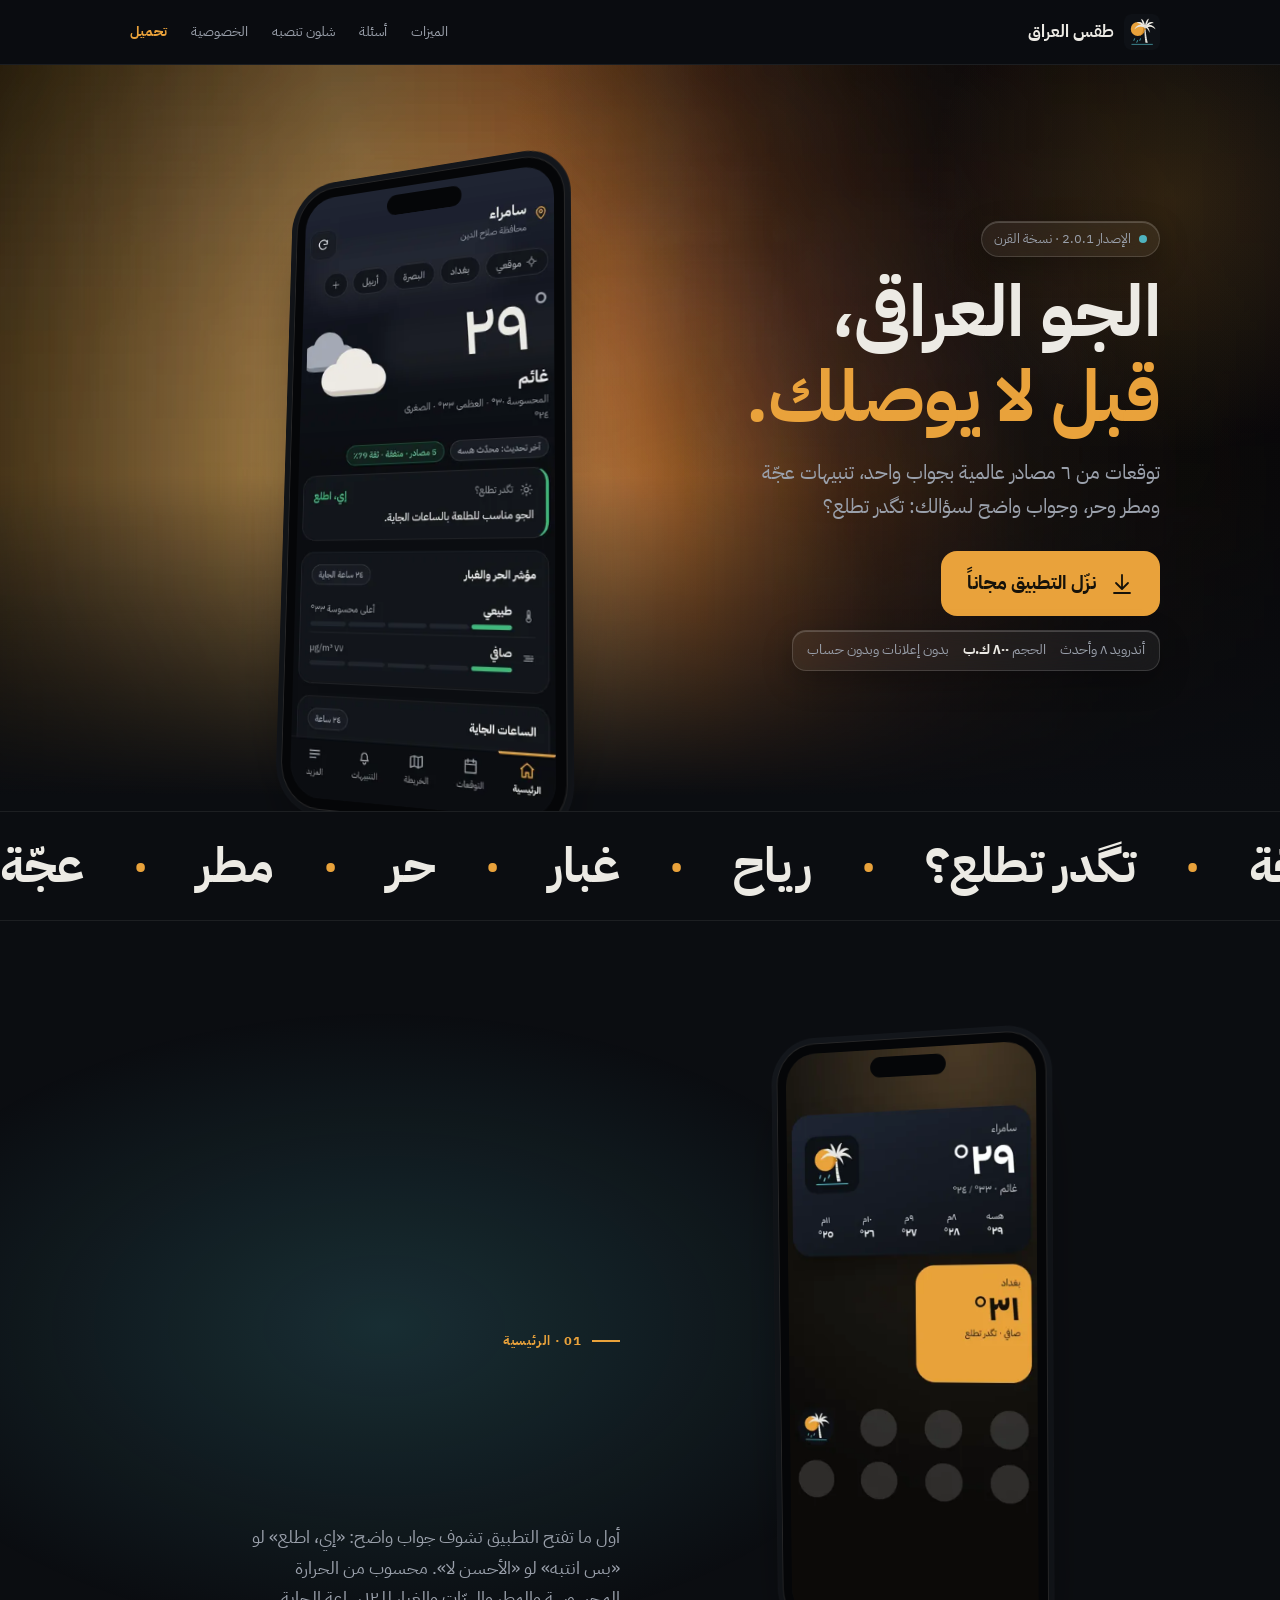
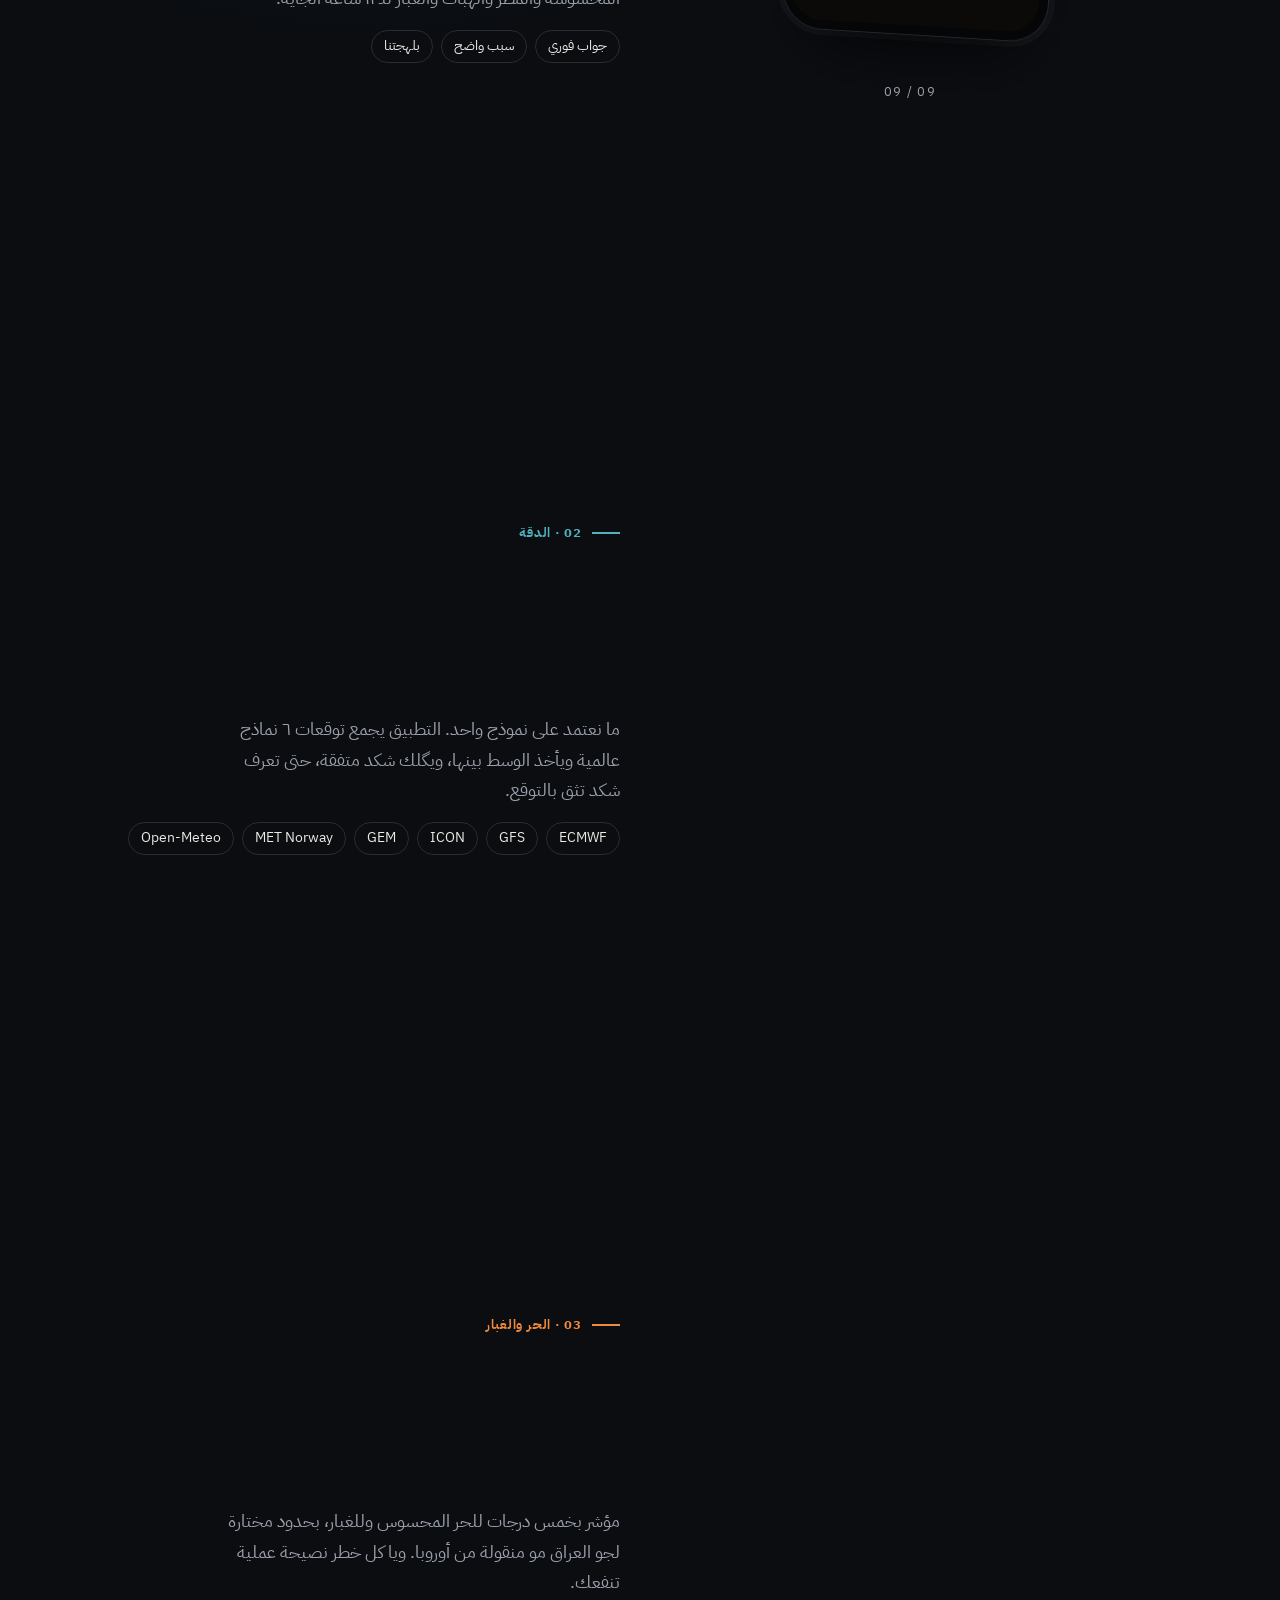
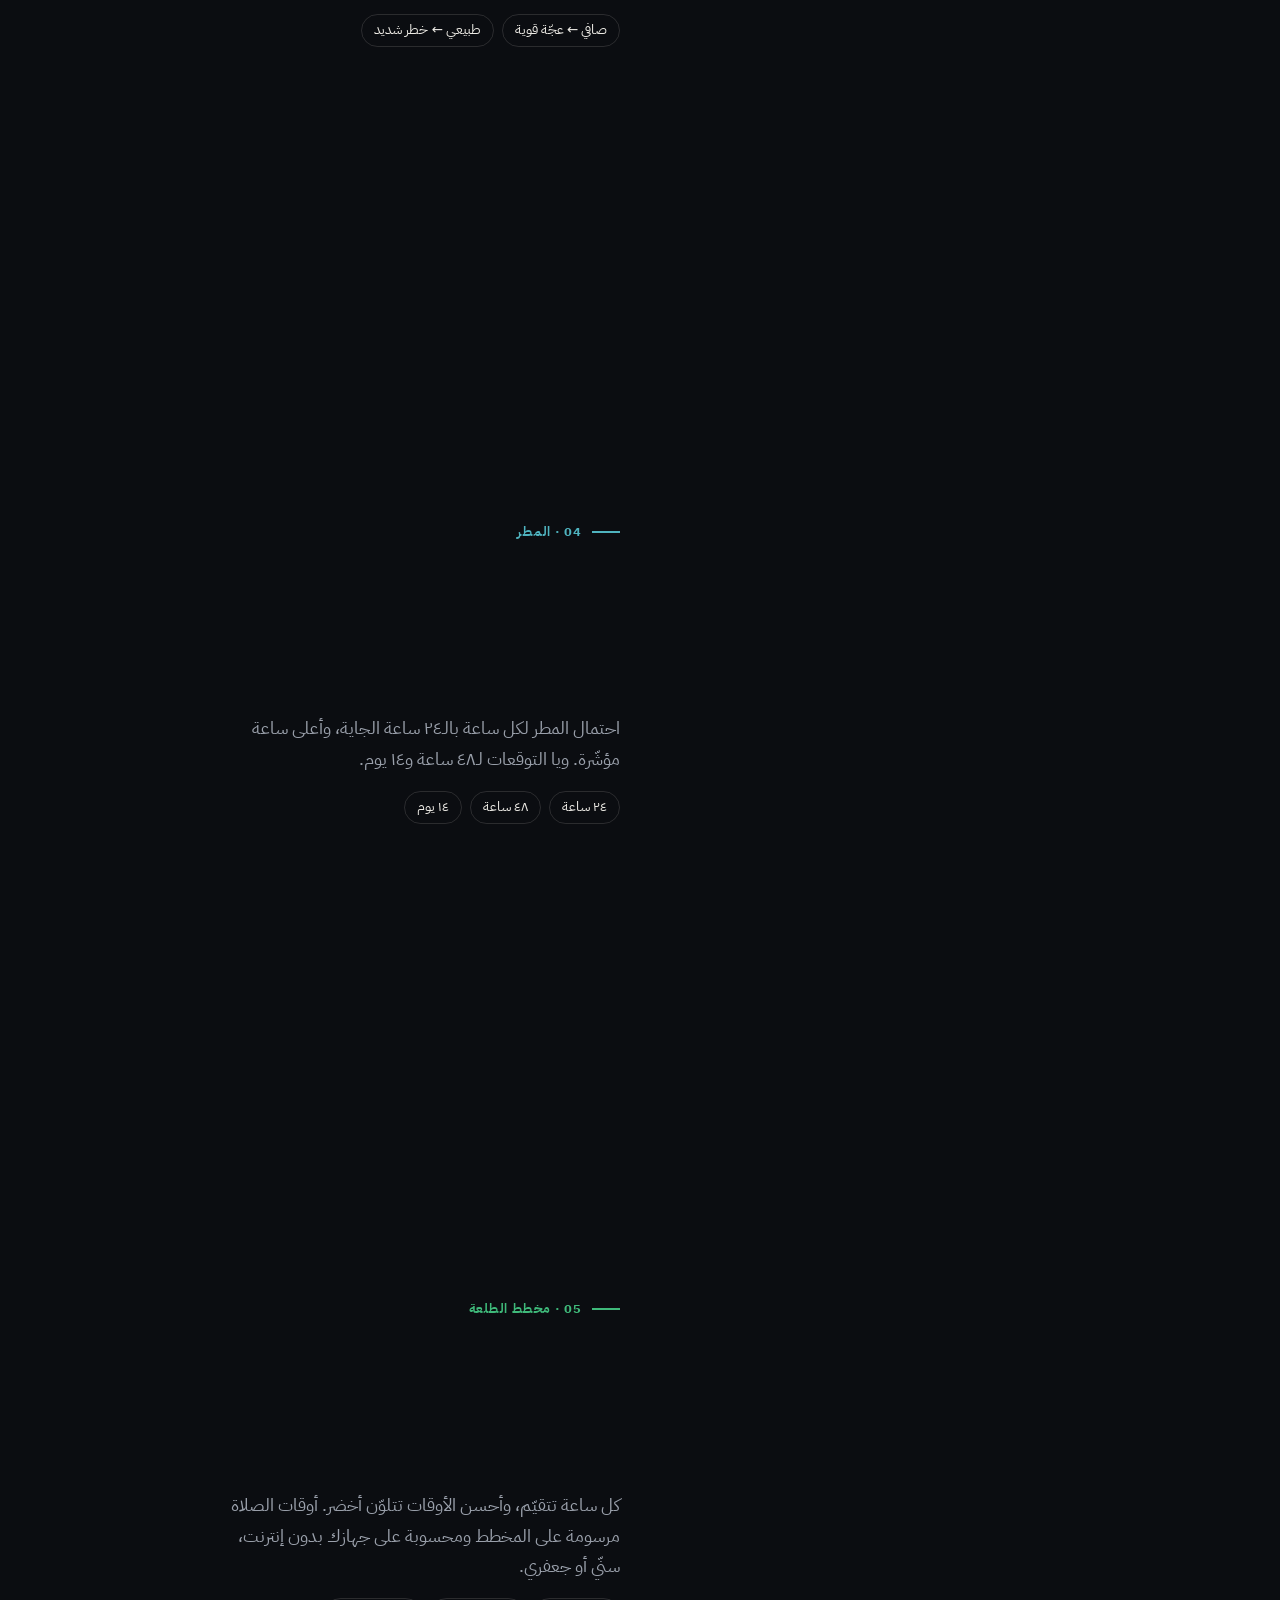
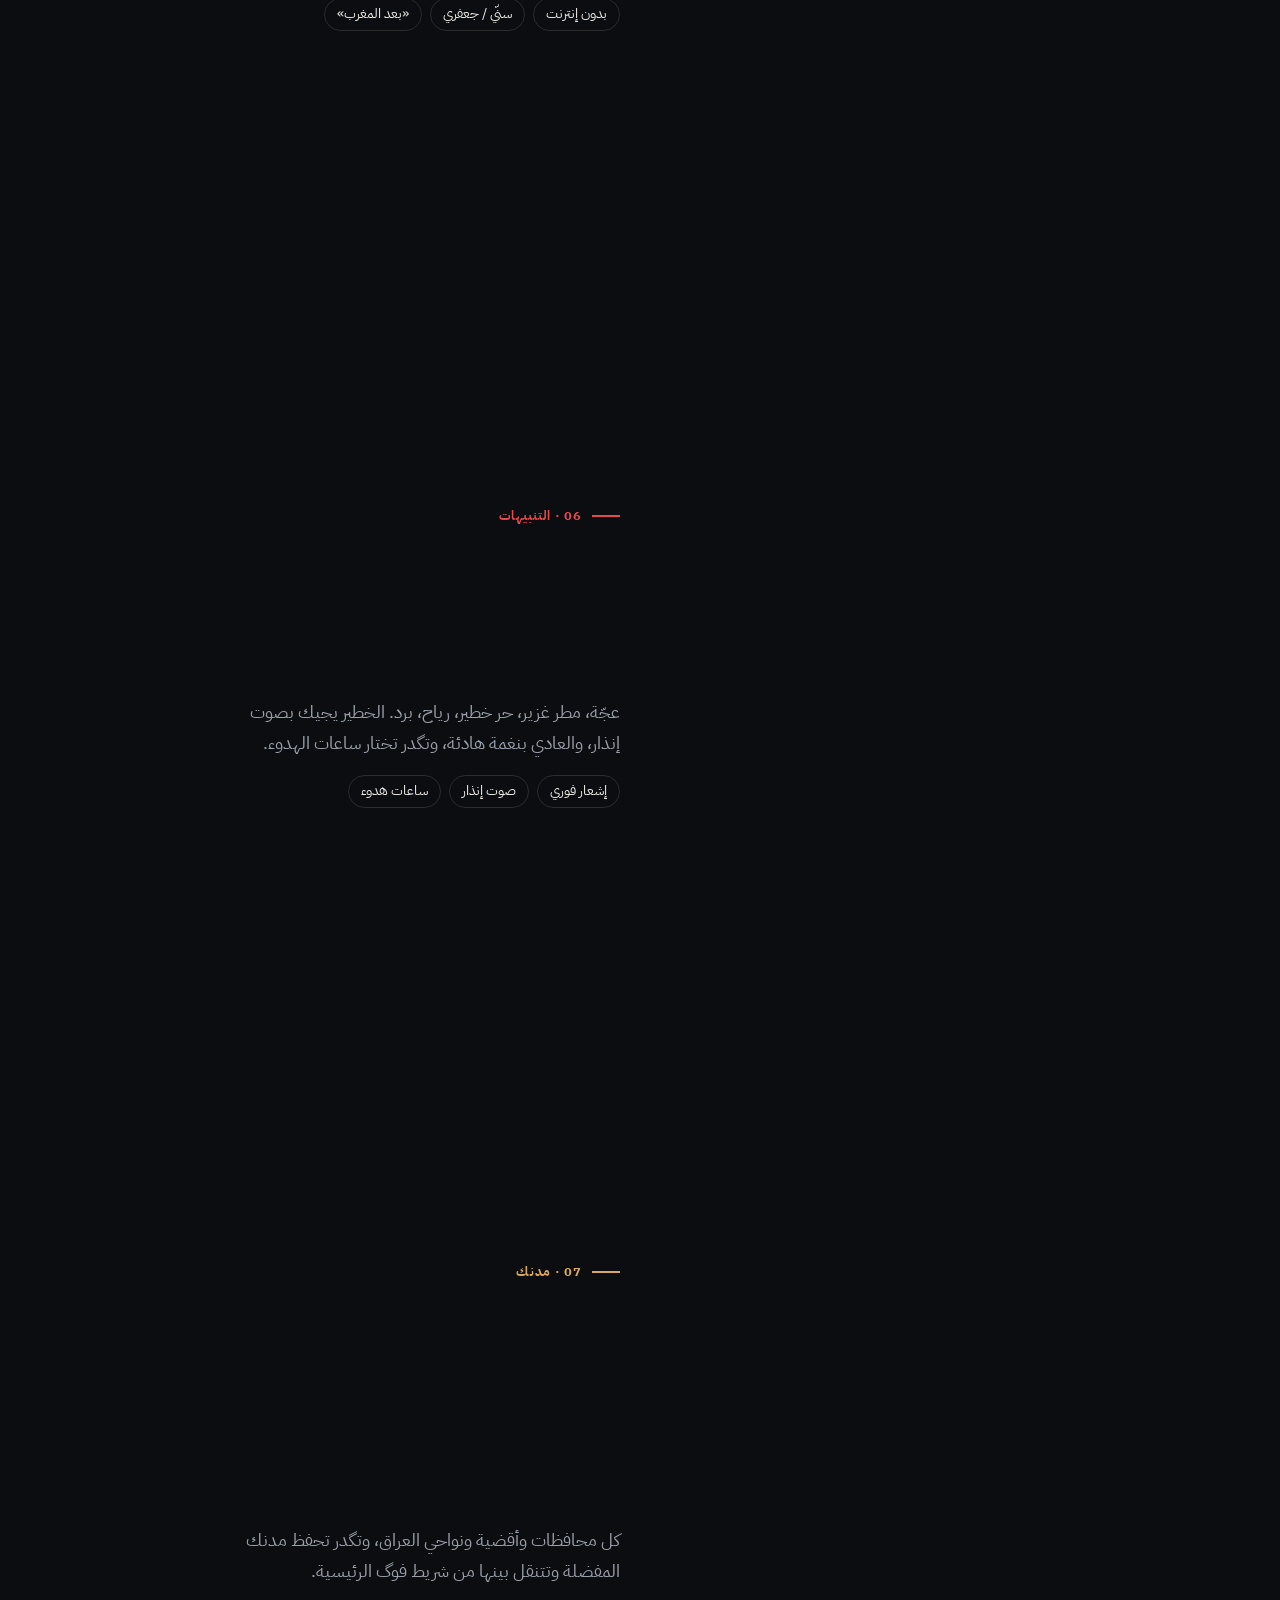
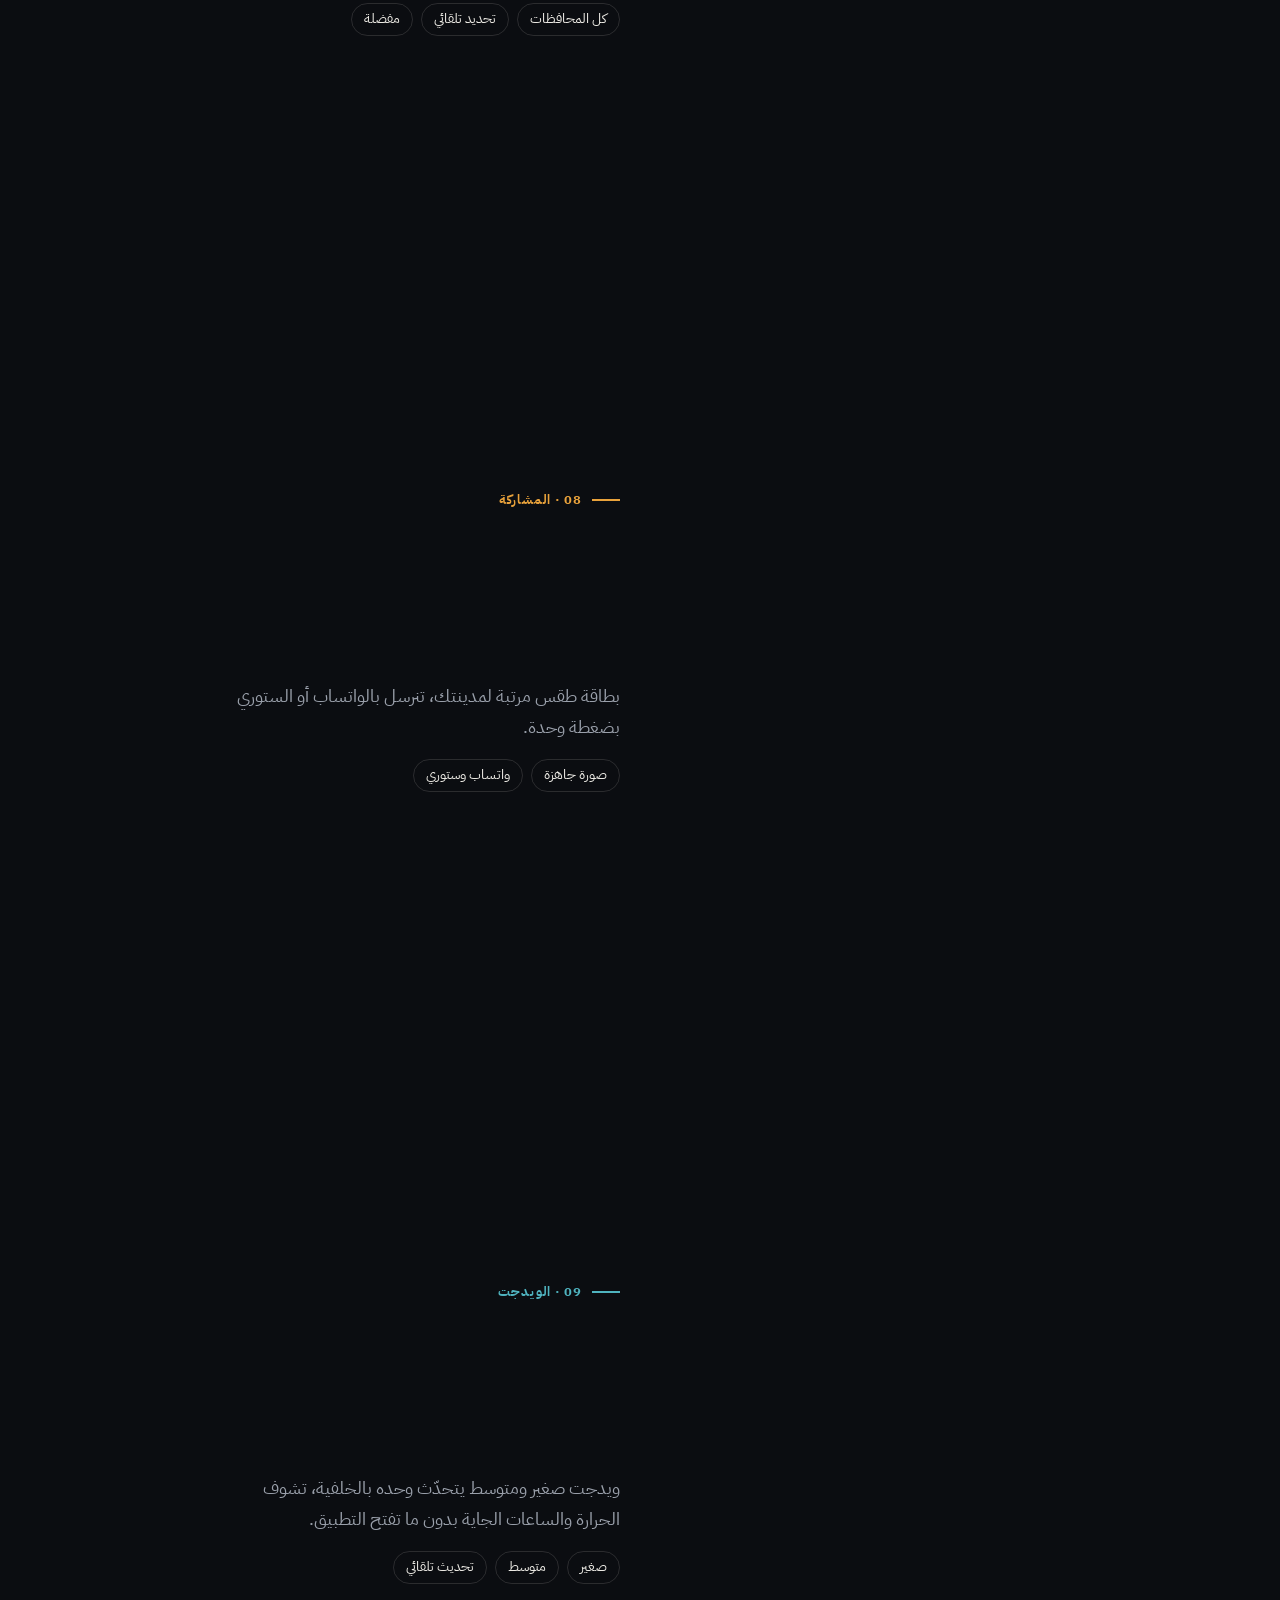
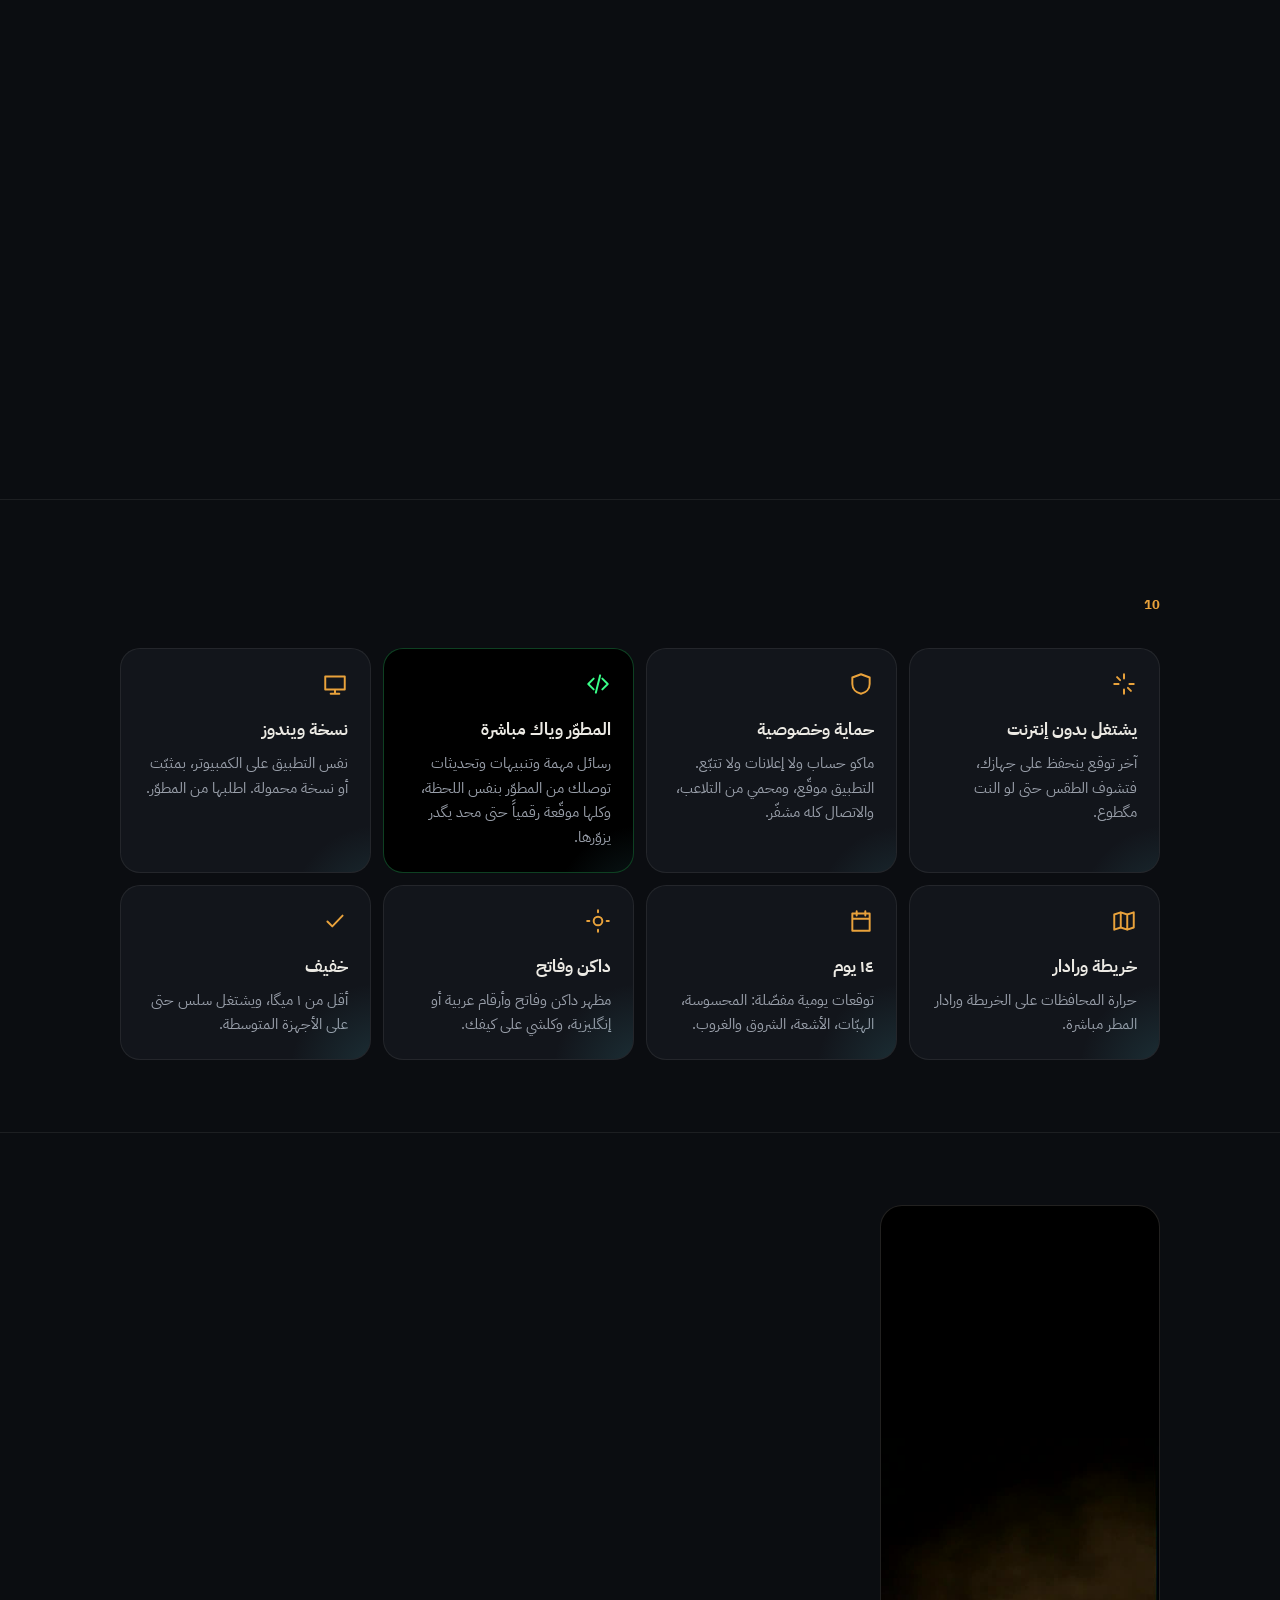
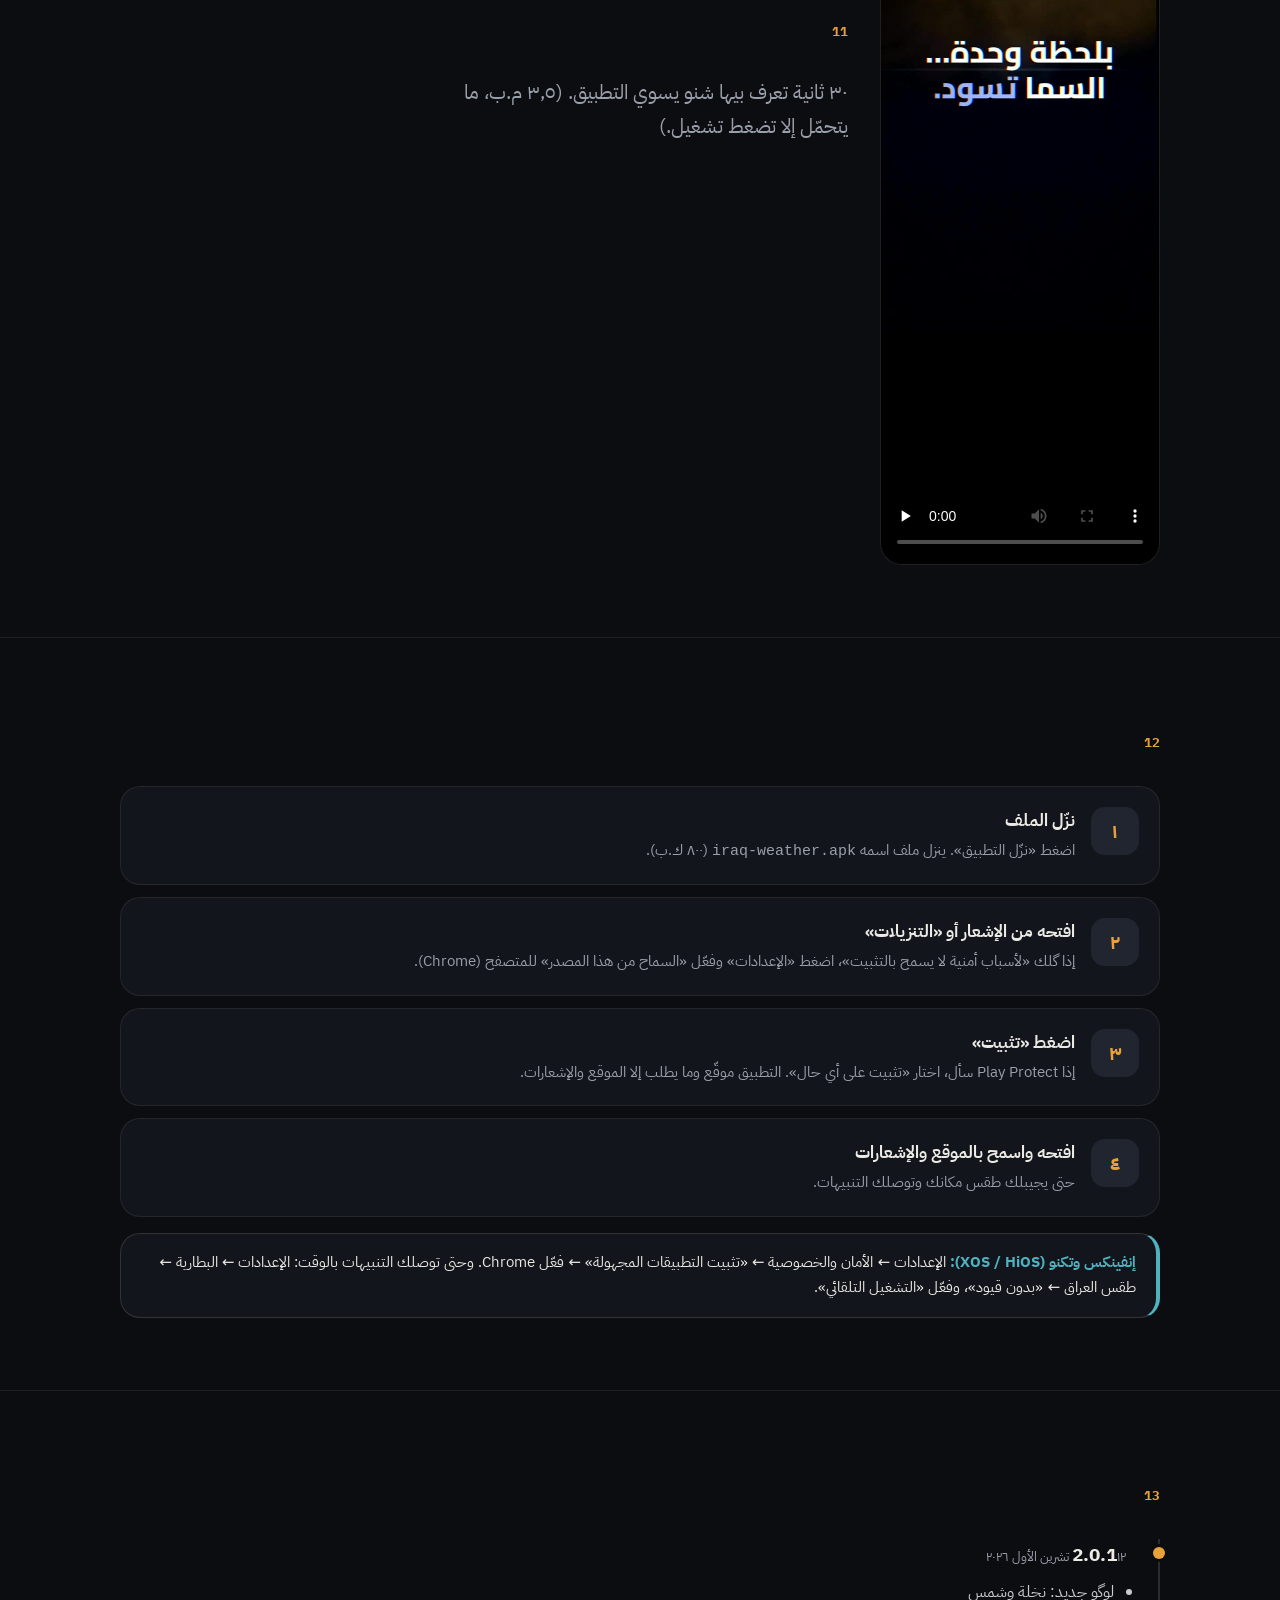
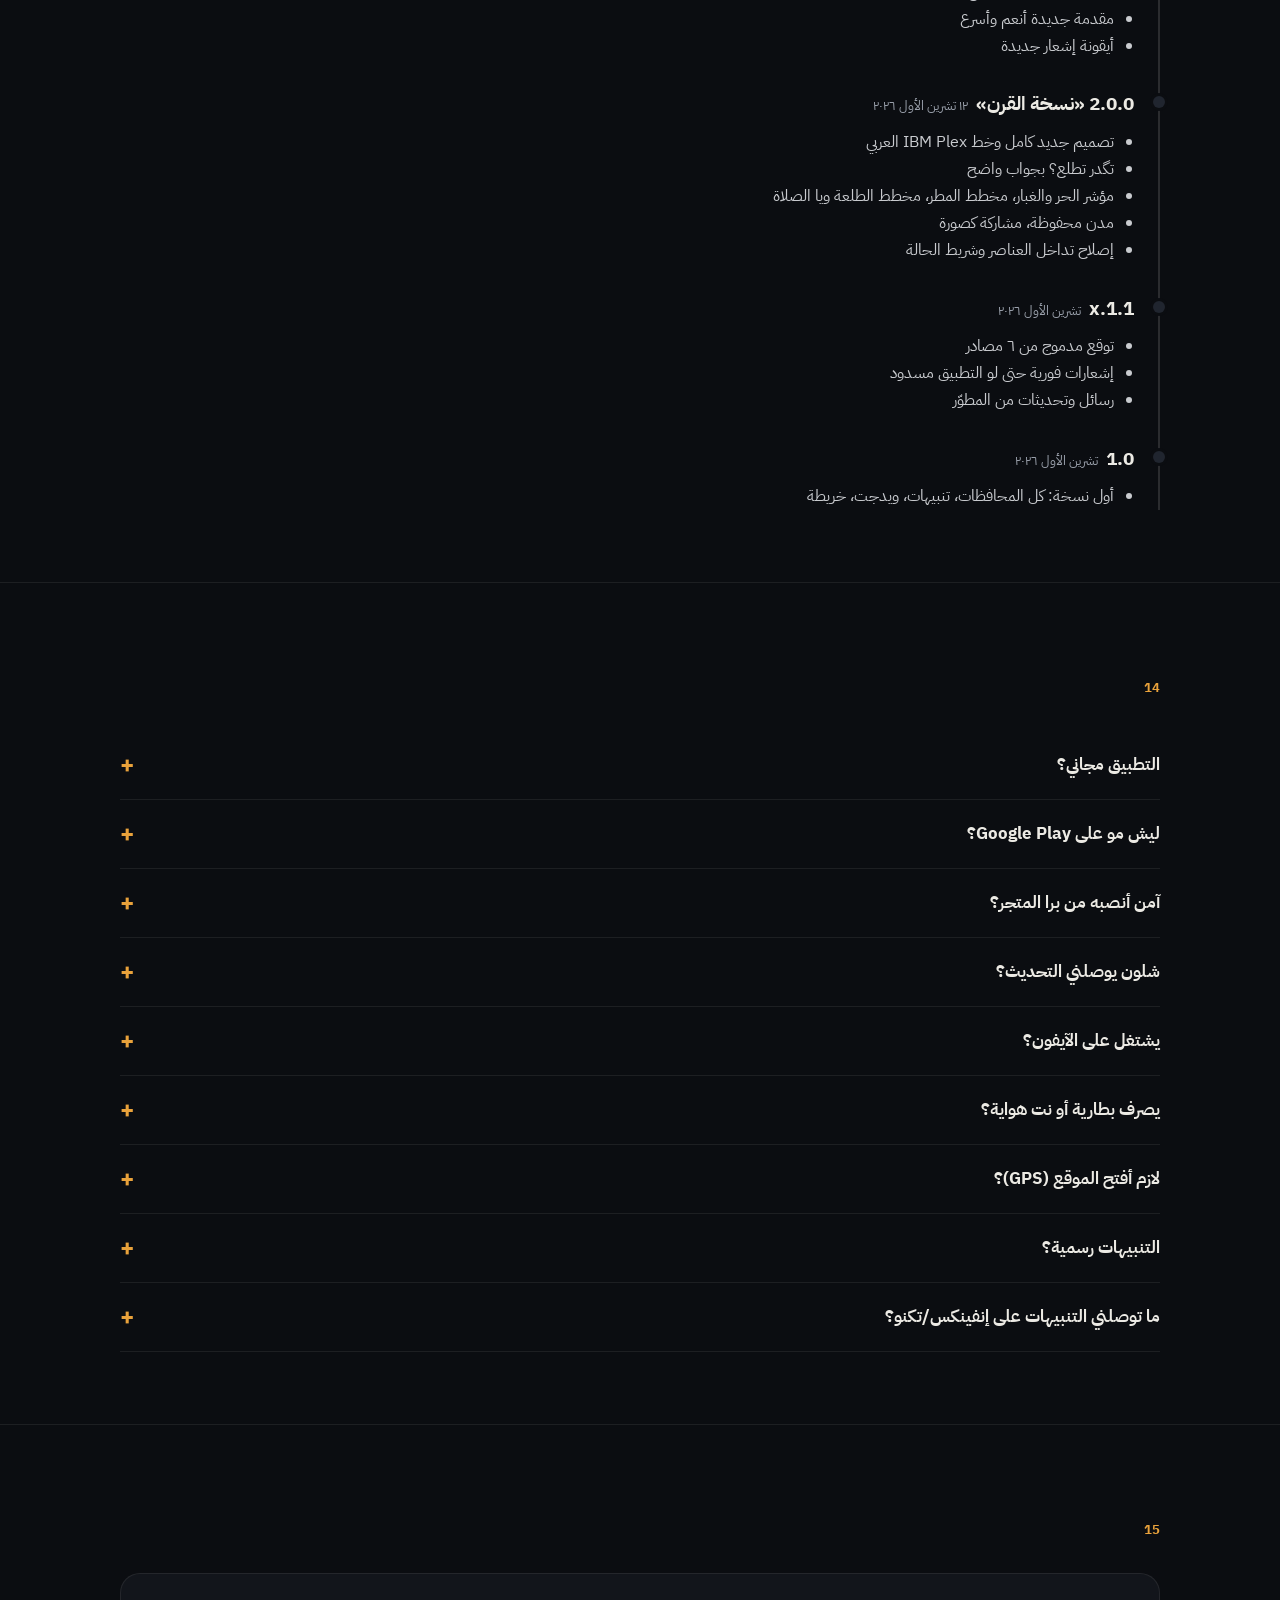
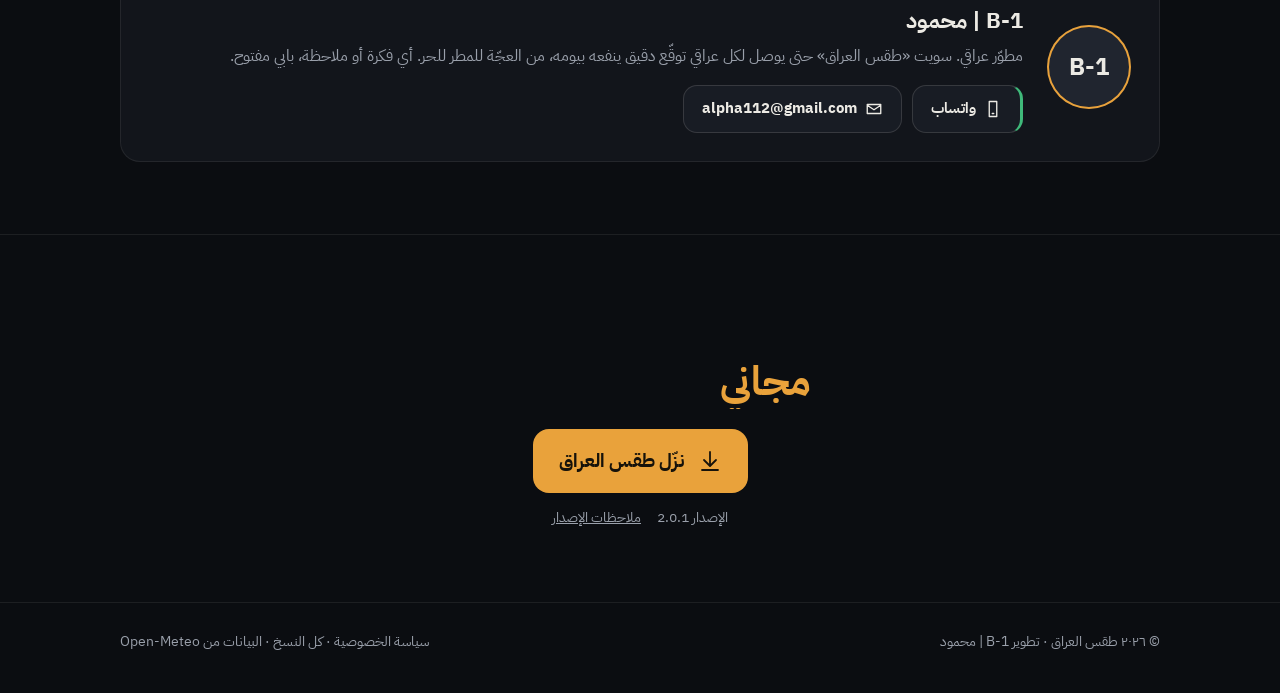
==== index.html @ 36c93a36 "Landing site: cinematic story site, privacy, 404, OG" ====
<!doctype html><html lang="ar" dir="rtl"><head><meta charset="utf-8"><meta name="viewport" content="width=device-width,initial-scale=1,viewport-fit=cover">
<title>طقس العراق — تطبيق الطقس العراقي</title><meta name="description" content="طقس كل مدينة عراقية، تنبيهات عجّة ومطر وحر، ومخطط الطلعة. حمّل التطبيق مجاناً."><meta name="theme-color" content="#0B0D11">
<link rel="icon" href="favicon.ico" sizes="any"><link rel="icon" type="image/png" href="a/logo-192.png"><link rel="apple-touch-icon" href="a/logo-180.png">
<meta property="og:type" content="website"><meta property="og:title" content="طقس العراق — تطبيق الطقس العراقي"><meta property="og:description" content="طقس كل مدينة عراقية، تنبيهات عجّة ومطر وحر، ومخطط الطلعة. حمّل التطبيق مجاناً."><meta property="og:image" content="https://democrat5116-glitch.github.io/iraq-weather/a/og.png"><meta property="og:url" content="https://democrat5116-glitch.github.io/iraq-weather/"><meta property="og:locale" content="ar_IQ"><meta name="twitter:card" content="summary_large_image">
<link rel="preload" href="a/plex-arabic-700.woff2" as="font" type="font/woff2" crossorigin><link rel="stylesheet" href="a/s.css"><script>document.documentElement.className="js"</script></head><body>
<a class="skip" href="#main">تخطَّ للمحتوى</a>
<header class="nav"><div class="w"><a class="brand" href="./"><svg xmlns="http://www.w3.org/2000/svg" viewBox="0 0 512 512" aria-hidden="true" class="lg"><rect width="512" height="512" rx="112" fill="#0E1116"/><g><circle cx="196" cy="214" r="100" fill="#E9A23B"/><path d="M196 114a100 100 0 0 1 0 200a76 100 0 0 0 0-200z" fill="#C9821F"/></g><g><path d="M293.0 204.0 L292.6 214.3 L292.3 224.6 L292.1 234.9 L292.1 245.2 L292.1 255.5 L292.3 265.8 L292.5 276.1 L292.9 286.4 L293.4 296.7 L294.0 307.0 L294.7 317.3 L295.5 327.6 L296.4 337.9 L297.5 348.2 L298.6 358.5 L299.9 368.8 L301.2 379.1 L302.7 389.4 L304.3 399.7 L306.0 410.0 L338.0 410.0 L335.4 399.7 L332.9 389.4 L330.5 379.1 L328.3 368.8 L326.1 358.5 L324.1 348.2 L322.1 337.9 L320.3 327.6 L318.6 317.3 L317.0 307.0 L315.5 296.7 L314.1 286.4 L312.8 276.1 L311.7 265.8 L310.6 255.5 L309.7 245.2 L308.8 234.9 L308.1 224.6 L307.5 214.3 L307.0 204.0Z" fill="#ECEAE4"/><path d="M294.1 249.3q7.0 6 14.0 0" fill="none" stroke="#0E1116" stroke-width="3.2" stroke-linecap="round" opacity=".55"/><path d="M294.8 282.3q8.4 6 16.8 0" fill="none" stroke="#0E1116" stroke-width="3.2" stroke-linecap="round" opacity=".55"/><path d="M296.6 315.2q9.9 6 19.7 0" fill="none" stroke="#0E1116" stroke-width="3.2" stroke-linecap="round" opacity=".55"/><path d="M299.5 348.2q11.3 6 22.6 0" fill="none" stroke="#0E1116" stroke-width="3.2" stroke-linecap="round" opacity=".55"/><path d="M303.5 381.2q12.7 6 25.5 0" fill="none" stroke="#0E1116" stroke-width="3.2" stroke-linecap="round" opacity=".55"/></g><path style="--d:0" d="M300.0 196.0 L297.5 187.4 L293.2 180.9 L288.2 175.2 L282.9 170.2 L277.2 165.7 L271.3 161.9 L265.1 158.7 L258.6 156.2 L252.0 154.3 L245.3 153.1 L238.5 152.5 L231.7 152.6 L224.9 153.4 L218.2 154.8 L211.6 156.9 L205.2 159.5 L198.9 162.7 L192.7 166.4 L186.7 170.6 L180.9 175.3 L175.2 180.4 L169.7 186.0 L164.3 192.1 L159.1 198.6 L154.0 205.7 L150.0 214.0 L150.0 214.0 L157.9 209.5 L164.9 204.7 L171.6 200.3 L178.0 196.4 L184.3 192.8 L190.5 189.8 L196.4 187.1 L202.1 184.9 L207.7 183.2 L213.0 181.8 L218.2 180.7 L223.2 180.0 L228.1 179.6 L232.8 179.4 L237.5 179.5 L242.1 179.9 L246.8 180.5 L251.6 181.3 L256.5 182.4 L261.6 183.7 L266.9 185.3 L272.5 187.3 L278.4 189.5 L284.6 192.0 L291.4 194.6 L300.0 196.0Z" fill="#ECEAE4"/><path style="--d:1" d="M300.0 196.0 L298.9 186.3 L295.8 178.3 L292.2 170.9 L288.2 164.0 L284.1 157.6 L279.8 151.6 L275.3 146.0 L270.6 140.8 L265.9 136.1 L261.0 131.8 L256.0 128.0 L250.8 124.6 L245.7 121.6 L240.4 119.1 L235.1 117.1 L229.8 115.6 L224.5 114.6 L219.3 114.0 L214.1 114.0 L209.1 114.4 L204.2 115.4 L199.5 116.8 L195.1 118.6 L190.9 120.9 L187.1 123.8 L184.0 128.0 L184.0 128.0 L189.0 128.9 L193.2 129.0 L197.2 129.4 L201.0 130.0 L204.7 130.8 L208.2 131.8 L211.6 133.0 L215.0 134.4 L218.4 136.0 L221.7 137.8 L225.2 139.8 L228.7 142.0 L232.3 144.4 L236.1 147.0 L240.0 149.8 L244.1 152.9 L248.4 156.3 L252.9 159.9 L257.5 163.7 L262.4 167.9 L267.5 172.2 L272.9 176.9 L278.6 181.7 L284.7 186.7 L291.3 191.9 L300.0 196.0Z" fill="#ECEAE4"/><path style="--d:2" d="M300.0 196.0 L301.5 186.9 L301.0 178.6 L300.0 170.7 L298.8 163.2 L297.3 155.9 L295.7 148.9 L293.9 142.2 L292.0 135.8 L290.1 129.7 L288.0 123.8 L285.8 118.2 L283.5 112.9 L281.2 107.9 L278.8 103.2 L276.3 98.7 L273.8 94.5 L271.2 90.6 L268.6 87.0 L266.0 83.7 L263.3 80.6 L260.6 77.9 L257.9 75.4 L255.1 73.3 L252.3 71.5 L249.5 70.2 L246.0 70.0 L246.0 70.0 L245.9 73.4 L246.5 76.2 L247.3 79.0 L248.2 82.0 L249.1 85.1 L250.1 88.4 L251.2 91.9 L252.4 95.6 L253.6 99.5 L255.0 103.6 L256.5 107.9 L258.1 112.4 L259.8 117.1 L261.7 122.0 L263.6 127.1 L265.8 132.4 L268.0 138.0 L270.5 143.7 L273.1 149.7 L275.8 155.8 L278.8 162.2 L282.0 168.7 L285.5 175.5 L289.3 182.4 L293.6 189.4 L300.0 196.0Z" fill="#ECEAE4"/><path style="--d:3" d="M300.0 196.0 L306.0 189.0 L309.9 181.7 L313.4 174.6 L316.5 167.7 L319.4 161.1 L322.1 154.6 L324.6 148.3 L326.9 142.3 L329.2 136.4 L331.2 130.9 L333.2 125.5 L335.0 120.3 L336.8 115.4 L338.4 110.7 L339.9 106.1 L341.4 101.8 L342.8 97.8 L344.1 93.9 L345.3 90.2 L346.5 86.7 L347.6 83.4 L348.7 80.3 L349.7 77.3 L350.7 74.4 L351.7 71.5 L352.0 68.0 L352.0 68.0 L348.3 68.1 L345.3 69.4 L342.3 71.1 L339.3 73.3 L336.4 75.7 L333.5 78.5 L330.7 81.7 L327.9 85.1 L325.2 88.8 L322.6 92.9 L320.1 97.2 L317.6 101.8 L315.2 106.6 L313.0 111.8 L310.8 117.2 L308.8 122.9 L306.8 128.9 L305.1 135.2 L303.4 141.7 L301.9 148.5 L300.6 155.6 L299.5 163.0 L298.6 170.7 L298.1 178.6 L298.0 187.0 L300.0 196.0Z" fill="#ECEAE4"/><path style="--d:4" d="M300.0 196.0 L308.9 192.0 L315.8 186.9 L322.1 181.9 L328.0 177.1 L333.7 172.4 L339.0 168.1 L344.1 164.0 L349.0 160.1 L353.7 156.5 L358.2 153.1 L362.4 150.0 L366.5 147.1 L370.5 144.5 L374.3 142.0 L378.0 139.8 L381.6 137.8 L385.1 136.0 L388.6 134.4 L392.1 133.0 L395.6 131.8 L399.2 130.8 L402.9 130.0 L406.7 129.4 L410.8 129.0 L415.0 128.9 L420.0 128.0 L420.0 128.0 L416.9 123.8 L413.1 120.9 L408.8 118.6 L404.4 116.8 L399.6 115.4 L394.7 114.4 L389.6 114.0 L384.4 114.0 L379.1 114.5 L373.7 115.6 L368.3 117.1 L362.9 119.1 L357.5 121.5 L352.2 124.5 L346.9 127.8 L341.7 131.7 L336.6 135.9 L331.7 140.6 L326.8 145.8 L322.1 151.4 L317.5 157.4 L313.1 163.8 L308.9 170.7 L304.9 178.2 L301.5 186.2 L300.0 196.0Z" fill="#ECEAE4"/><path style="--d:5" d="M300.0 196.0 L308.9 195.3 L316.0 193.1 L322.6 191.1 L328.9 189.2 L334.8 187.5 L340.4 186.1 L345.8 184.9 L351.0 184.0 L356.0 183.2 L360.8 182.8 L365.5 182.5 L370.2 182.4 L374.9 182.6 L379.6 183.0 L384.3 183.6 L389.2 184.6 L394.2 185.9 L399.3 187.5 L404.5 189.4 L409.9 191.8 L415.4 194.6 L421.0 197.8 L426.8 201.4 L432.7 205.5 L438.9 209.9 L446.0 214.0 L446.0 214.0 L442.9 206.3 L438.8 199.6 L434.3 193.4 L429.7 187.7 L424.8 182.4 L419.7 177.5 L414.4 173.0 L408.8 169.0 L403.1 165.4 L397.1 162.3 L390.9 159.8 L384.6 157.8 L378.1 156.4 L371.5 155.6 L364.8 155.4 L358.1 155.9 L351.5 156.9 L344.8 158.6 L338.3 160.9 L331.9 163.8 L325.7 167.3 L319.7 171.4 L313.9 176.1 L308.4 181.5 L303.4 187.6 L300.0 196.0Z" fill="#ECEAE4"/><path style="--d:6" d="M300.0 196.0 L304.7 197.4 L307.8 197.8 L310.3 198.3 L312.3 198.8 L313.9 199.4 L315.2 200.1 L316.4 200.7 L317.6 201.4 L318.8 202.2 L320.3 203.1 L321.9 204.2 L323.8 205.5 L325.8 207.2 L328.1 209.2 L330.5 211.5 L333.1 214.3 L335.9 217.4 L338.7 220.9 L341.7 224.8 L344.7 229.0 L347.9 233.7 L351.1 238.7 L354.4 244.1 L357.8 249.8 L361.4 255.9 L366.0 262.0 L366.0 262.0 L365.6 254.3 L364.3 247.3 L362.8 240.6 L361.1 234.3 L359.4 228.3 L357.5 222.6 L355.6 217.3 L353.5 212.2 L351.3 207.5 L349.0 203.1 L346.6 199.0 L344.0 195.2 L341.2 191.8 L338.2 188.8 L334.9 186.1 L331.5 183.9 L327.8 182.1 L323.9 180.9 L319.9 180.4 L315.9 180.5 L312.1 181.3 L308.5 182.8 L305.4 184.9 L302.7 187.6 L300.5 190.9 L300.0 196.0Z" fill="#ECEAE4"/><path d="M300 196Q228.0 128.0 150.0 214.0" fill="none" stroke="#CFC9BE" stroke-width="2.2" stroke-linecap="round" class="" style="--d:0"/><path d="M300 196Q236.0 104.0 184.0 128.0" fill="none" stroke="#CFC9BE" stroke-width="2.2" stroke-linecap="round" class="" style="--d:1"/><path d="M300 196Q268.0 92.0 246.0 70.0" fill="none" stroke="#CFC9BE" stroke-width="2.2" stroke-linecap="round" class="" style="--d:2"/><path d="M300 196Q326.0 90.0 352.0 68.0" fill="none" stroke="#CFC9BE" stroke-width="2.2" stroke-linecap="round" class="" style="--d:3"/><path d="M300 196Q368.0 104.0 420.0 128.0" fill="none" stroke="#CFC9BE" stroke-width="2.2" stroke-linecap="round" class="" style="--d:4"/><path d="M300 196Q380.0 134.0 446.0 214.0" fill="none" stroke="#CFC9BE" stroke-width="2.2" stroke-linecap="round" class="" style="--d:5"/><path d="M300 196Q334.0 170.0 366.0 262.0" fill="none" stroke="#CFC9BE" stroke-width="2.2" stroke-linecap="round" class="" style="--d:6"/><g fill="#B8741A"><circle cx="290" cy="214" r="8"/><circle cx="304" cy="219" r="8"/><circle cx="297" cy="229" r="7"/></g><path style="--d:0" d="M150 352l-9 24" stroke="#4FB3BF" stroke-width="12" stroke-linecap="round"/><path style="--d:1" d="M192 378l-9 24" stroke="#4FB3BF" stroke-width="12" stroke-linecap="round"/><path style="--d:2" d="M234 352l-9 24" stroke="#4FB3BF" stroke-width="12" stroke-linecap="round"/><path d="M112 432h292" stroke="#4FB3BF" stroke-width="10" stroke-linecap="round"/></svg><span>طقس العراق</span></a><nav aria-label="التنقل"><a href="./#story">الميزات</a><a href="./#faq">أسئلة</a><a href="./#install">شلون تنصبه</a><a href="privacy.html">الخصوصية</a><a class="cta" href="https://github.com/democrat5116-glitch/iraq-weather/releases/latest/download/iraq-weather.apk">تحميل</a></nav></div></header>
<main id="main">
<div class="hero"><video class="hbg" autoplay muted loop playsinline preload="auto" poster="a/sky.jpg" aria-hidden="true"><source src="a/sky.webm" type="video/webm"><source src="a/sky.mp4" type="video/mp4"></video><div class="w">
 <div>
  <span class="eyebrow glass rv in"><i></i>الإصدار 2.0.1 · نسخة القرن</span>
  <h1 class="kt" id="h1">الجو العراقي،<br><em>قبل لا يوصلك.</em></h1>
  <p class="lead rv in">توقعات من ٦ مصادر عالمية بجواب واحد، تنبيهات عجّة ومطر وحر، وجواب واضح لسؤالك: تگدر تطلع؟</p>
  <a class="dl rv in" href="https://github.com/democrat5116-glitch/iraq-weather/releases/latest/download/iraq-weather.apk" download><svg viewBox="0 0 24 24" fill="none" stroke="currentColor" stroke-width="1.8" stroke-linecap="round" stroke-linejoin="round" aria-hidden="true"><path d="M12 3v13M6 11l6 6 6-6M4 21h16"/></svg><span>نزّل التطبيق مجاناً</span></a>
  <div class="meta glass rv in"><span>أندرويد ٨ وأحدث</span><span>الحجم <b>٨٠٠ ك.ب</b></span><span>بدون إعلانات وبدون حساب</span></div>
 </div>
 <div class="stage3d"><div id="heroTilt"><div class="phone" id="heroPhone" aria-label="صورة من التطبيق"><div class="notch"></div><div class="scr"><img class="on" src="a/home.webp" alt="الشاشة الرئيسية" width="390" height="844" fetchpriority="high"></div></div></div></div>
</div></div>
<div class="marquee" aria-hidden="true"><div><b>عجّة</b><i>·</i><b>مطر</b><i>·</i><b>حر</b><i>·</i><b>غبار</b><i>·</i><b>رياح</b><i>·</i><b>تگدر تطلع؟</b><i>·</i><b>عجّة</b><i>·</i><b>مطر</b><i>·</i><b>حر</b><i>·</i><b>غبار</b><i>·</i><b>رياح</b><i>·</i><b>تگدر تطلع؟</b><i>·</i></div></div>
<section class="story" id="story"><div class="bgwash" id="wash"></div><div class="w">
 <div class="stage stage3d"><div class="phone" id="stPhone"><div class="notch"></div><div class="scr" id="stScr"><img src="a/home.webp" alt="" data-i="0" class=on width="390" height="844"><img src="a/forecast.webp" alt="" data-i="1" loading=lazy width="390" height="844"><img src="a/sev.webp" alt="" data-i="2" loading=lazy width="390" height="844"><img src="a/rain.webp" alt="" data-i="3" loading=lazy width="390" height="844"><img src="a/prayer.webp" alt="" data-i="4" loading=lazy width="390" height="844"><img src="a/alerts.webp" alt="" data-i="5" loading=lazy width="390" height="844"><img src="a/cities.webp" alt="" data-i="6" loading=lazy width="390" height="844"><img src="a/card.webp" alt="" data-i="7" loading=lazy width="390" height="844"><img src="a/widget.webp" alt="" data-i="8" loading=lazy width="390" height="844"></div></div><div class="lbl" id="stLbl">01 / 09</div></div>
 <div class="steps2"><div class="st" data-i="0" data-wash="rgba(233,162,59,.22)" data-ry="-18" data-rx="6" style="--c:#E9A23B"><div><div class="k">01 · الرئيسية</div><h3 class="kt">تگدر تطلع؟<br>يگلك بجملة.</h3><p>أول ما تفتح التطبيق تشوف جواب واضح: «إي، اطلع» لو «بس انتبه» لو «الأحسن لا». محسوب من الحرارة المحسوسة والمطر والهبّات والغبار للـ١٢ ساعة الجاية.</p><ul><li>جواب فوري</li><li>سبب واضح</li><li>بلهجتنا</li></ul></div></div><div class="st" data-i="1" data-wash="rgba(79,179,191,.22)" data-ry="16" data-rx="4" style="--c:#4FB3BF"><div><div class="k">02 · الدقة</div><h3 class="kt">٦ مصادر.<br>جواب واحد.</h3><p>ما نعتمد على نموذج واحد. التطبيق يجمع توقعات ٦ نماذج عالمية ويأخذ الوسط بينها، ويگلك شكد متفقة، حتى تعرف شكد تثق بالتوقع.</p><ul><li>ECMWF</li><li>GFS</li><li>ICON</li><li>GEM</li><li>MET Norway</li><li>Open-Meteo</li></ul></div></div><div class="st" data-i="2" data-wash="rgba(240,138,60,.24)" data-ry="-12" data-rx="-4" style="--c:#F08A3C"><div><div class="k">03 · الحر والغبار</div><h3 class="kt">العجّة تنشاف<br>قبل لا توصل.</h3><p>مؤشر بخمس درجات للحر المحسوس وللغبار، بحدود مختارة لجو العراق مو منقولة من أوروبا. ويا كل خطر نصيحة عملية تنفعك.</p><ul><li>صافي ← عجّة قوية</li><li>طبيعي ← خطر شديد</li></ul></div></div><div class="st" data-i="3" data-wash="rgba(79,179,191,.26)" data-ry="20" data-rx="8" style="--c:#4FB3BF"><div><div class="k">04 · المطر</div><h3 class="kt">المطر،<br>ساعة بساعة.</h3><p>احتمال المطر لكل ساعة بالـ٢٤ ساعة الجاية، وأعلى ساعة مؤشّرة. ويا التوقعات لـ٤٨ ساعة و١٤ يوم.</p><ul><li>٢٤ ساعة</li><li>٤٨ ساعة</li><li>١٤ يوم</li></ul></div></div><div class="st" data-i="4" data-wash="rgba(63,185,122,.22)" data-ry="-20" data-rx="2" style="--c:#3FB97A"><div><div class="k">05 · مخطط الطلعة</div><h3 class="kt">أحسن وكت للطلعة،<br>ويا الصلاة.</h3><p>كل ساعة تتقيّم، وأحسن الأوقات تتلوّن أخضر. أوقات الصلاة مرسومة على المخطط ومحسوبة على جهازك بدون إنترنت، سنّي أو جعفري.</p><ul><li>بدون إنترنت</li><li>سنّي / جعفري</li><li>«بعد المغرب»</li></ul></div></div><div class="st" data-i="5" data-wash="rgba(229,72,77,.24)" data-ry="14" data-rx="-6" style="--c:#E5484D"><div><div class="k">06 · التنبيهات</div><h3 class="kt">تنبيه يوصلك<br>حتى لو مسدود.</h3><p>عجّة، مطر غزير، حر خطير، رياح، برد. الخطير يجيك بصوت إنذار، والعادي بنغمة هادئة، وتگدر تختار ساعات الهدوء.</p><ul><li>إشعار فوري</li><li>صوت إنذار</li><li>ساعات هدوء</li></ul></div></div><div class="st" data-i="6" data-wash="rgba(217,168,95,.22)" data-ry="-16" data-rx="6" style="--c:#D9A85F"><div><div class="k">07 · مدنك</div><h3 class="kt">بغداد، البصرة، أربيل…<br>بلمسة وحدة.</h3><p>كل محافظات وأقضية ونواحي العراق، وتگدر تحفظ مدنك المفضلة وتتنقل بينها من شريط فوگ الرئيسية.</p><ul><li>كل المحافظات</li><li>تحديد تلقائي</li><li>مفضلة</li></ul></div></div><div class="st" data-i="7" data-wash="rgba(233,162,59,.26)" data-ry="18" data-rx="4" style="--c:#E9A23B"><div><div class="k">08 · المشاركة</div><h3 class="kt">شارك الجو<br>كصورة.</h3><p>بطاقة طقس مرتبة لمدينتك، تنرسل بالواتساب أو الستوري بضغطة وحدة.</p><ul><li>صورة جاهزة</li><li>واتساب وستوري</li></ul></div></div><div class="st" data-i="8" data-wash="rgba(79,179,191,.2)" data-ry="-14" data-rx="-2" style="--c:#4FB3BF"><div><div class="k">09 · الويدجت</div><h3 class="kt">الطقس على<br>شاشتك.</h3><p>ويدجت صغير ومتوسط يتحدّث وحده بالخلفية، تشوف الحرارة والساعات الجاية بدون ما تفتح التطبيق.</p><ul><li>صغير</li><li>متوسط</li><li>تحديث تلقائي</li></ul></div></div></div>
</div></section>
<section id="more"><div class="w">
 <div class="sh"><span>10</span><h2 class="kt">وهاي بعد.</h2></div>
 <div class="grid4"><div class="tile rv "><svg viewBox="0 0 24 24" fill="none" stroke="currentColor" stroke-width="1.8" stroke-linecap="round" stroke-linejoin="round" aria-hidden="true"><path d="M12 3v4M12 17v4M3 12h4M17 12h4M5.6 5.6l2.8 2.8M15.6 15.6l2.8 2.8"/></svg><h3>يشتغل بدون إنترنت</h3><p>آخر توقع ينحفظ على جهازك، فتشوف الطقس حتى لو النت مگطوع.</p></div><div class="tile rv "><svg viewBox="0 0 24 24" fill="none" stroke="currentColor" stroke-width="1.8" stroke-linecap="round" stroke-linejoin="round" aria-hidden="true"><path d="M12 3l8 3v6c0 4.5-3.4 8-8 9-4.6-1-8-4.5-8-9V6z"/></svg><h3>حماية وخصوصية</h3><p>ماكو حساب ولا إعلانات ولا تتبّع. التطبيق موقّع، ومحمي من التلاعب، والاتصال كله مشفّر.</p></div><div class="tile rv dark"><svg viewBox="0 0 24 24" fill="none" stroke="currentColor" stroke-width="1.8" stroke-linecap="round" stroke-linejoin="round" aria-hidden="true"><path d="M8 7l-5 5 5 5M16 7l5 5-5 5M14 4l-4 16"/></svg><h3>المطوّر وياك مباشرة</h3><p>رسائل مهمة وتنبيهات وتحديثات توصلك من المطوّر بنفس اللحظة، وكلها موقّعة رقمياً حتى محد يگدر يزوّرها.</p></div><div class="tile rv "><svg viewBox="0 0 24 24" fill="none" stroke="currentColor" stroke-width="1.8" stroke-linecap="round" stroke-linejoin="round" aria-hidden="true"><path d="M3 5h18v12H3zM8 21h8M12 17v4"/></svg><h3>نسخة ويندوز</h3><p>نفس التطبيق على الكمبيوتر، بمثبّت أو نسخة محمولة. اطلبها من المطوّر.</p></div><div class="tile rv "><svg viewBox="0 0 24 24" fill="none" stroke="currentColor" stroke-width="1.8" stroke-linecap="round" stroke-linejoin="round" aria-hidden="true"><path d="M9 4 3 6v14l6-2 6 2 6-2V4l-6 2zM9 4v14M15 6v14"/></svg><h3>خريطة ورادار</h3><p>حرارة المحافظات على الخريطة ورادار المطر مباشرة.</p></div><div class="tile rv "><svg viewBox="0 0 24 24" fill="none" stroke="currentColor" stroke-width="1.8" stroke-linecap="round" stroke-linejoin="round" aria-hidden="true"><path d="M4 5h16v16H4zM8 3v4M16 3v4M4 10h16"/></svg><h3>١٤ يوم</h3><p>توقعات يومية مفصّلة: المحسوسة، الهبّات، الأشعة، الشروق والغروب.</p></div><div class="tile rv "><svg viewBox="0 0 24 24" fill="none" stroke="currentColor" stroke-width="1.8" stroke-linecap="round" stroke-linejoin="round" aria-hidden="true"><path d="M12 16a4 4 0 1 0 0-8 4 4 0 0 0 0 8zM12 2v2M12 20v2M2 12h2M20 12h2"/></svg><h3>داكن وفاتح</h3><p>مظهر داكن وفاتح وأرقام عربية أو إنگليزية، وكلشي على كيفك.</p></div><div class="tile rv "><svg viewBox="0 0 24 24" fill="none" stroke="currentColor" stroke-width="1.8" stroke-linecap="round" stroke-linejoin="round" aria-hidden="true"><path d="M5 12.5l4.5 4.5L19 7"/></svg><h3>خفيف</h3><p>أقل من ١ ميگا، ويشتغل سلس حتى على الأجهزة المتوسطة.</p></div></div>
</div></section>
<section><div class="w vid">
 <video controls preload="none" playsinline poster="a/promo-poster.jpg" width="540" height="960"><source src="a/promo.mp4" type="video/mp4"></video>
 <div><div class="sh"><span>11</span><h2 class="kt">شوف الإعلان</h2></div><p class="lead">٣٠ ثانية تعرف بيها شنو يسوي التطبيق. (٣٫٥ م.ب، ما يتحمّل إلا تضغط تشغيل.)</p></div>
</div></section>
<section id="install"><div class="w">
 <div class="sh"><span>12</span><h2 class="kt">شلون تنصبه</h2></div>
 <ol class="steps">
  <li class="rv"><div><b>نزّل الملف</b><p>اضغط «نزّل التطبيق». ينزل ملف اسمه <code>iraq-weather.apk</code> (٨٠٠ ك.ب).</p></div></li>
  <li class="rv"><div><b>افتحه من الإشعار أو «التنزيلات»</b><p>إذا گلك «لأسباب أمنية لا يسمح بالتثبيت»، اضغط «الإعدادات» وفعّل «السماح من هذا المصدر» للمتصفح (Chrome).</p></div></li>
  <li class="rv"><div><b>اضغط «تثبيت»</b><p>إذا Play Protect سأل، اختار «تثبيت على أي حال». التطبيق موقّع وما يطلب إلا الموقع والإشعارات.</p></div></li>
  <li class="rv"><div><b>افتحه واسمح بالموقع والإشعارات</b><p>حتى يجيبلك طقس مكانك وتوصلك التنبيهات.</p></div></li>
 </ol>
 <div class="note rv"><b>إنفينكس وتكنو (XOS / HiOS):</b> الإعدادات ← الأمان والخصوصية ← «تثبيت التطبيقات المجهولة» ← فعّل Chrome. وحتى توصلك التنبيهات بالوقت: الإعدادات ← البطارية ← طقس العراق ← «بدون قيود»، وفعّل «التشغيل التلقائي».</div>
</div></section>
<section id="changelog"><div class="w">
 <div class="sh"><span>13</span><h2 class="kt">شنو تغيّر</h2></div><div class="log"><article class="rv"><h3>2.0.1<small>١٢ تشرين الأول ٢٠٢٦</small></h3><ul><li>لوگو جديد: نخلة وشمس</li><li>مقدمة جديدة أنعم وأسرع</li><li>أيقونة إشعار جديدة</li></ul></article><article class="rv"><h3>2.0.0 «نسخة القرن»<small>١٢ تشرين الأول ٢٠٢٦</small></h3><ul><li>تصميم جديد كامل وخط IBM Plex العربي</li><li>تگدر تطلع؟ بجواب واضح</li><li>مؤشر الحر والغبار، مخطط المطر، مخطط الطلعة ويا الصلاة</li><li>مدن محفوظة، مشاركة كصورة</li><li>إصلاح تداخل العناصر وشريط الحالة</li></ul></article><article class="rv"><h3>1.1.x<small>تشرين الأول ٢٠٢٦</small></h3><ul><li>توقع مدموج من ٦ مصادر</li><li>إشعارات فورية حتى لو التطبيق مسدود</li><li>رسائل وتحديثات من المطوّر</li></ul></article><article class="rv"><h3>1.0<small>تشرين الأول ٢٠٢٦</small></h3><ul><li>أول نسخة: كل المحافظات، تنبيهات، ويدجت، خريطة</li></ul></article></div>
</div></section>
<section id="faq"><div class="w">
 <div class="sh"><span>14</span><h2 class="kt">أسئلة تتكرر</h2></div><div class="faq"><details class="rv"><summary>التطبيق مجاني؟</summary><p>إي، مجاني بالكامل، بدون إعلانات وبدون اشتراك.</p></details><details class="rv"><summary>ليش مو على Google Play؟</summary><p>قريباً إن شاء الله. لهسه تگدر تنزله من هنا مباشرة، وهو نفس الملف الموقّع الرسمي.</p></details><details class="rv"><summary>آمن أنصبه من برا المتجر؟</summary><p>الملف موقّع بمفتاح المطوّر، ويرفض يشتغل إذا أحد عدّل عليه. نزّله بس من هاي الصفحة أو من صفحة الإصدارات بـGitHub.</p></details><details class="rv"><summary>شلون يوصلني التحديث؟</summary><p>التطبيق نفسه يگلك من تنزل نسخة جديدة، وتنزلها من نفس الرابط. التحديث ينصب فوگ القديمة وبياناتك تبقى.</p></details><details class="rv"><summary>يشتغل على الآيفون؟</summary><p>لا، هسه للأندرويد (٨ وأحدث)، وأكو نسخة ويندوز.</p></details><details class="rv"><summary>يصرف بطارية أو نت هواية؟</summary><p>لا. يفحص التنبيهات بالخلفية بفترات متباعدة، وكل تحديث بحدود كم كيلوبايت.</p></details><details class="rv"><summary>لازم أفتح الموقع (GPS)؟</summary><p>لا، تگدر تختار مدينتك بإيدك. الموقع بس حتى يجيبلك طقس مكانك بالضبط.</p></details><details class="rv"><summary>التنبيهات رسمية؟</summary><p>لا، هي تقديرات آلية من نماذج الطقس بحدود تناسب العراق. بالحالات الخطرة تابع الأنواء الجوية والدفاع المدني.</p></details><details class="rv"><summary>ما توصلني التنبيهات على إنفينكس/تكنو؟</summary><p>من الإعدادات ← البطارية ← طقس العراق ← «بدون قيود»، وفعّل «التشغيل التلقائي».</p></details></div>
</div></section>
<section><div class="w">
 <div class="sh"><span>15</span><h2 class="kt">المطوّر</h2></div>
 <div class="dev rv"><div class="av">B-1</div><div><h3>B-1 | محمود</h3><p>مطوّر عراقي. سويت «طقس العراق» حتى يوصل لكل عراقي توقّع دقيق ينفعه بيومه، من العجّة للمطر للحر. أي فكرة أو ملاحظة، بابي مفتوح.</p>
  <div class="btns"><a class="btn wa" href="https://wa.me/n9iz?s=t" rel="noopener"><svg viewBox="0 0 24 24" fill="none" stroke="currentColor" stroke-width="1.8" stroke-linecap="round" stroke-linejoin="round" aria-hidden="true"><path d="M7 2h10v20H7zM11 18h2"/></svg>واتساب</a><a class="btn" href="mailto:alpha112@gmail.com"><svg viewBox="0 0 24 24" fill="none" stroke="currentColor" stroke-width="1.8" stroke-linecap="round" stroke-linejoin="round" aria-hidden="true"><path d="M3 6h18v12H3zM3 7l9 6 9-6"/></svg>alpha112@gmail.com</a></div></div></div>
</div></section>
<section class="end"><div class="w"><h2 class="kt">جرّبه هسه.<br><em style="font-style:normal;color:var(--amber)">مجاني وبدون إعلانات.</em></h2><a class="dl" href="https://github.com/democrat5116-glitch/iraq-weather/releases/latest/download/iraq-weather.apk" download><svg viewBox="0 0 24 24" fill="none" stroke="currentColor" stroke-width="1.8" stroke-linecap="round" stroke-linejoin="round" aria-hidden="true"><path d="M12 3v13M6 11l6 6 6-6M4 21h16"/></svg><span>نزّل طقس العراق</span></a><div class="meta" style="justify-content:center"><span>الإصدار 2.0.1</span><a href="https://github.com/democrat5116-glitch/iraq-weather/releases/latest">ملاحظات الإصدار</a></div></div></section>
</main>
<footer><div class="w"><span>© ٢٠٢٦ طقس العراق · تطوير B-1 | محمود</span><span><a href="privacy.html">سياسة الخصوصية</a> · <a href="https://github.com/democrat5116-glitch/iraq-weather/releases">كل النسخ</a> · البيانات من Open-Meteo</span></div></footer>
<script src="a/site.js" defer></script></body></html>
---- a/s.css ----
@font-face{font-family:Plex;src:url(plex-arabic-400.woff2) format('woff2');font-weight:400;font-display:swap;unicode-range:U+0600-06FF,U+0750-077F,U+FB50-FDFF,U+FE70-FEFC,U+200C-200E}
@font-face{font-family:Plex;src:url(plex-arabic-700.woff2) format('woff2');font-weight:700;font-display:swap;unicode-range:U+0600-06FF,U+0750-077F,U+FB50-FDFF,U+FE70-FEFC,U+200C-200E}
@font-face{font-family:Plex;src:url(plex-latin-400.woff2) format('woff2');font-weight:400;font-display:swap;unicode-range:U+0000-00FF,U+2000-206F}
@font-face{font-family:Plex;src:url(plex-latin-700.woff2) format('woff2');font-weight:700;font-display:swap;unicode-range:U+0000-00FF,U+2000-206F}
:root{--bg:#0B0D11;--s1:#12151B;--s2:#181C24;--s3:#20252F;--hair:rgba(236,234,228,.08);--hair2:rgba(236,234,228,.14);--tx:#ECEAE4;--mu:#9AA0AB;--amber:#E9A23B;--teal:#4FB3BF;--r:20px;--w:1080px;--ease:cubic-bezier(.2,.8,.2,1)}
*{box-sizing:border-box}html{scroll-behavior:smooth;-webkit-text-size-adjust:100%}
body{margin:0;background:var(--bg);color:var(--tx);font:400 16px/1.7 Plex,system-ui,sans-serif;-webkit-font-smoothing:antialiased}
a{color:inherit}img,video{max-width:100%;display:block}
.w{max-width:var(--w);margin:0 auto;padding:0 20px}
:focus-visible{outline:2px solid var(--amber);outline-offset:3px;border-radius:6px}
.skip{position:absolute;right:-999px}.skip:focus{right:16px;top:16px;background:var(--amber);color:#16120A;padding:8px 12px;z-index:9}
/* nav */
.nav{position:sticky;top:0;z-index:5;background:rgba(11,13,17,.86);backdrop-filter:blur(10px);-webkit-backdrop-filter:blur(10px);border-bottom:1px solid var(--hair)}
.nav .w{display:flex;align-items:center;gap:12px;height:64px}
.brand{display:flex;align-items:center;gap:10px;text-decoration:none;font-weight:700;font-size:17px}.brand .lg{width:36px;height:36px}
.nav nav{margin-inline-start:auto;display:flex;gap:4px}.nav nav a{text-decoration:none;color:var(--mu);font-size:14px;padding:8px 10px;border-radius:10px;min-height:44px;display:flex;align-items:center}.nav nav a:hover{color:var(--tx)}
@media(max-width:640px){.nav nav a:not(.cta){display:none}}
.nav .cta{color:var(--amber)!important;font-weight:700}
/* hero */
.hero{position:relative;overflow:hidden;padding:56px 0 40px}
.hero::before{content:'';position:absolute;inset:-30% -20% auto auto;width:720px;height:720px;background:radial-gradient(closest-side,rgba(233,162,59,.16),transparent 70%);pointer-events:none}
.hero .w{display:grid;grid-template-columns:1.1fr .9fr;gap:40px;align-items:center}
@media(max-width:820px){.hero .w{grid-template-columns:1fr;gap:28px}.hero{padding-top:32px}}
.eyebrow{display:inline-flex;gap:8px;align-items:center;font-size:13px;color:var(--mu);border:1px solid var(--hair2);border-radius:999px;padding:4px 12px}
.eyebrow i{width:8px;height:8px;border-radius:50%;background:var(--teal)}
h1{font-size:clamp(40px,8vw,72px);line-height:1.1;margin:16px 0 12px;font-weight:700;letter-spacing:-.5px}
h1 em{font-style:normal;color:var(--amber)}
.lead{font-size:clamp(17px,2.4vw,20px);color:var(--mu);max-width:34ch;margin:0 0 28px}
.dl{display:inline-flex;align-items:center;gap:14px;background:var(--amber);color:#16120A;text-decoration:none;font-weight:700;font-size:19px;padding:16px 26px;border-radius:16px;min-height:60px;transition:transform .15s var(--ease),filter .15s}
.dl:hover{filter:brightness(1.06)}.dl:active{transform:scale(.98)}
.dl svg{width:24px;height:24px}
.meta{display:flex;flex-wrap:wrap;gap:6px 16px;margin-top:14px;font-size:13.5px;color:var(--mu)}
.meta b{color:var(--tx);font-weight:700}
.phone{justify-self:center;width:min(300px,76vw);aspect-ratio:9/19.5;border-radius:44px;padding:10px;background:#050608;border:1px solid var(--hair2);box-shadow:0 40px 80px -30px rgba(0,0,0,.8),0 0 0 6px #14171c;transform:rotate(-3deg);position:relative}
.phone .scr{width:100%;height:100%;border-radius:34px;overflow:hidden;background:#0E1116;position:relative}
.phone img{position:absolute;inset:0;width:100%;height:100%;object-fit:cover;object-position:top;opacity:0;transition:opacity .8s var(--ease)}
.phone img.on{opacity:1}
.notch{position:absolute;top:18px;left:50%;transform:translateX(-50%);width:84px;height:22px;border-radius:12px;background:#050608;z-index:2}
/* sections */
section{padding:72px 0;border-top:1px solid var(--hair)}
.sh{display:flex;align-items:baseline;gap:14px;margin-bottom:28px}
.sh span{font:700 13px Plex;color:var(--amber);direction:ltr}
h2{font-size:clamp(28px,4.6vw,40px);line-height:1.2;margin:0}
.feat{display:grid;grid-template-columns:repeat(3,1fr);gap:1px;background:var(--hair);border:1px solid var(--hair);border-radius:var(--r);overflow:hidden}
@media(max-width:820px){.feat{grid-template-columns:1fr 1fr}}@media(max-width:520px){.feat{grid-template-columns:1fr}}
.feat div{background:var(--s1);padding:24px}
.feat svg{width:28px;height:28px;color:var(--amber);margin-bottom:12px}
.feat h3{margin:0 0 6px;font-size:18px}.feat p{margin:0;color:var(--mu);font-size:15px}
.feat .big{grid-column:span 2;background:var(--s2)}@media(max-width:520px){.feat .big{grid-column:auto}}
.gal{display:flex;gap:16px;overflow-x:auto;scroll-snap-type:x mandatory;padding:4px 20px 16px;margin:0 -20px;scrollbar-width:none}
.gal::-webkit-scrollbar{display:none}
.gal figure{margin:0;flex:0 0 220px;scroll-snap-align:center}
.gal img{border-radius:22px;border:1px solid var(--hair2);aspect-ratio:9/20;object-fit:cover;object-position:top;width:100%;background:var(--s1)}
.gal figcaption{font-size:13px;color:var(--mu);margin-top:8px;text-align:center}
.steps{list-style:none;padding:0;margin:0;display:grid;gap:12px;counter-reset:s}
.steps li{counter-increment:s;display:grid;grid-template-columns:48px 1fr;gap:16px;background:var(--s1);border:1px solid var(--hair);border-radius:var(--r);padding:20px}
.steps li::before{content:counter(s,arabic-indic);width:48px;height:48px;border-radius:14px;background:var(--s3);display:grid;place-items:center;font-weight:700;font-size:20px;color:var(--amber)}
.steps b{display:block;font-size:17px;margin-bottom:2px}.steps p{margin:0;color:var(--mu);font-size:15px}
.note{margin-top:16px;padding:16px 20px;border-radius:var(--r);border:1px solid var(--hair2);border-inline-start:4px solid var(--teal);background:var(--s1);font-size:15px}
.note b{color:var(--teal)}
.vid{display:grid;grid-template-columns:auto 1fr;gap:32px;align-items:center}
.vid video{width:min(280px,70vw);border-radius:22px;border:1px solid var(--hair2);background:#000}
@media(max-width:720px){.vid{grid-template-columns:1fr;justify-items:center;text-align:center}}
.dev{display:grid;grid-template-columns:auto 1fr;gap:24px;align-items:center;background:var(--s1);border:1px solid var(--hair);border-radius:var(--r);padding:28px}
@media(max-width:560px){.dev{grid-template-columns:1fr;text-align:center;justify-items:center}}
.av{width:84px;height:84px;border-radius:50%;background:var(--s3);display:grid;place-items:center;font-weight:700;font-size:24px;box-shadow:inset 0 0 0 2px var(--amber)}
.dev h3{margin:0;font-size:22px}.dev p{margin:4px 0 14px;color:var(--mu)}
.btns{display:flex;flex-wrap:wrap;gap:10px}
.btn{display:inline-flex;align-items:center;gap:8px;min-height:48px;padding:0 18px;border-radius:14px;border:1px solid var(--hair2);text-decoration:none;font-weight:700;font-size:15px;background:var(--s2)}
.btn.wa{border-inline-start:3px solid #3FB97A}.btn svg{width:18px;height:18px}
.end{text-align:center}.end h2{margin-bottom:20px}
footer{border-top:1px solid var(--hair);padding:28px 0 40px;color:var(--mu);font-size:13.5px}
footer .w{display:flex;flex-wrap:wrap;gap:8px 20px;justify-content:space-between}
footer a{text-decoration:none}footer a:hover{color:var(--tx)}
/* prose */
.prose{max-width:720px;padding:48px 20px 80px;margin:0 auto}.prose h1{font-size:clamp(32px,6vw,48px)}.prose h2{font-size:22px;margin:32px 0 8px}.prose p,.prose li{color:#C9CBCF}.prose .upd{color:var(--mu);font-size:14px}
/* motion */
.js .rv{opacity:0;transform:translateY(16px);transition:opacity .6s var(--ease),transform .6s var(--ease)}.js .rv.in{opacity:1;transform:none}
.hero .lg-sun{animation:sunR 1s .1s var(--ease) both;transform-box:view-box;transform-origin:196px 214px}
@keyframes sunR{from{opacity:0;transform:translateY(40px)}}
@media(prefers-reduced-motion:reduce){.rv{opacity:1;transform:none;transition:none}*{animation:none!important}html{scroll-behavior:auto}}
.err{min-height:80vh;display:grid;place-items:center;text-align:center;padding:40px 20px}.err .lg{width:120px;height:120px;margin:0 auto 16px}.err h1{font-size:clamp(56px,14vw,120px);margin:0;color:var(--amber);direction:ltr}
/* ===== v2 story / kinetic ===== */
body{--tint:#0B0D11;transition:background-color .9s var(--ease)}
.kt .wd{display:inline-block;overflow:hidden;vertical-align:top;padding-bottom:.08em}
.kt .wd>span{display:inline-block;transform-origin:50% 100%}
.hero .phone{transform-style:preserve-3d;will-change:transform}
.stage3d{perspective:1200px}
.story{position:relative;border-top:0;padding:0}
.story .bgwash{position:sticky;top:0;height:100svh;margin-bottom:-100svh;pointer-events:none;background:radial-gradient(60% 50% at 30% 45%,var(--wash,rgba(233,162,59,.16)),transparent 70%);transition:background .8s var(--ease)}
.story .w{display:grid;grid-template-columns:1fr 1fr;gap:40px;position:relative}
.stage{position:sticky;top:64px;height:calc(100svh - 64px);display:grid;place-items:center}
.stage .phone{width:min(300px,38vh);transform:rotateY(-18deg) rotateX(6deg);transition:none}
.stage .phone img{transition:opacity .5s var(--ease)}
.stage .lbl{position:absolute;bottom:6vh;font-size:13px;color:var(--mu);direction:ltr;letter-spacing:.1em}
.steps2{padding:20vh 0 30vh}
.st{min-height:88vh;display:flex;flex-direction:column;justify-content:center}
.st .k{font:700 13px Plex;color:var(--c,var(--amber));letter-spacing:.06em;margin-bottom:12px;display:flex;gap:10px;align-items:center}
.st .k::before{content:'';width:28px;height:2px;background:currentColor}
.st h3{font-size:clamp(34px,5.4vw,60px);line-height:1.12;margin:0 0 16px;font-weight:700}
.st p{color:var(--mu);font-size:18px;max-width:36ch;margin:0}
.st ul{margin:16px 0 0;padding:0;list-style:none;display:flex;flex-wrap:wrap;gap:8px}
.st li{font-size:13.5px;border:1px solid var(--hair2);border-radius:999px;padding:4px 12px;color:var(--tx)}
@media(max-width:820px){
 .story .w{grid-template-columns:1fr;gap:0}
 .stage{top:64px;height:58svh;z-index:1}
 .stage .phone{width:min(220px,26svh*1.05)}
 .stage .lbl{display:none}
 .steps2{padding:0 0 20svh;position:relative;z-index:2}
 .st{min-height:70svh;justify-content:flex-end;padding-bottom:4svh}
 .st>div{background:linear-gradient(180deg,rgba(11,13,17,.0),rgba(11,13,17,.92) 18%);padding:28px 4px 8px}
 .st h3{font-size:clamp(28px,8vw,40px)}.st p{font-size:16px}
}
.grid4{display:grid;grid-template-columns:repeat(4,1fr);gap:12px}
@media(max-width:900px){.grid4{grid-template-columns:1fr 1fr}}@media(max-width:480px){.grid4{grid-template-columns:1fr}}
.tile{background:var(--s1);border:1px solid var(--hair);border-radius:var(--r);padding:22px;position:relative;overflow:hidden}
.tile::after{content:'';position:absolute;inset:auto -40% -60% auto;width:180px;height:180px;background:radial-gradient(closest-side,var(--g,rgba(79,179,191,.18)),transparent);transition:transform .6s var(--ease)}
.tile:hover::after{transform:scale(1.4)}
.tile svg{width:26px;height:26px;color:var(--amber);margin-bottom:10px}.tile h3{margin:0 0 6px;font-size:17px}.tile p{margin:0;color:var(--mu);font-size:14.5px}
.tile.dark{background:#000;border-color:rgba(57,255,136,.25)}.tile.dark svg{color:#39FF88}
.log{border-inline-start:2px solid var(--hair2);padding-inline-start:24px;display:grid;gap:28px}
.log article{position:relative}.log article::before{content:'';position:absolute;inset-inline-start:-31px;top:8px;width:12px;height:12px;border-radius:50%;background:var(--s3);box-shadow:0 0 0 3px var(--bg)}
.log article:first-child::before{background:var(--amber)}
.log h3{margin:0;font-size:19px}.log h3 small{font:400 13px Plex;color:var(--mu);margin-inline-start:8px}.log ul{margin:8px 0 0;padding-inline-start:20px;color:#C9CBCF}
.faq details{border-bottom:1px solid var(--hair);padding:4px 0}
.faq summary{cursor:pointer;list-style:none;display:flex;justify-content:space-between;align-items:center;gap:16px;font-weight:700;font-size:17px;min-height:60px}
.faq summary::-webkit-details-marker{display:none}
.faq summary::after{content:'+';font-size:24px;color:var(--amber);transition:transform .3s var(--ease)}
.faq details[open] summary::after{transform:rotate(45deg)}
.faq details p{margin:0 0 18px;color:var(--mu)}
.marquee{overflow:hidden;border-block:1px solid var(--hair);padding:18px 0;white-space:nowrap;direction:ltr}
.marquee div{display:inline-flex;gap:48px;animation:mq 40s linear infinite;font:700 clamp(28px,5vw,48px) Plex;color:var(--s3)}
.marquee b{color:var(--tx)}.marquee i{font-style:normal;color:var(--amber)}
@keyframes mq{to{transform:translateX(-50%)}}
.counter{font:700 clamp(56px,10vw,120px)/1 Plex;color:var(--amber);direction:ltr;display:inline-block}
.src{display:flex;flex-wrap:wrap;gap:10px;margin-top:16px}.src span{background:var(--s2);border:1px solid var(--hair2);border-radius:12px;padding:8px 14px;font-weight:700;direction:ltr}

/* css word reveal */
.js .kt:not(#h1) .wd{display:inline-block;overflow:hidden;vertical-align:bottom;padding-bottom:.08em}
.js .kt:not(#h1) .wd>span{display:inline-block;transform:translateY(110%) rotateX(-40deg);opacity:0;transition:transform .8s cubic-bezier(.2,.8,.2,1),opacity .8s;transition-delay:calc(var(--i,0)*60ms)}
.js .kt.in .wd>span{transform:none;opacity:1}
.js .grid4 .tile.rv{transition-delay:calc(var(--d,0)*60ms)}
/* cinematic hero video */
.hero{position:relative;isolation:isolate;overflow:hidden}
.hbg{position:absolute;inset:0;z-index:-2;width:100%;height:100%;object-fit:cover;opacity:.9}
.hero::after{content:"";position:absolute;inset:0;z-index:-1;background:linear-gradient(180deg,rgba(11,13,17,.15),rgba(11,13,17,.05) 55%,#0B0D11 98%),linear-gradient(270deg,rgba(11,13,17,.55),transparent 60%)}
.glass{background:rgba(255,255,255,.06);border:1px solid rgba(255,255,255,.14);backdrop-filter:blur(14px) saturate(140%);-webkit-backdrop-filter:blur(14px) saturate(140%);box-shadow:inset 0 1px 0 rgba(255,255,255,.18),0 10px 30px rgba(0,0,0,.25)}
#heroTilt{transform-style:preserve-3d;will-change:transform}
@media (prefers-reduced-motion:reduce){.hbg{display:none}.js .kt .wd>span{transform:none!important;opacity:1!important;transition:none}}
.meta.glass{display:inline-flex;flex-wrap:wrap;gap:6px 14px;padding:8px 14px;border-radius:14px}
.eyebrow.glass{padding:6px 12px;border-radius:999px}
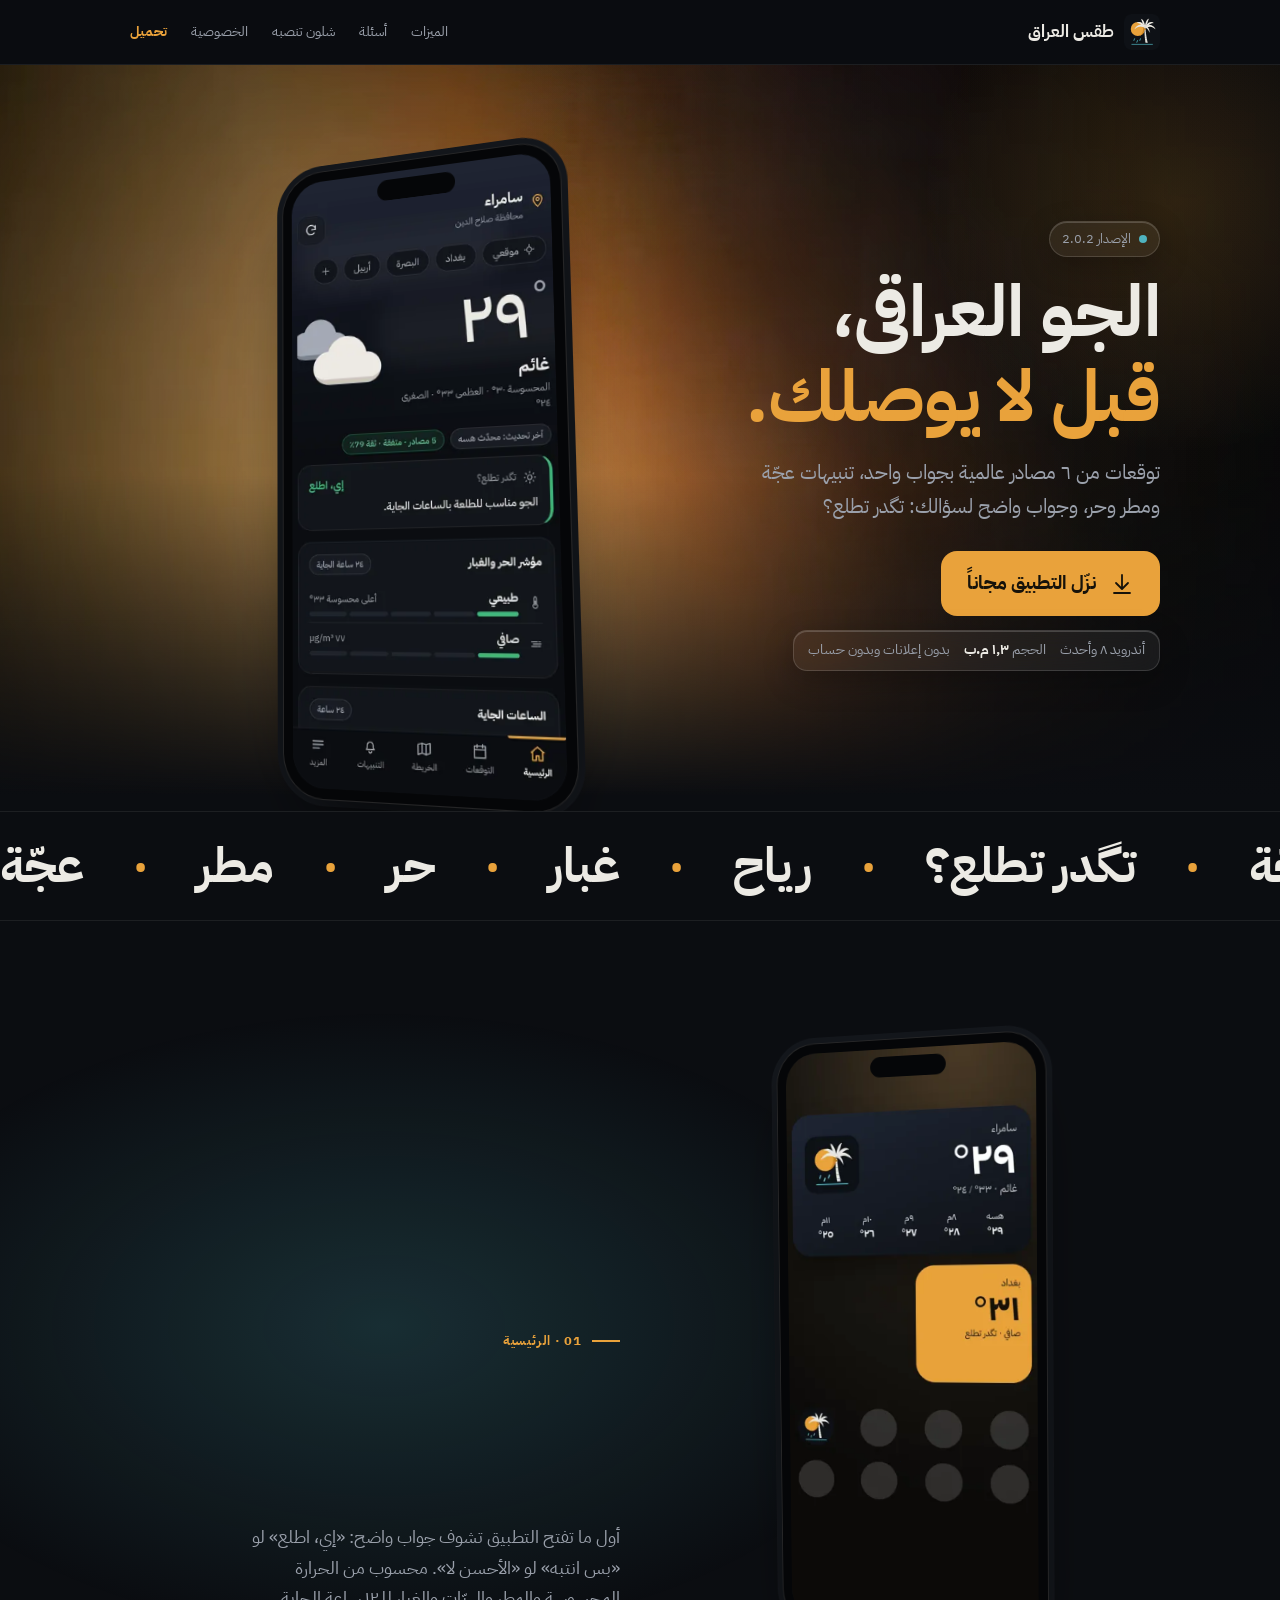
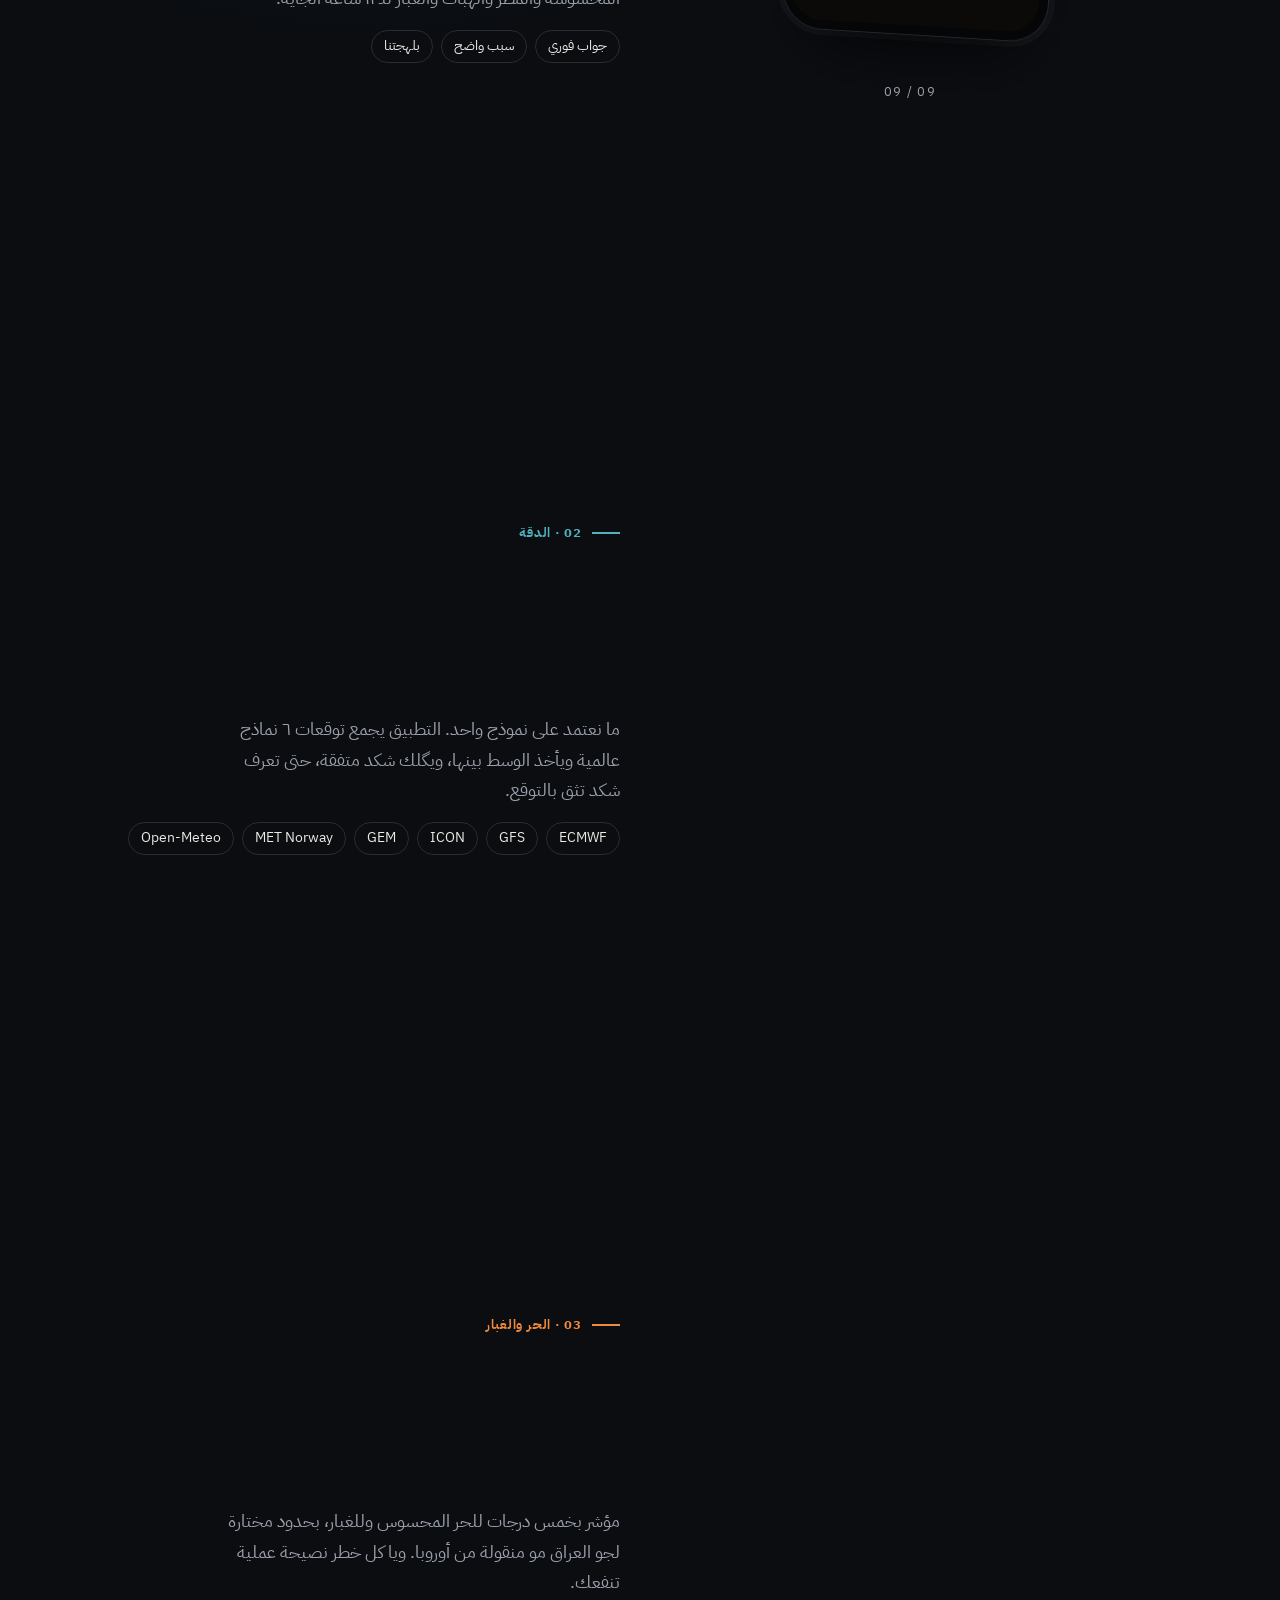
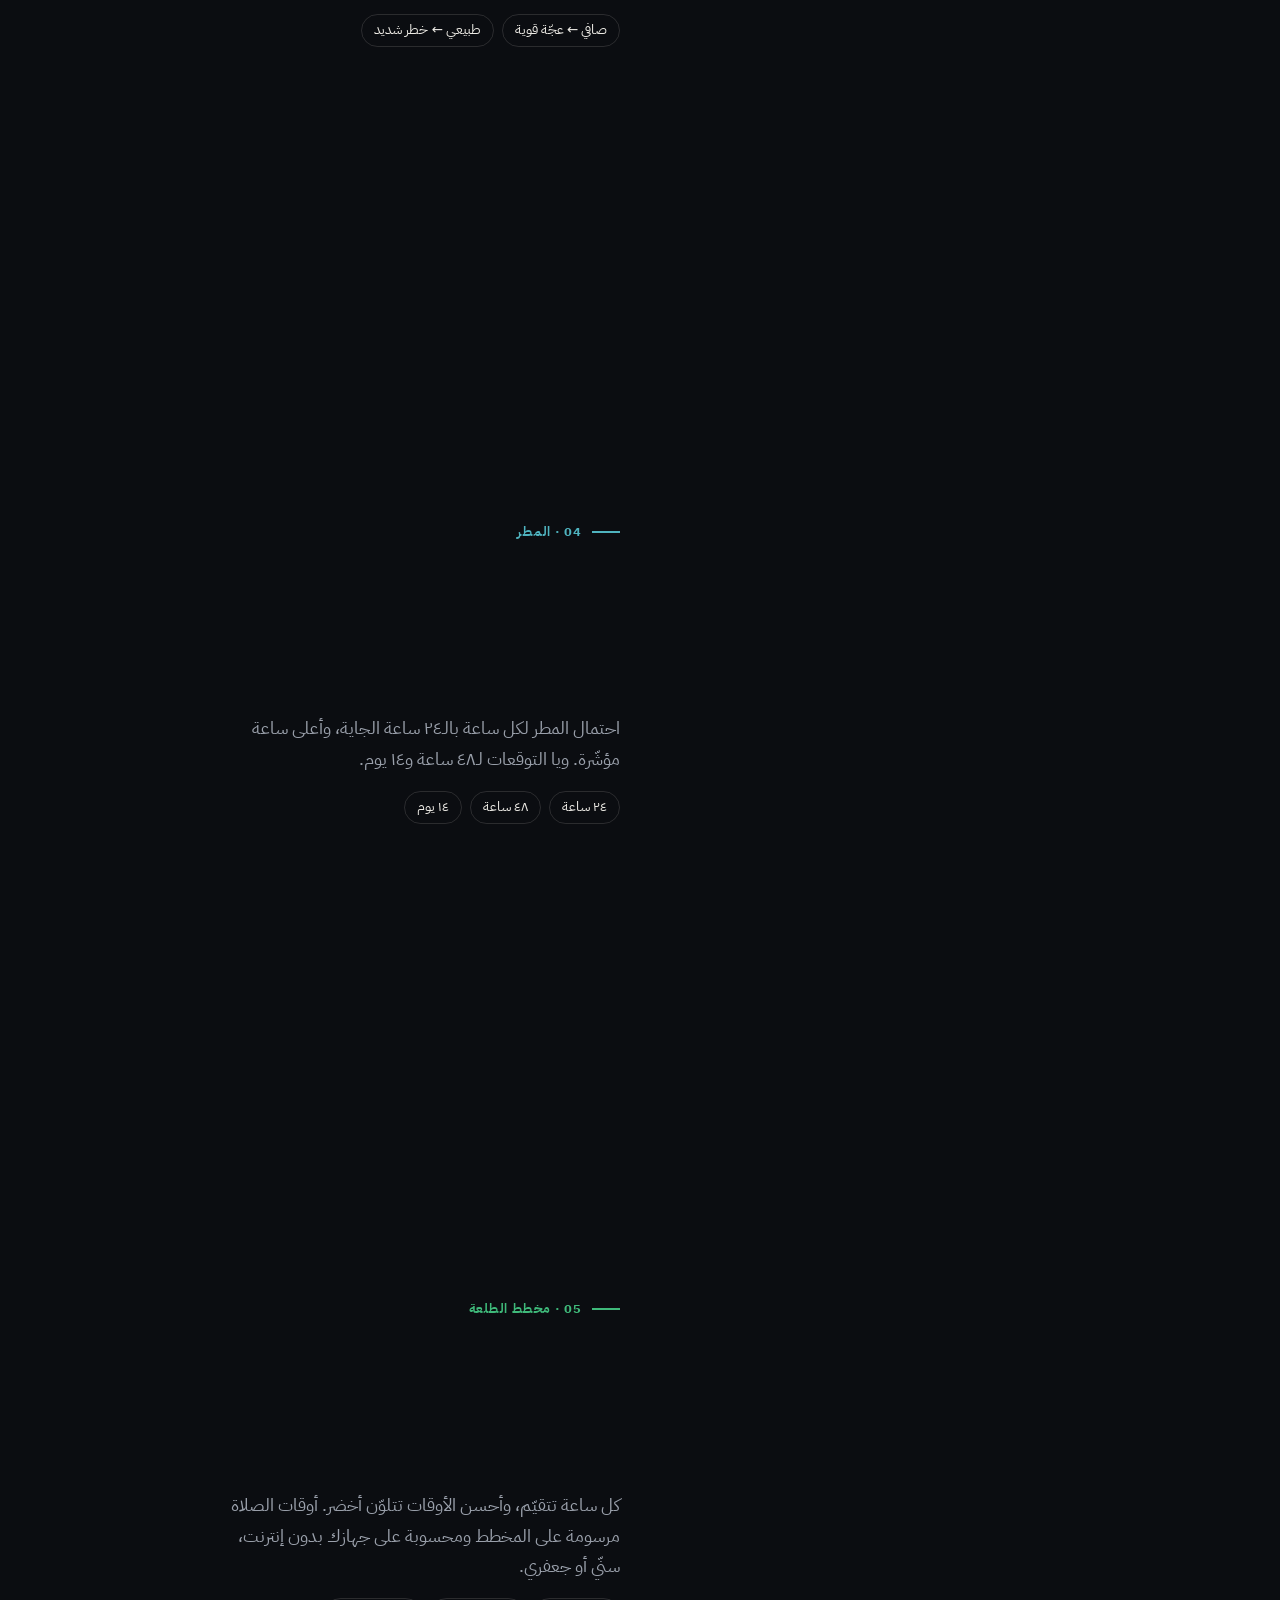
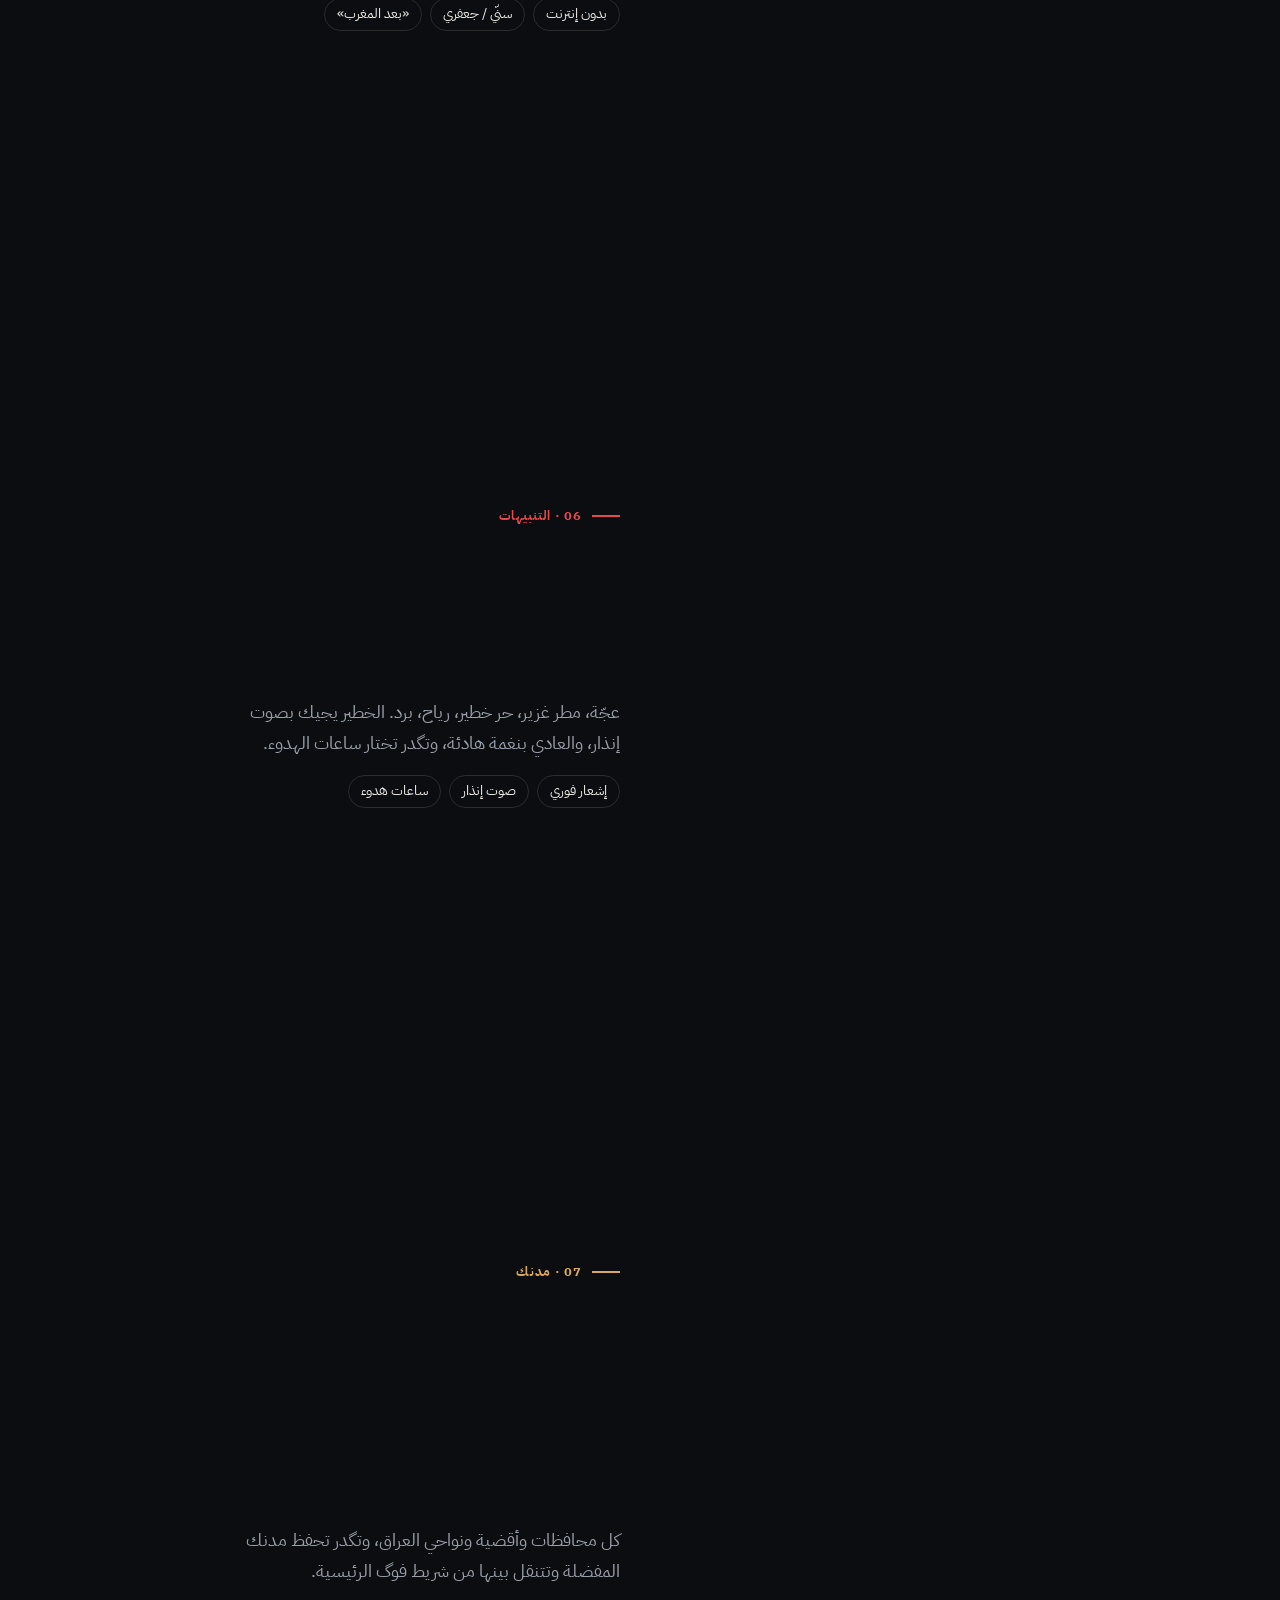
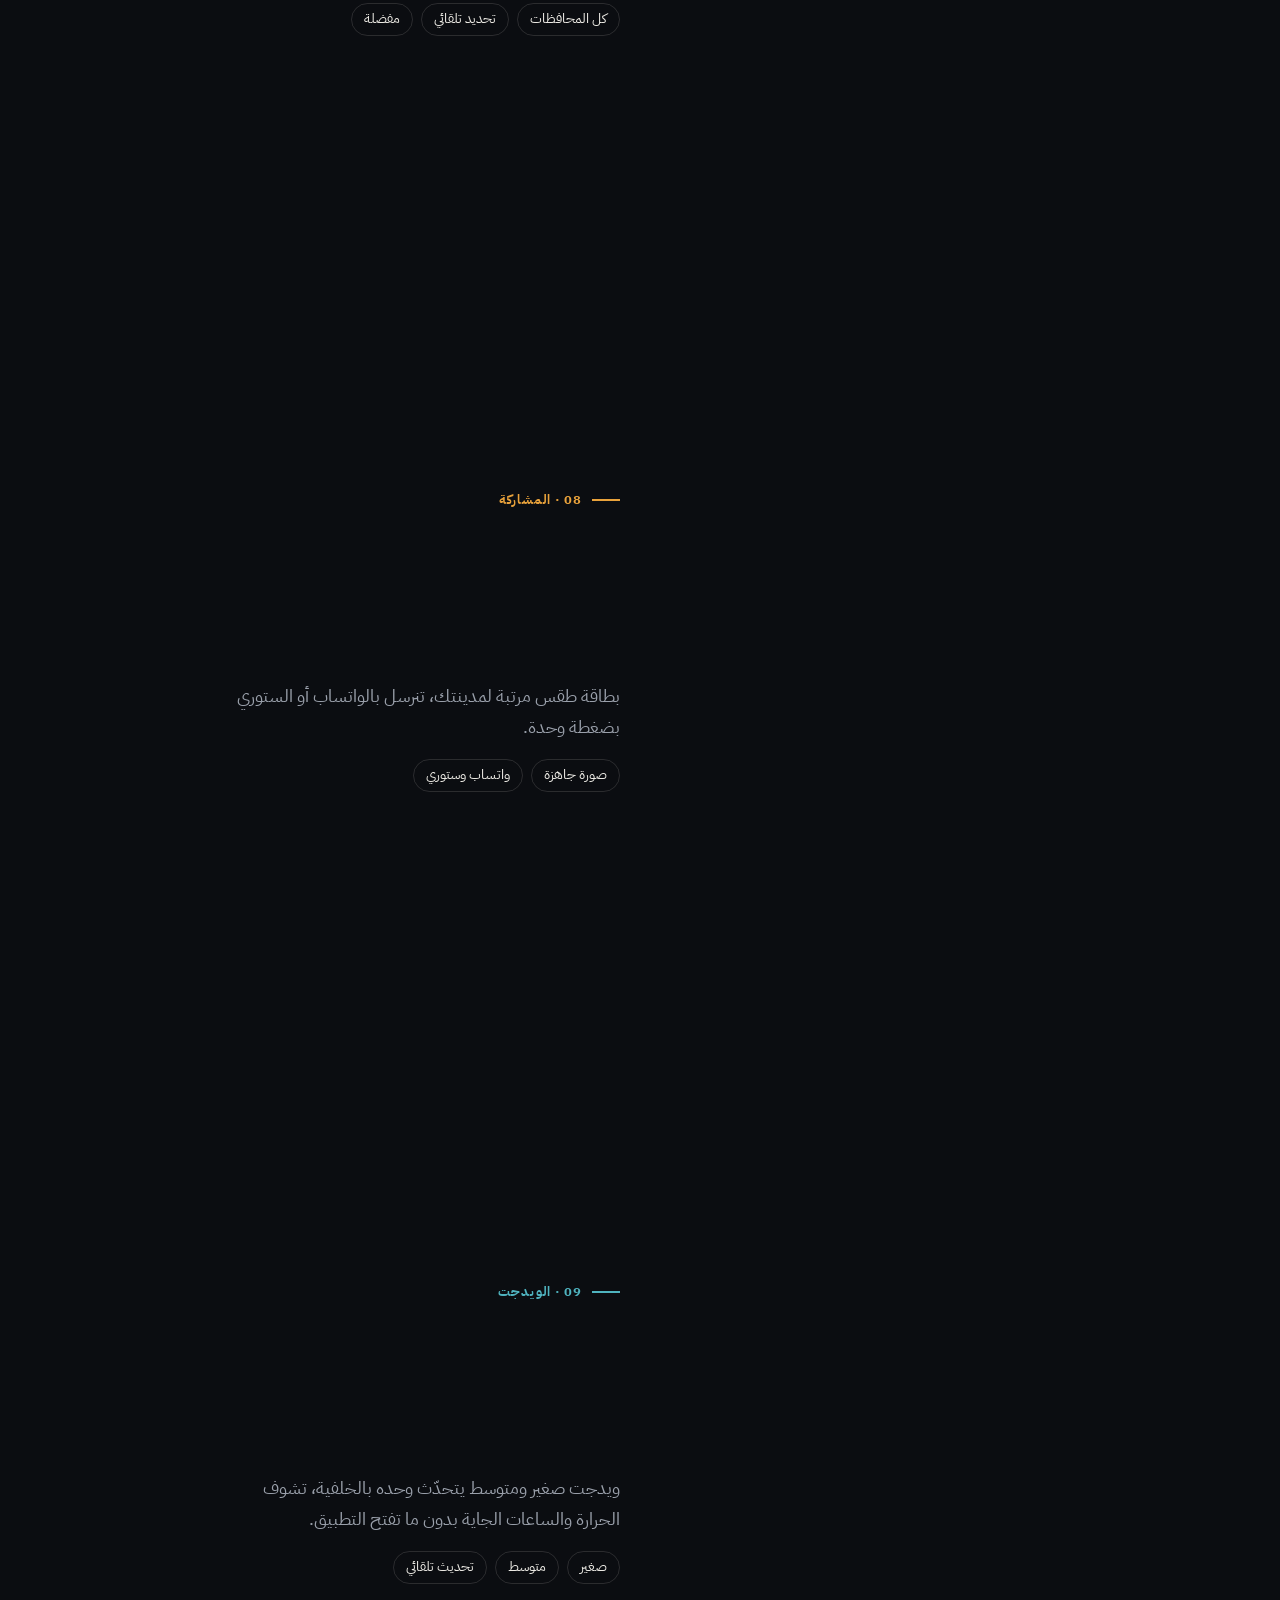
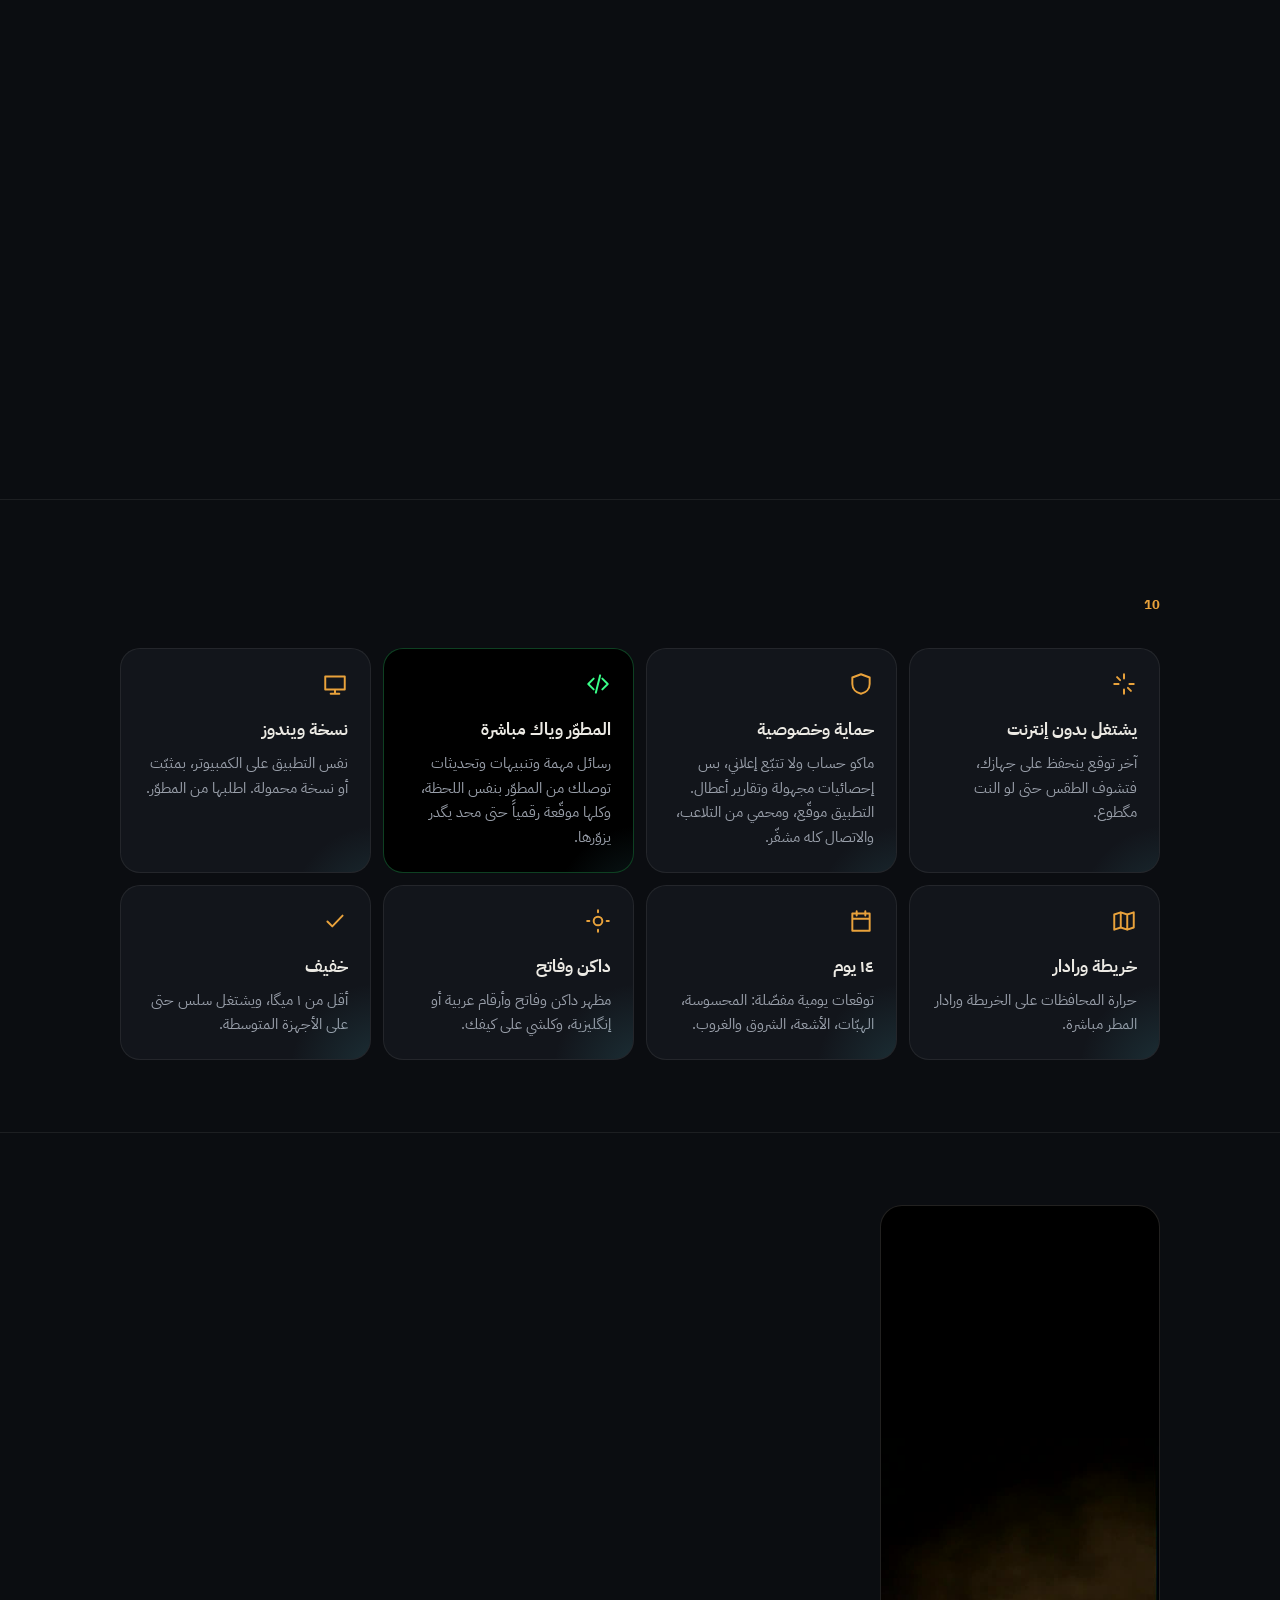
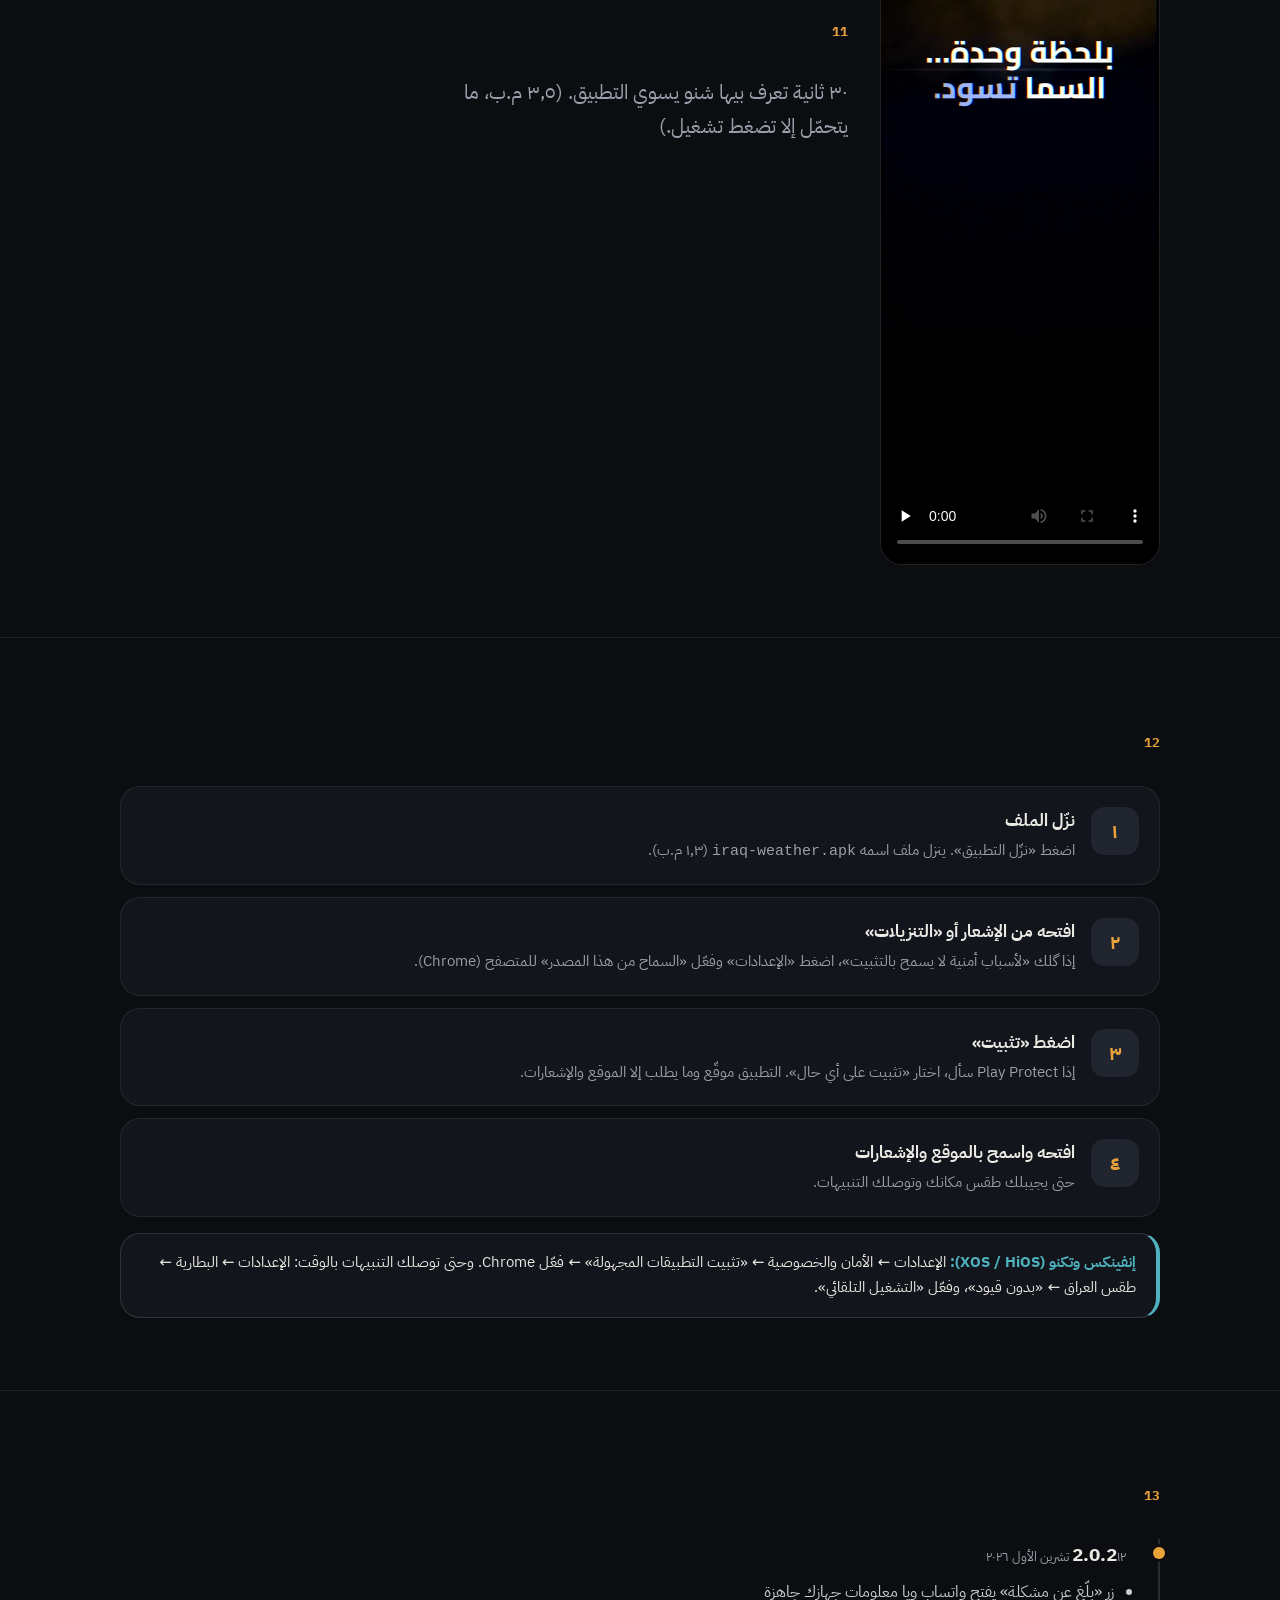
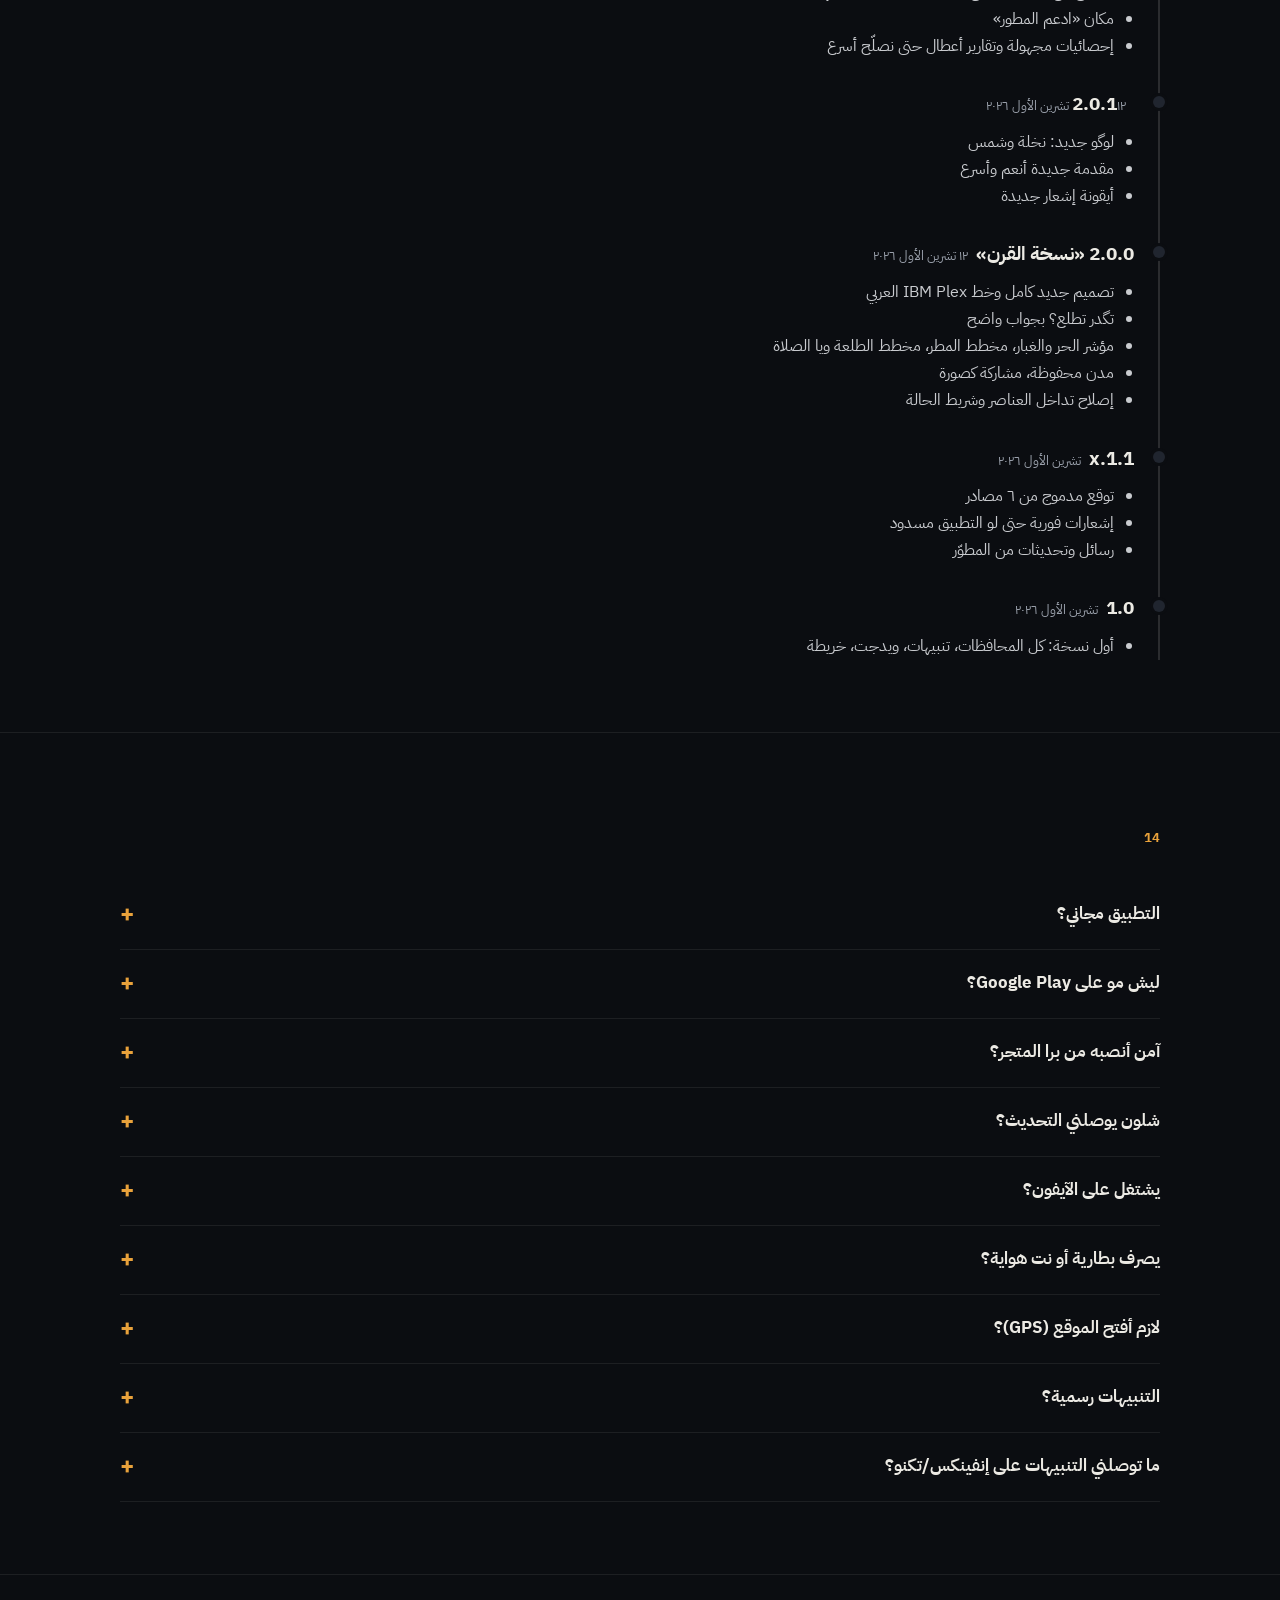
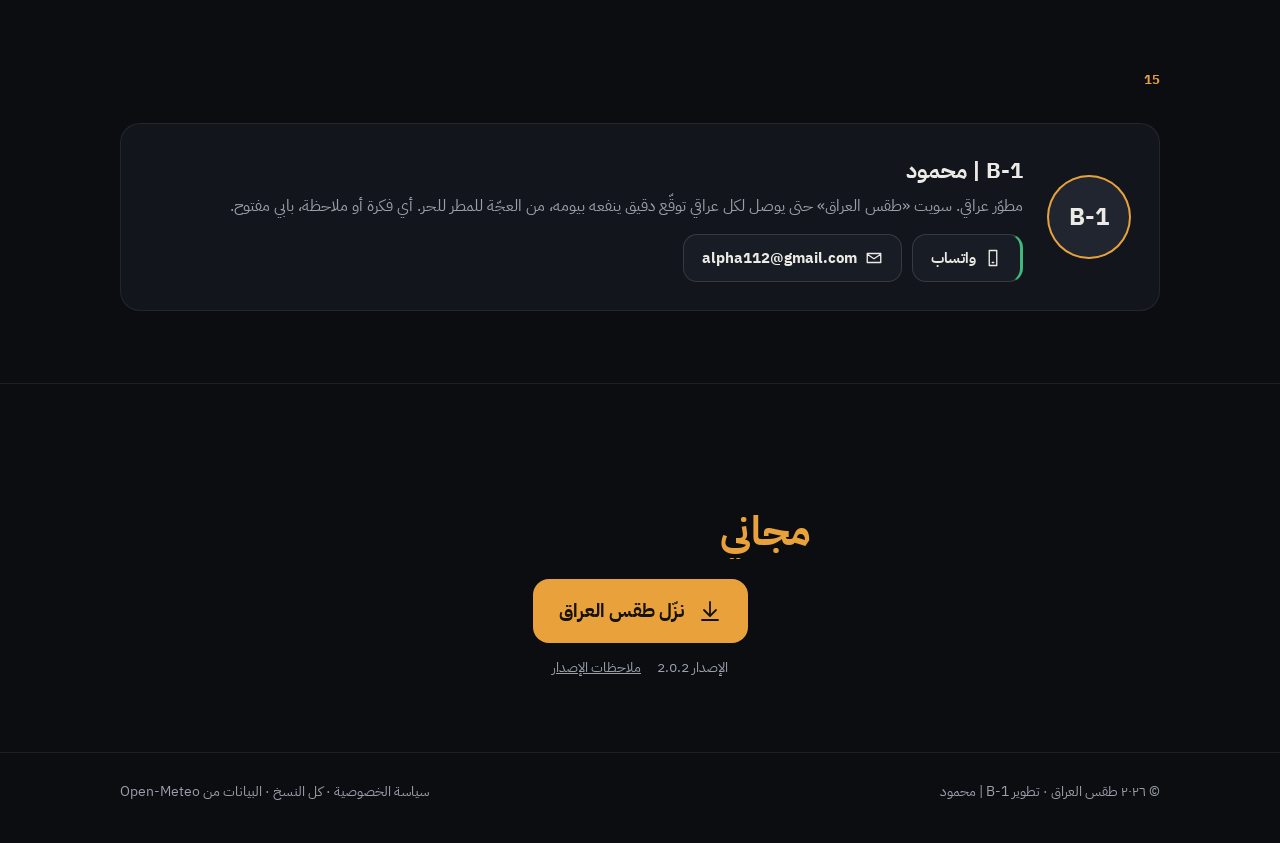
==== commit 553a1b9c: "Site: 2.0.2 version, changelog, privacy (Analytics/Crashlytics)" ====
--- a/index.html
+++ b/index.html
@@ -8,11 +8,11 @@
 <main id="main">
 <div class="hero"><video class="hbg" autoplay muted loop playsinline preload="auto" poster="a/sky.jpg" aria-hidden="true"><source src="a/sky.webm" type="video/webm"><source src="a/sky.mp4" type="video/mp4"></video><div class="w">
  <div>
-  <span class="eyebrow glass rv in"><i></i>الإصدار 2.0.1 · نسخة القرن</span>
+  <span class="eyebrow glass rv in"><i></i>الإصدار 2.0.2</span>
   <h1 class="kt" id="h1">الجو العراقي،<br><em>قبل لا يوصلك.</em></h1>
   <p class="lead rv in">توقعات من ٦ مصادر عالمية بجواب واحد، تنبيهات عجّة ومطر وحر، وجواب واضح لسؤالك: تگدر تطلع؟</p>
   <a class="dl rv in" href="https://github.com/democrat5116-glitch/iraq-weather/releases/latest/download/iraq-weather.apk" download><svg viewBox="0 0 24 24" fill="none" stroke="currentColor" stroke-width="1.8" stroke-linecap="round" stroke-linejoin="round" aria-hidden="true"><path d="M12 3v13M6 11l6 6 6-6M4 21h16"/></svg><span>نزّل التطبيق مجاناً</span></a>
-  <div class="meta glass rv in"><span>أندرويد ٨ وأحدث</span><span>الحجم <b>٨٠٠ ك.ب</b></span><span>بدون إعلانات وبدون حساب</span></div>
+  <div class="meta glass rv in"><span>أندرويد ٨ وأحدث</span><span>الحجم <b>١٫٣ م.ب</b></span><span>بدون إعلانات وبدون حساب</span></div>
  </div>
  <div class="stage3d"><div id="heroTilt"><div class="phone" id="heroPhone" aria-label="صورة من التطبيق"><div class="notch"></div><div class="scr"><img class="on" src="a/home.webp" alt="الشاشة الرئيسية" width="390" height="844" fetchpriority="high"></div></div></div></div>
 </div></div>
@@ -23,7 +23,7 @@
 </div></section>
 <section id="more"><div class="w">
  <div class="sh"><span>10</span><h2 class="kt">وهاي بعد.</h2></div>
- <div class="grid4"><div class="tile rv "><svg viewBox="0 0 24 24" fill="none" stroke="currentColor" stroke-width="1.8" stroke-linecap="round" stroke-linejoin="round" aria-hidden="true"><path d="M12 3v4M12 17v4M3 12h4M17 12h4M5.6 5.6l2.8 2.8M15.6 15.6l2.8 2.8"/></svg><h3>يشتغل بدون إنترنت</h3><p>آخر توقع ينحفظ على جهازك، فتشوف الطقس حتى لو النت مگطوع.</p></div><div class="tile rv "><svg viewBox="0 0 24 24" fill="none" stroke="currentColor" stroke-width="1.8" stroke-linecap="round" stroke-linejoin="round" aria-hidden="true"><path d="M12 3l8 3v6c0 4.5-3.4 8-8 9-4.6-1-8-4.5-8-9V6z"/></svg><h3>حماية وخصوصية</h3><p>ماكو حساب ولا إعلانات ولا تتبّع. التطبيق موقّع، ومحمي من التلاعب، والاتصال كله مشفّر.</p></div><div class="tile rv dark"><svg viewBox="0 0 24 24" fill="none" stroke="currentColor" stroke-width="1.8" stroke-linecap="round" stroke-linejoin="round" aria-hidden="true"><path d="M8 7l-5 5 5 5M16 7l5 5-5 5M14 4l-4 16"/></svg><h3>المطوّر وياك مباشرة</h3><p>رسائل مهمة وتنبيهات وتحديثات توصلك من المطوّر بنفس اللحظة، وكلها موقّعة رقمياً حتى محد يگدر يزوّرها.</p></div><div class="tile rv "><svg viewBox="0 0 24 24" fill="none" stroke="currentColor" stroke-width="1.8" stroke-linecap="round" stroke-linejoin="round" aria-hidden="true"><path d="M3 5h18v12H3zM8 21h8M12 17v4"/></svg><h3>نسخة ويندوز</h3><p>نفس التطبيق على الكمبيوتر، بمثبّت أو نسخة محمولة. اطلبها من المطوّر.</p></div><div class="tile rv "><svg viewBox="0 0 24 24" fill="none" stroke="currentColor" stroke-width="1.8" stroke-linecap="round" stroke-linejoin="round" aria-hidden="true"><path d="M9 4 3 6v14l6-2 6 2 6-2V4l-6 2zM9 4v14M15 6v14"/></svg><h3>خريطة ورادار</h3><p>حرارة المحافظات على الخريطة ورادار المطر مباشرة.</p></div><div class="tile rv "><svg viewBox="0 0 24 24" fill="none" stroke="currentColor" stroke-width="1.8" stroke-linecap="round" stroke-linejoin="round" aria-hidden="true"><path d="M4 5h16v16H4zM8 3v4M16 3v4M4 10h16"/></svg><h3>١٤ يوم</h3><p>توقعات يومية مفصّلة: المحسوسة، الهبّات، الأشعة، الشروق والغروب.</p></div><div class="tile rv "><svg viewBox="0 0 24 24" fill="none" stroke="currentColor" stroke-width="1.8" stroke-linecap="round" stroke-linejoin="round" aria-hidden="true"><path d="M12 16a4 4 0 1 0 0-8 4 4 0 0 0 0 8zM12 2v2M12 20v2M2 12h2M20 12h2"/></svg><h3>داكن وفاتح</h3><p>مظهر داكن وفاتح وأرقام عربية أو إنگليزية، وكلشي على كيفك.</p></div><div class="tile rv "><svg viewBox="0 0 24 24" fill="none" stroke="currentColor" stroke-width="1.8" stroke-linecap="round" stroke-linejoin="round" aria-hidden="true"><path d="M5 12.5l4.5 4.5L19 7"/></svg><h3>خفيف</h3><p>أقل من ١ ميگا، ويشتغل سلس حتى على الأجهزة المتوسطة.</p></div></div>
+ <div class="grid4"><div class="tile rv "><svg viewBox="0 0 24 24" fill="none" stroke="currentColor" stroke-width="1.8" stroke-linecap="round" stroke-linejoin="round" aria-hidden="true"><path d="M12 3v4M12 17v4M3 12h4M17 12h4M5.6 5.6l2.8 2.8M15.6 15.6l2.8 2.8"/></svg><h3>يشتغل بدون إنترنت</h3><p>آخر توقع ينحفظ على جهازك، فتشوف الطقس حتى لو النت مگطوع.</p></div><div class="tile rv "><svg viewBox="0 0 24 24" fill="none" stroke="currentColor" stroke-width="1.8" stroke-linecap="round" stroke-linejoin="round" aria-hidden="true"><path d="M12 3l8 3v6c0 4.5-3.4 8-8 9-4.6-1-8-4.5-8-9V6z"/></svg><h3>حماية وخصوصية</h3><p>ماكو حساب ولا تتبّع إعلاني، بس إحصائيات مجهولة وتقارير أعطال. التطبيق موقّع، ومحمي من التلاعب، والاتصال كله مشفّر.</p></div><div class="tile rv dark"><svg viewBox="0 0 24 24" fill="none" stroke="currentColor" stroke-width="1.8" stroke-linecap="round" stroke-linejoin="round" aria-hidden="true"><path d="M8 7l-5 5 5 5M16 7l5 5-5 5M14 4l-4 16"/></svg><h3>المطوّر وياك مباشرة</h3><p>رسائل مهمة وتنبيهات وتحديثات توصلك من المطوّر بنفس اللحظة، وكلها موقّعة رقمياً حتى محد يگدر يزوّرها.</p></div><div class="tile rv "><svg viewBox="0 0 24 24" fill="none" stroke="currentColor" stroke-width="1.8" stroke-linecap="round" stroke-linejoin="round" aria-hidden="true"><path d="M3 5h18v12H3zM8 21h8M12 17v4"/></svg><h3>نسخة ويندوز</h3><p>نفس التطبيق على الكمبيوتر، بمثبّت أو نسخة محمولة. اطلبها من المطوّر.</p></div><div class="tile rv "><svg viewBox="0 0 24 24" fill="none" stroke="currentColor" stroke-width="1.8" stroke-linecap="round" stroke-linejoin="round" aria-hidden="true"><path d="M9 4 3 6v14l6-2 6 2 6-2V4l-6 2zM9 4v14M15 6v14"/></svg><h3>خريطة ورادار</h3><p>حرارة المحافظات على الخريطة ورادار المطر مباشرة.</p></div><div class="tile rv "><svg viewBox="0 0 24 24" fill="none" stroke="currentColor" stroke-width="1.8" stroke-linecap="round" stroke-linejoin="round" aria-hidden="true"><path d="M4 5h16v16H4zM8 3v4M16 3v4M4 10h16"/></svg><h3>١٤ يوم</h3><p>توقعات يومية مفصّلة: المحسوسة، الهبّات، الأشعة، الشروق والغروب.</p></div><div class="tile rv "><svg viewBox="0 0 24 24" fill="none" stroke="currentColor" stroke-width="1.8" stroke-linecap="round" stroke-linejoin="round" aria-hidden="true"><path d="M12 16a4 4 0 1 0 0-8 4 4 0 0 0 0 8zM12 2v2M12 20v2M2 12h2M20 12h2"/></svg><h3>داكن وفاتح</h3><p>مظهر داكن وفاتح وأرقام عربية أو إنگليزية، وكلشي على كيفك.</p></div><div class="tile rv "><svg viewBox="0 0 24 24" fill="none" stroke="currentColor" stroke-width="1.8" stroke-linecap="round" stroke-linejoin="round" aria-hidden="true"><path d="M5 12.5l4.5 4.5L19 7"/></svg><h3>خفيف</h3><p>أقل من ١ ميگا، ويشتغل سلس حتى على الأجهزة المتوسطة.</p></div></div>
 </div></section>
 <section><div class="w vid">
  <video controls preload="none" playsinline poster="a/promo-poster.jpg" width="540" height="960"><source src="a/promo.mp4" type="video/mp4"></video>
@@ -32,7 +32,7 @@
 <section id="install"><div class="w">
  <div class="sh"><span>12</span><h2 class="kt">شلون تنصبه</h2></div>
  <ol class="steps">
-  <li class="rv"><div><b>نزّل الملف</b><p>اضغط «نزّل التطبيق». ينزل ملف اسمه <code>iraq-weather.apk</code> (٨٠٠ ك.ب).</p></div></li>
+  <li class="rv"><div><b>نزّل الملف</b><p>اضغط «نزّل التطبيق». ينزل ملف اسمه <code>iraq-weather.apk</code> (١٫٣ م.ب).</p></div></li>
   <li class="rv"><div><b>افتحه من الإشعار أو «التنزيلات»</b><p>إذا گلك «لأسباب أمنية لا يسمح بالتثبيت»، اضغط «الإعدادات» وفعّل «السماح من هذا المصدر» للمتصفح (Chrome).</p></div></li>
   <li class="rv"><div><b>اضغط «تثبيت»</b><p>إذا Play Protect سأل، اختار «تثبيت على أي حال». التطبيق موقّع وما يطلب إلا الموقع والإشعارات.</p></div></li>
   <li class="rv"><div><b>افتحه واسمح بالموقع والإشعارات</b><p>حتى يجيبلك طقس مكانك وتوصلك التنبيهات.</p></div></li>
@@ -40,7 +40,7 @@
  <div class="note rv"><b>إنفينكس وتكنو (XOS / HiOS):</b> الإعدادات ← الأمان والخصوصية ← «تثبيت التطبيقات المجهولة» ← فعّل Chrome. وحتى توصلك التنبيهات بالوقت: الإعدادات ← البطارية ← طقس العراق ← «بدون قيود»، وفعّل «التشغيل التلقائي».</div>
 </div></section>
 <section id="changelog"><div class="w">
- <div class="sh"><span>13</span><h2 class="kt">شنو تغيّر</h2></div><div class="log"><article class="rv"><h3>2.0.1<small>١٢ تشرين الأول ٢٠٢٦</small></h3><ul><li>لوگو جديد: نخلة وشمس</li><li>مقدمة جديدة أنعم وأسرع</li><li>أيقونة إشعار جديدة</li></ul></article><article class="rv"><h3>2.0.0 «نسخة القرن»<small>١٢ تشرين الأول ٢٠٢٦</small></h3><ul><li>تصميم جديد كامل وخط IBM Plex العربي</li><li>تگدر تطلع؟ بجواب واضح</li><li>مؤشر الحر والغبار، مخطط المطر، مخطط الطلعة ويا الصلاة</li><li>مدن محفوظة، مشاركة كصورة</li><li>إصلاح تداخل العناصر وشريط الحالة</li></ul></article><article class="rv"><h3>1.1.x<small>تشرين الأول ٢٠٢٦</small></h3><ul><li>توقع مدموج من ٦ مصادر</li><li>إشعارات فورية حتى لو التطبيق مسدود</li><li>رسائل وتحديثات من المطوّر</li></ul></article><article class="rv"><h3>1.0<small>تشرين الأول ٢٠٢٦</small></h3><ul><li>أول نسخة: كل المحافظات، تنبيهات، ويدجت، خريطة</li></ul></article></div>
+ <div class="sh"><span>13</span><h2 class="kt">شنو تغيّر</h2></div><div class="log"><article class="rv"><h3>2.0.2<small>١٢ تشرين الأول ٢٠٢٦</small></h3><ul><li>زر «بلّغ عن مشكلة» يفتح واتساب ويا معلومات جهازك جاهزة</li><li>مكان «ادعم المطور»</li><li>إحصائيات مجهولة وتقارير أعطال حتى نصلّح أسرع</li></ul></article><article class="rv"><h3>2.0.1<small>١٢ تشرين الأول ٢٠٢٦</small></h3><ul><li>لوگو جديد: نخلة وشمس</li><li>مقدمة جديدة أنعم وأسرع</li><li>أيقونة إشعار جديدة</li></ul></article><article class="rv"><h3>2.0.0 «نسخة القرن»<small>١٢ تشرين الأول ٢٠٢٦</small></h3><ul><li>تصميم جديد كامل وخط IBM Plex العربي</li><li>تگدر تطلع؟ بجواب واضح</li><li>مؤشر الحر والغبار، مخطط المطر، مخطط الطلعة ويا الصلاة</li><li>مدن محفوظة، مشاركة كصورة</li><li>إصلاح تداخل العناصر وشريط الحالة</li></ul></article><article class="rv"><h3>1.1.x<small>تشرين الأول ٢٠٢٦</small></h3><ul><li>توقع مدموج من ٦ مصادر</li><li>إشعارات فورية حتى لو التطبيق مسدود</li><li>رسائل وتحديثات من المطوّر</li></ul></article><article class="rv"><h3>1.0<small>تشرين الأول ٢٠٢٦</small></h3><ul><li>أول نسخة: كل المحافظات، تنبيهات، ويدجت، خريطة</li></ul></article></div>
 </div></section>
 <section id="faq"><div class="w">
  <div class="sh"><span>14</span><h2 class="kt">أسئلة تتكرر</h2></div><div class="faq"><details class="rv"><summary>التطبيق مجاني؟</summary><p>إي، مجاني بالكامل، بدون إعلانات وبدون اشتراك.</p></details><details class="rv"><summary>ليش مو على Google Play؟</summary><p>قريباً إن شاء الله. لهسه تگدر تنزله من هنا مباشرة، وهو نفس الملف الموقّع الرسمي.</p></details><details class="rv"><summary>آمن أنصبه من برا المتجر؟</summary><p>الملف موقّع بمفتاح المطوّر، ويرفض يشتغل إذا أحد عدّل عليه. نزّله بس من هاي الصفحة أو من صفحة الإصدارات بـGitHub.</p></details><details class="rv"><summary>شلون يوصلني التحديث؟</summary><p>التطبيق نفسه يگلك من تنزل نسخة جديدة، وتنزلها من نفس الرابط. التحديث ينصب فوگ القديمة وبياناتك تبقى.</p></details><details class="rv"><summary>يشتغل على الآيفون؟</summary><p>لا، هسه للأندرويد (٨ وأحدث)، وأكو نسخة ويندوز.</p></details><details class="rv"><summary>يصرف بطارية أو نت هواية؟</summary><p>لا. يفحص التنبيهات بالخلفية بفترات متباعدة، وكل تحديث بحدود كم كيلوبايت.</p></details><details class="rv"><summary>لازم أفتح الموقع (GPS)؟</summary><p>لا، تگدر تختار مدينتك بإيدك. الموقع بس حتى يجيبلك طقس مكانك بالضبط.</p></details><details class="rv"><summary>التنبيهات رسمية؟</summary><p>لا، هي تقديرات آلية من نماذج الطقس بحدود تناسب العراق. بالحالات الخطرة تابع الأنواء الجوية والدفاع المدني.</p></details><details class="rv"><summary>ما توصلني التنبيهات على إنفينكس/تكنو؟</summary><p>من الإعدادات ← البطارية ← طقس العراق ← «بدون قيود»، وفعّل «التشغيل التلقائي».</p></details></div>
@@ -50,7 +50,7 @@
  <div class="dev rv"><div class="av">B-1</div><div><h3>B-1 | محمود</h3><p>مطوّر عراقي. سويت «طقس العراق» حتى يوصل لكل عراقي توقّع دقيق ينفعه بيومه، من العجّة للمطر للحر. أي فكرة أو ملاحظة، بابي مفتوح.</p>
   <div class="btns"><a class="btn wa" href="https://wa.me/n9iz?s=t" rel="noopener"><svg viewBox="0 0 24 24" fill="none" stroke="currentColor" stroke-width="1.8" stroke-linecap="round" stroke-linejoin="round" aria-hidden="true"><path d="M7 2h10v20H7zM11 18h2"/></svg>واتساب</a><a class="btn" href="mailto:alpha112@gmail.com"><svg viewBox="0 0 24 24" fill="none" stroke="currentColor" stroke-width="1.8" stroke-linecap="round" stroke-linejoin="round" aria-hidden="true"><path d="M3 6h18v12H3zM3 7l9 6 9-6"/></svg>alpha112@gmail.com</a></div></div></div>
 </div></section>
-<section class="end"><div class="w"><h2 class="kt">جرّبه هسه.<br><em style="font-style:normal;color:var(--amber)">مجاني وبدون إعلانات.</em></h2><a class="dl" href="https://github.com/democrat5116-glitch/iraq-weather/releases/latest/download/iraq-weather.apk" download><svg viewBox="0 0 24 24" fill="none" stroke="currentColor" stroke-width="1.8" stroke-linecap="round" stroke-linejoin="round" aria-hidden="true"><path d="M12 3v13M6 11l6 6 6-6M4 21h16"/></svg><span>نزّل طقس العراق</span></a><div class="meta" style="justify-content:center"><span>الإصدار 2.0.1</span><a href="https://github.com/democrat5116-glitch/iraq-weather/releases/latest">ملاحظات الإصدار</a></div></div></section>
+<section class="end"><div class="w"><h2 class="kt">جرّبه هسه.<br><em style="font-style:normal;color:var(--amber)">مجاني وبدون إعلانات.</em></h2><a class="dl" href="https://github.com/democrat5116-glitch/iraq-weather/releases/latest/download/iraq-weather.apk" download><svg viewBox="0 0 24 24" fill="none" stroke="currentColor" stroke-width="1.8" stroke-linecap="round" stroke-linejoin="round" aria-hidden="true"><path d="M12 3v13M6 11l6 6 6-6M4 21h16"/></svg><span>نزّل طقس العراق</span></a><div class="meta" style="justify-content:center"><span>الإصدار 2.0.2</span><a href="https://github.com/democrat5116-glitch/iraq-weather/releases/latest">ملاحظات الإصدار</a></div></div></section>
 </main>
 <footer><div class="w"><span>© ٢٠٢٦ طقس العراق · تطوير B-1 | محمود</span><span><a href="privacy.html">سياسة الخصوصية</a> · <a href="https://github.com/democrat5116-glitch/iraq-weather/releases">كل النسخ</a> · البيانات من Open-Meteo</span></div></footer>
 <script src="a/site.js" defer></script></body></html>
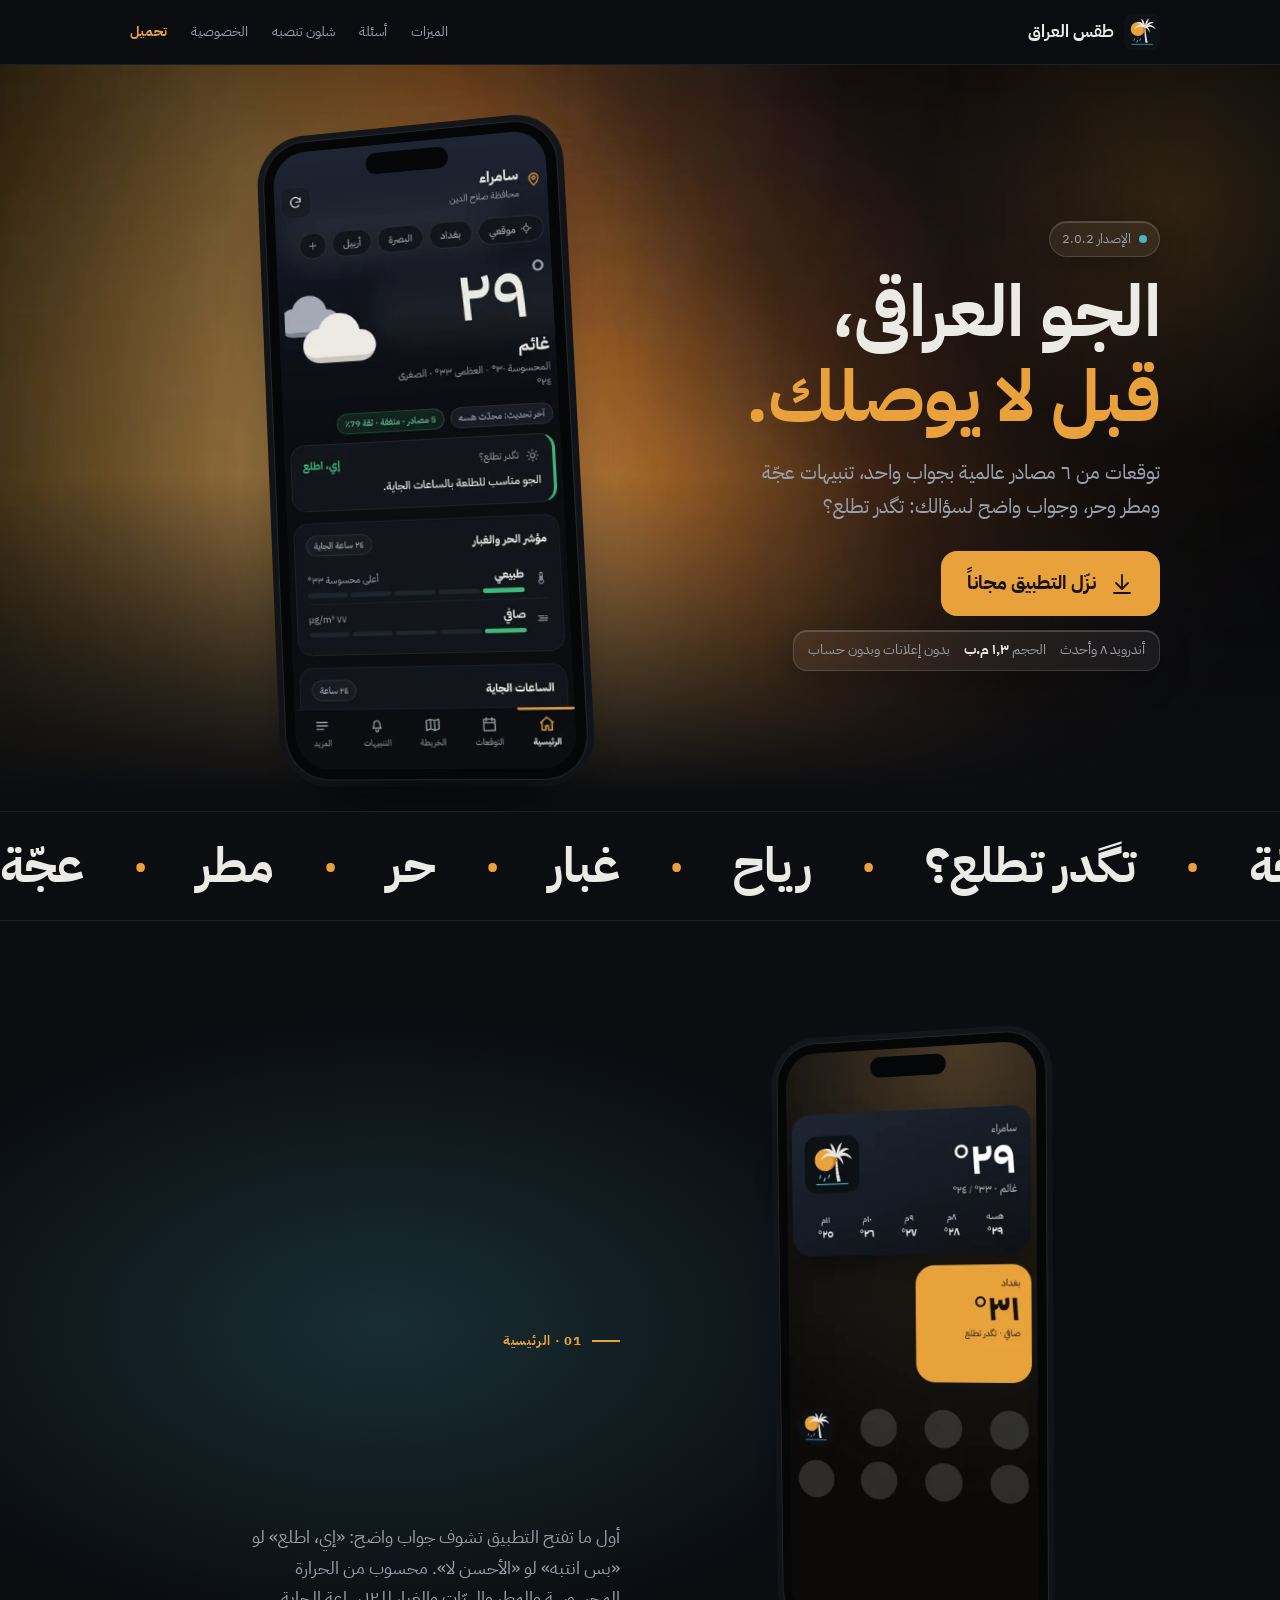
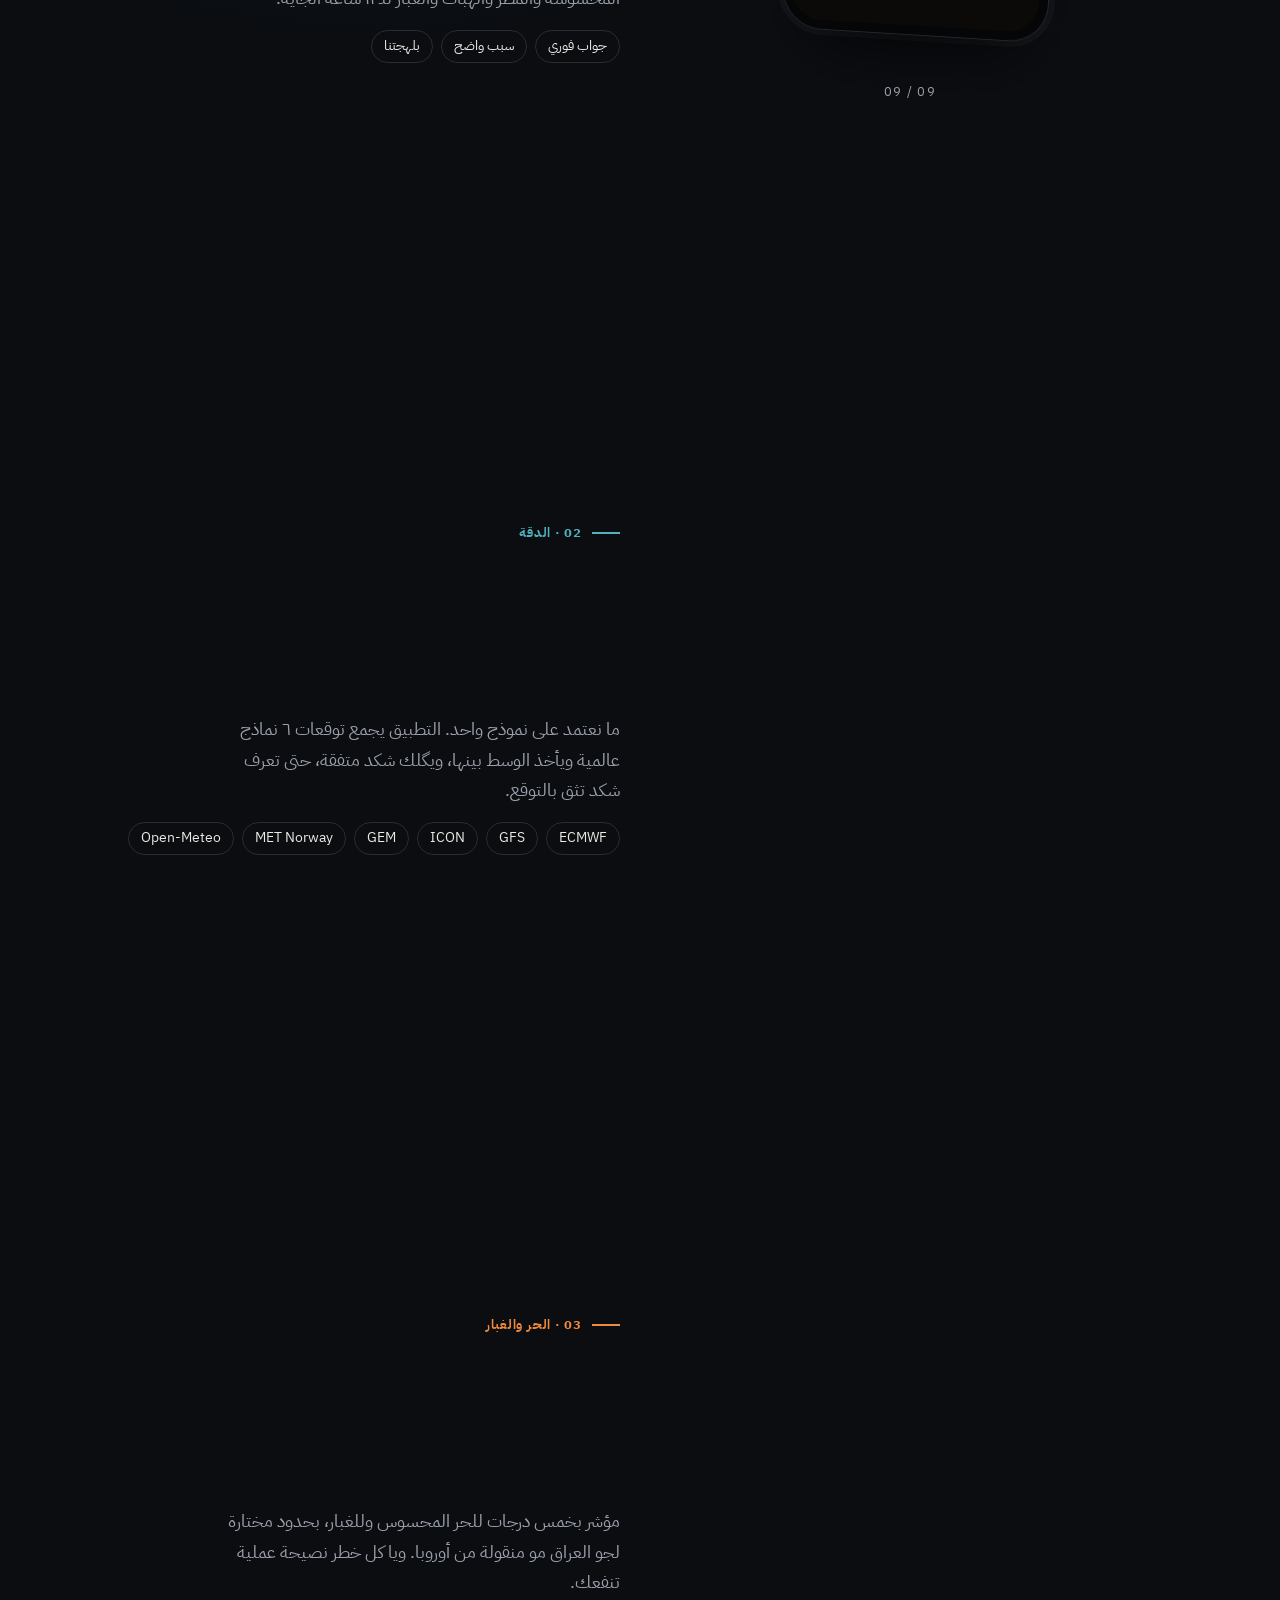
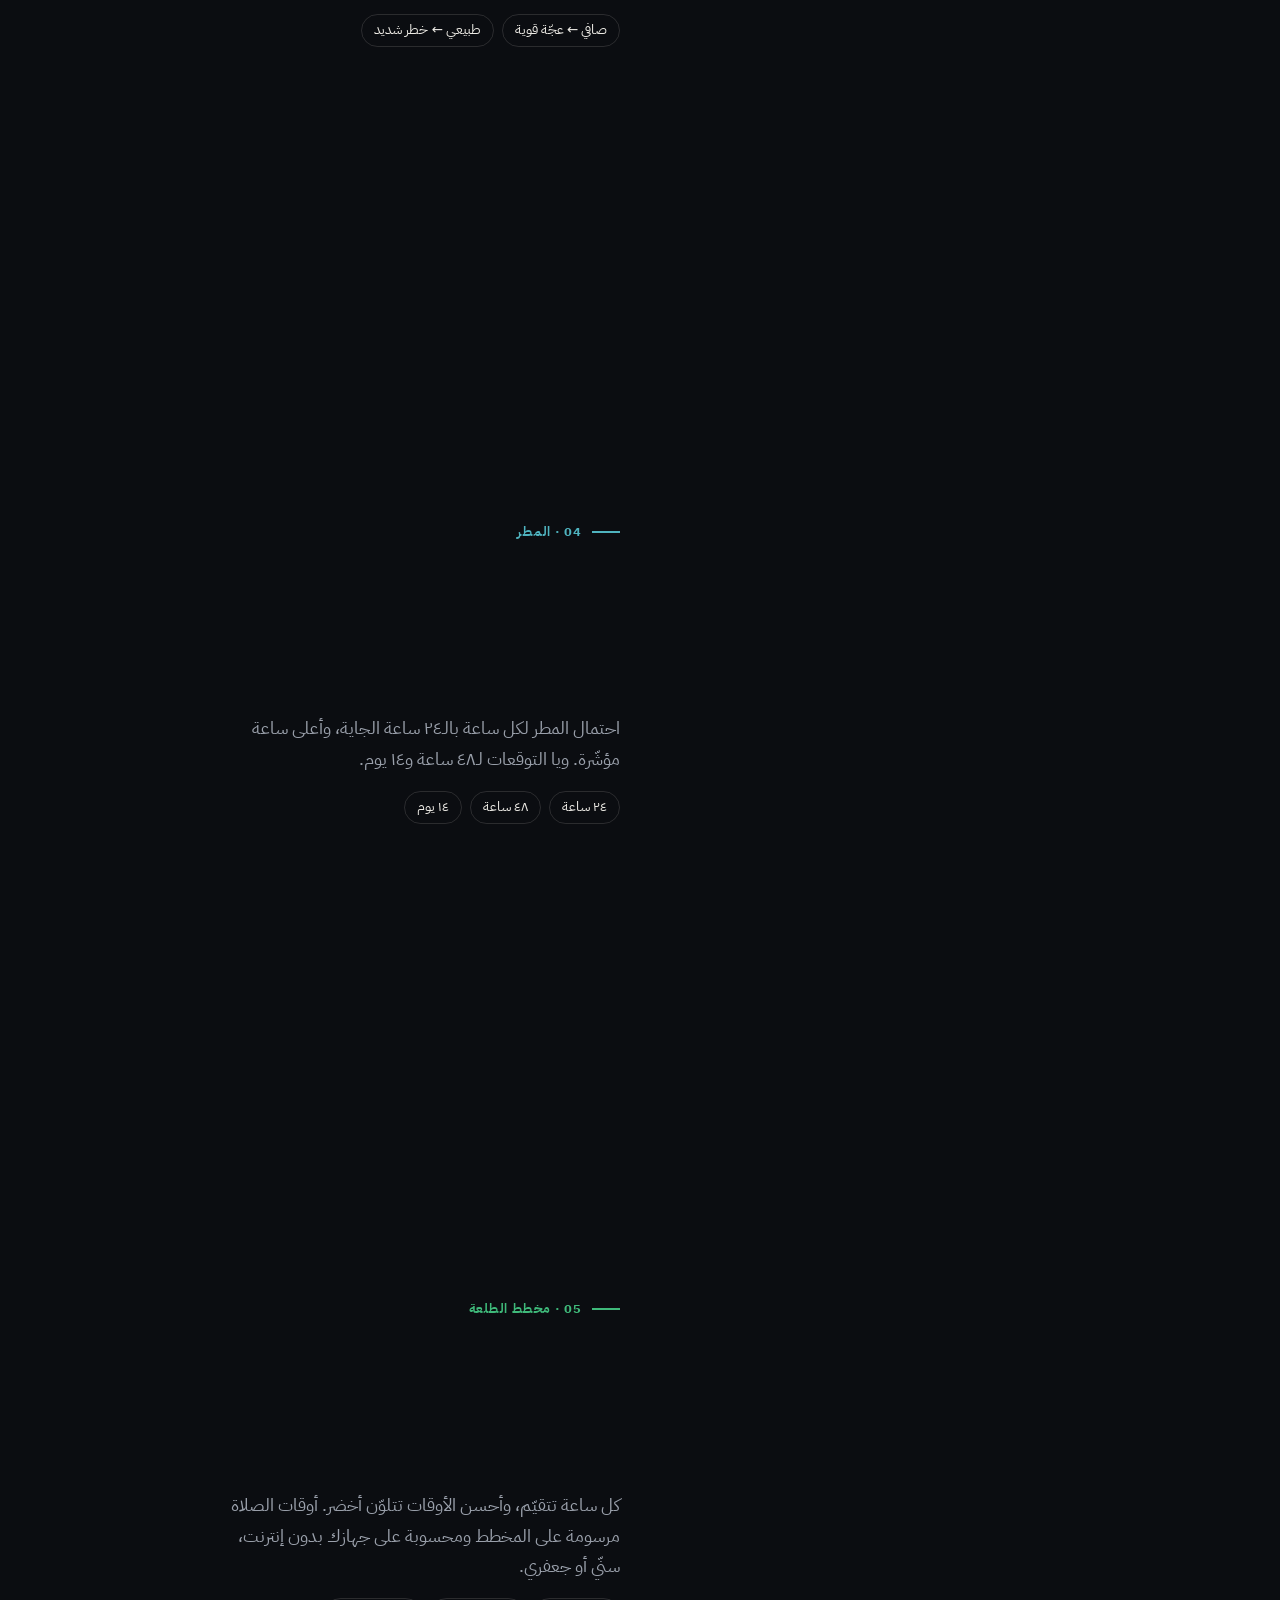
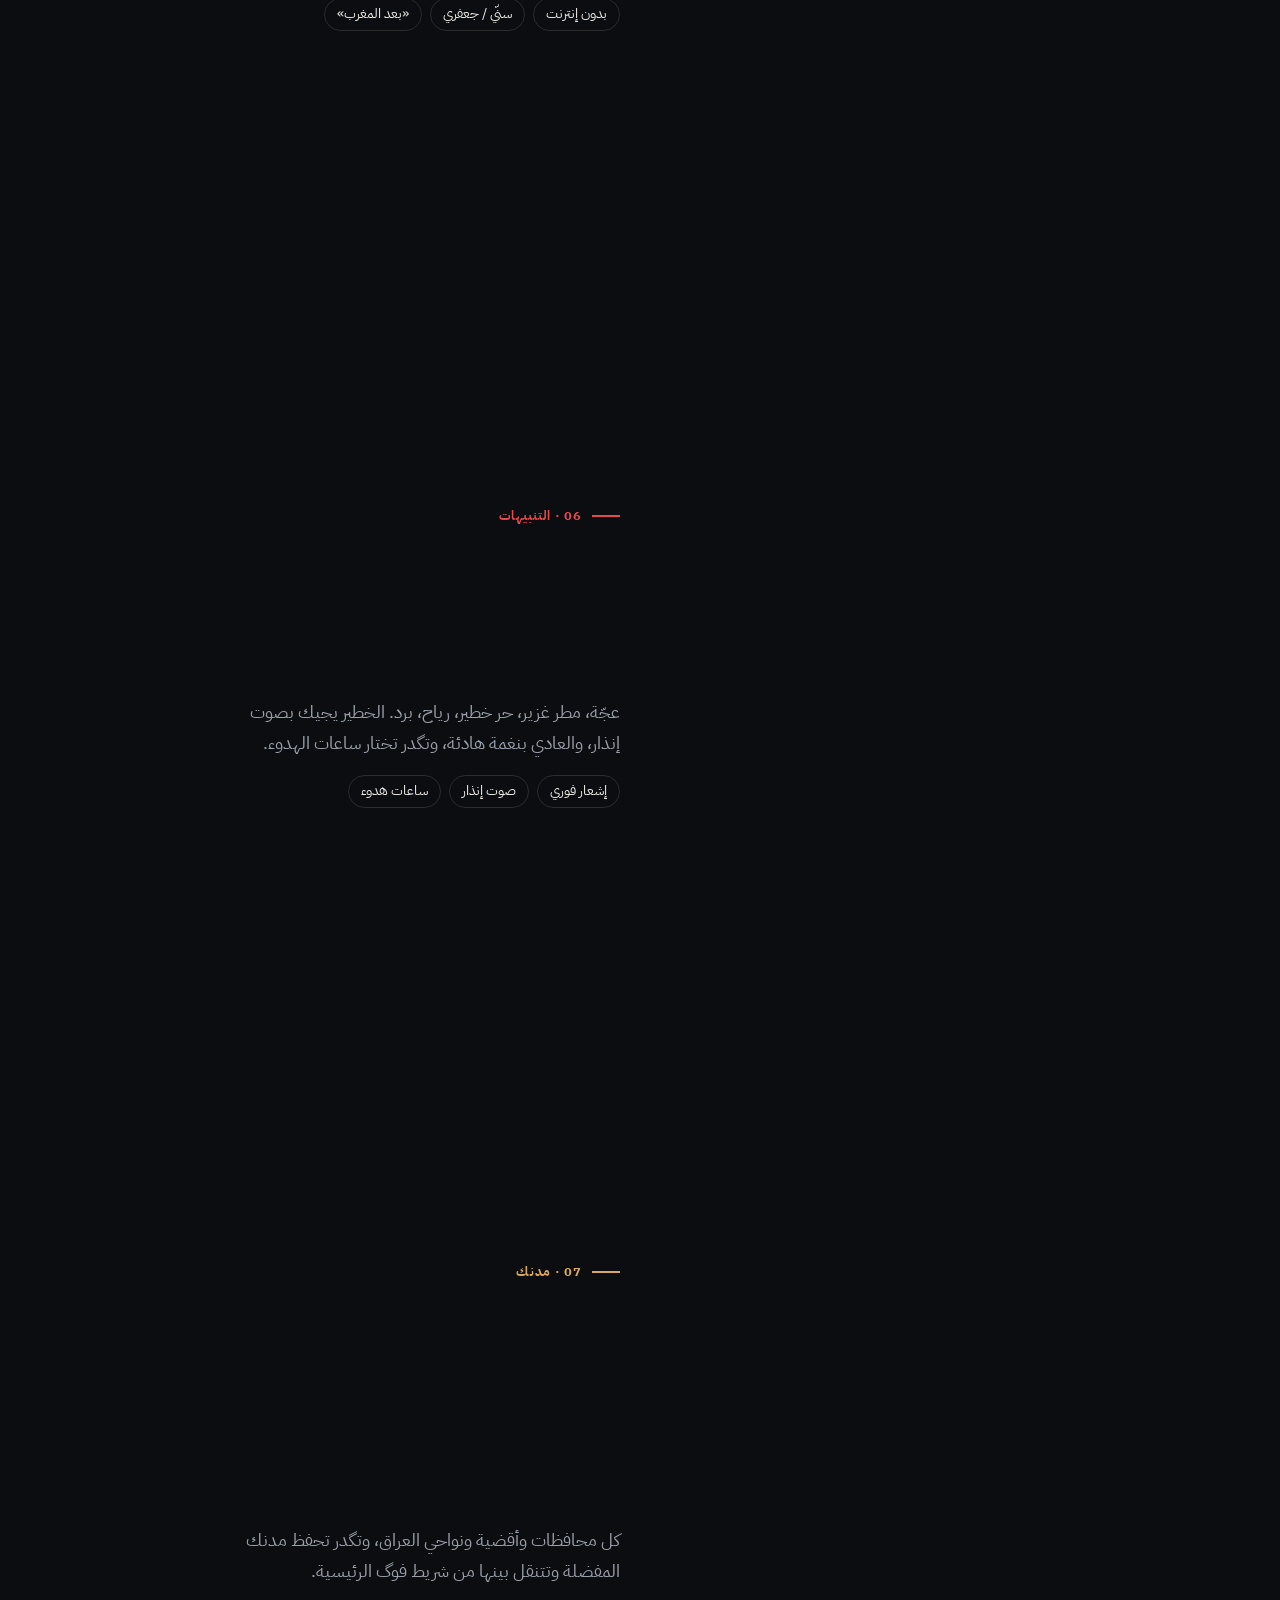
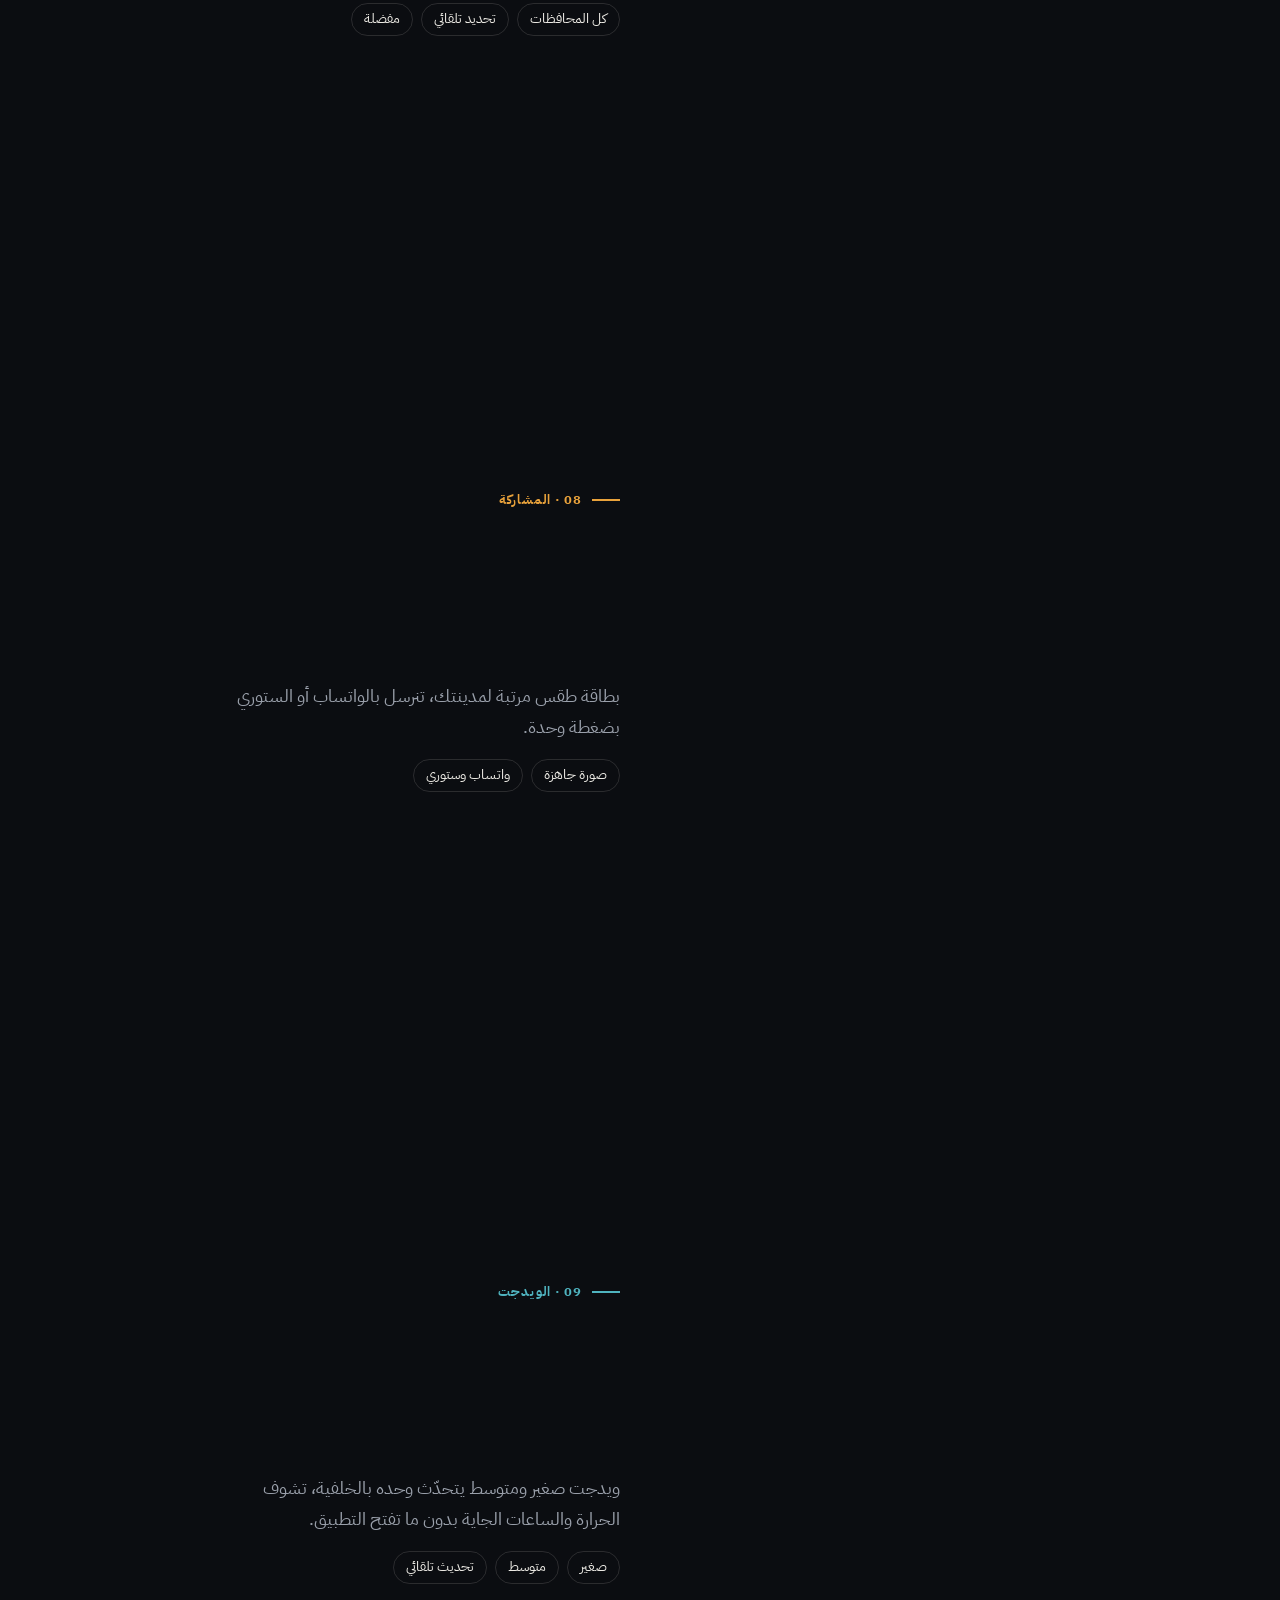
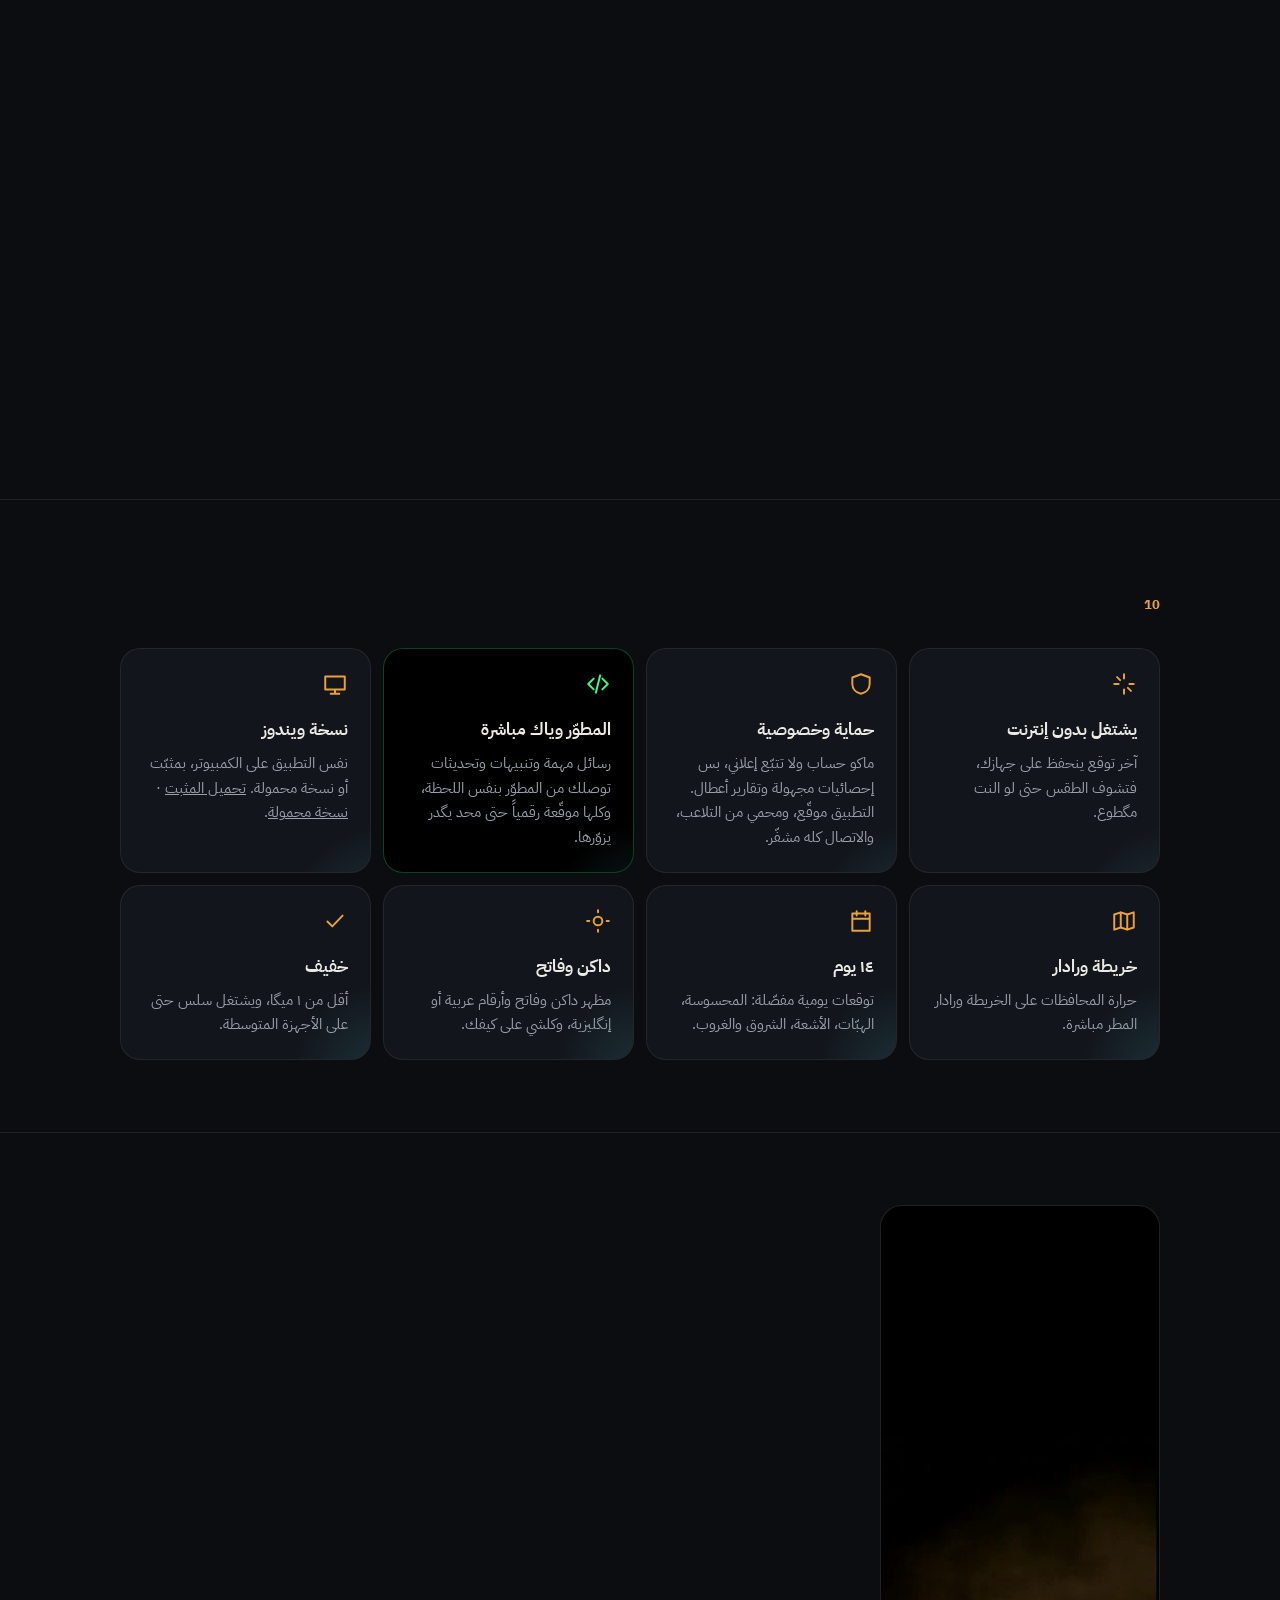
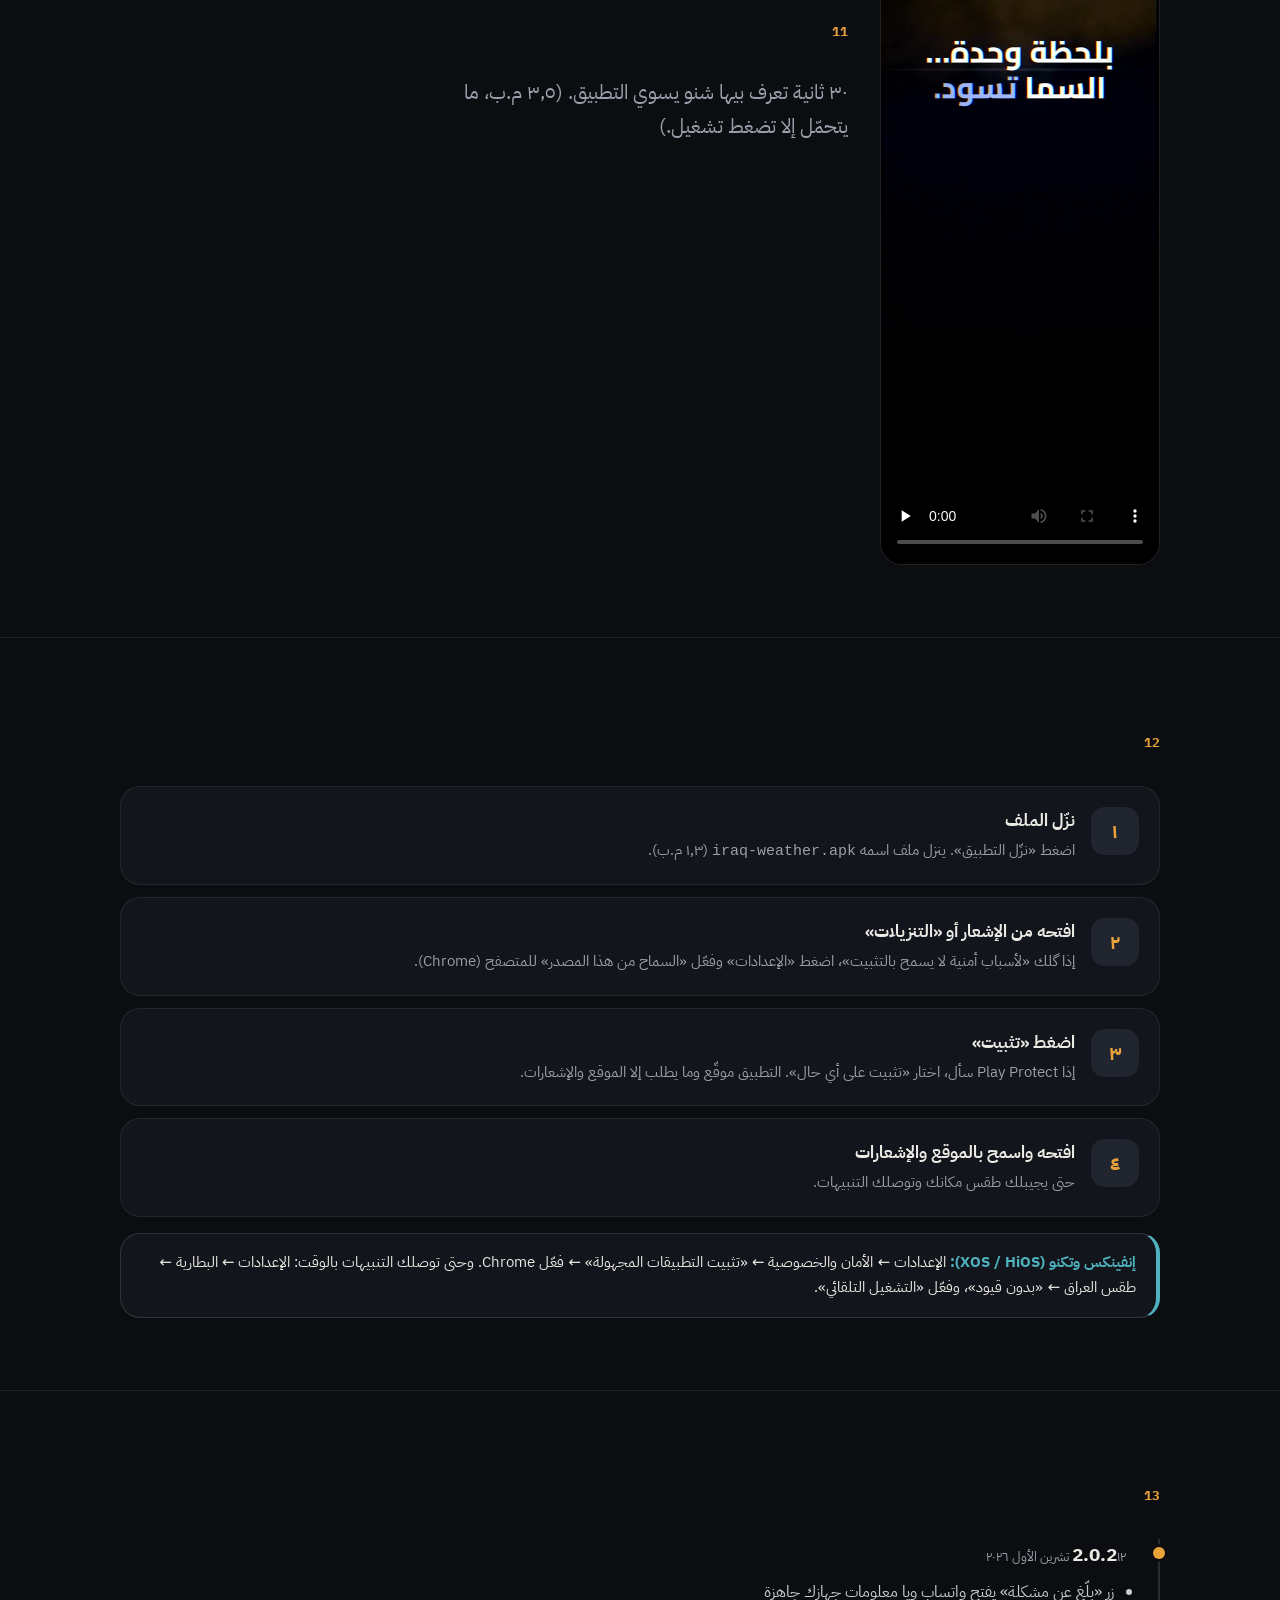
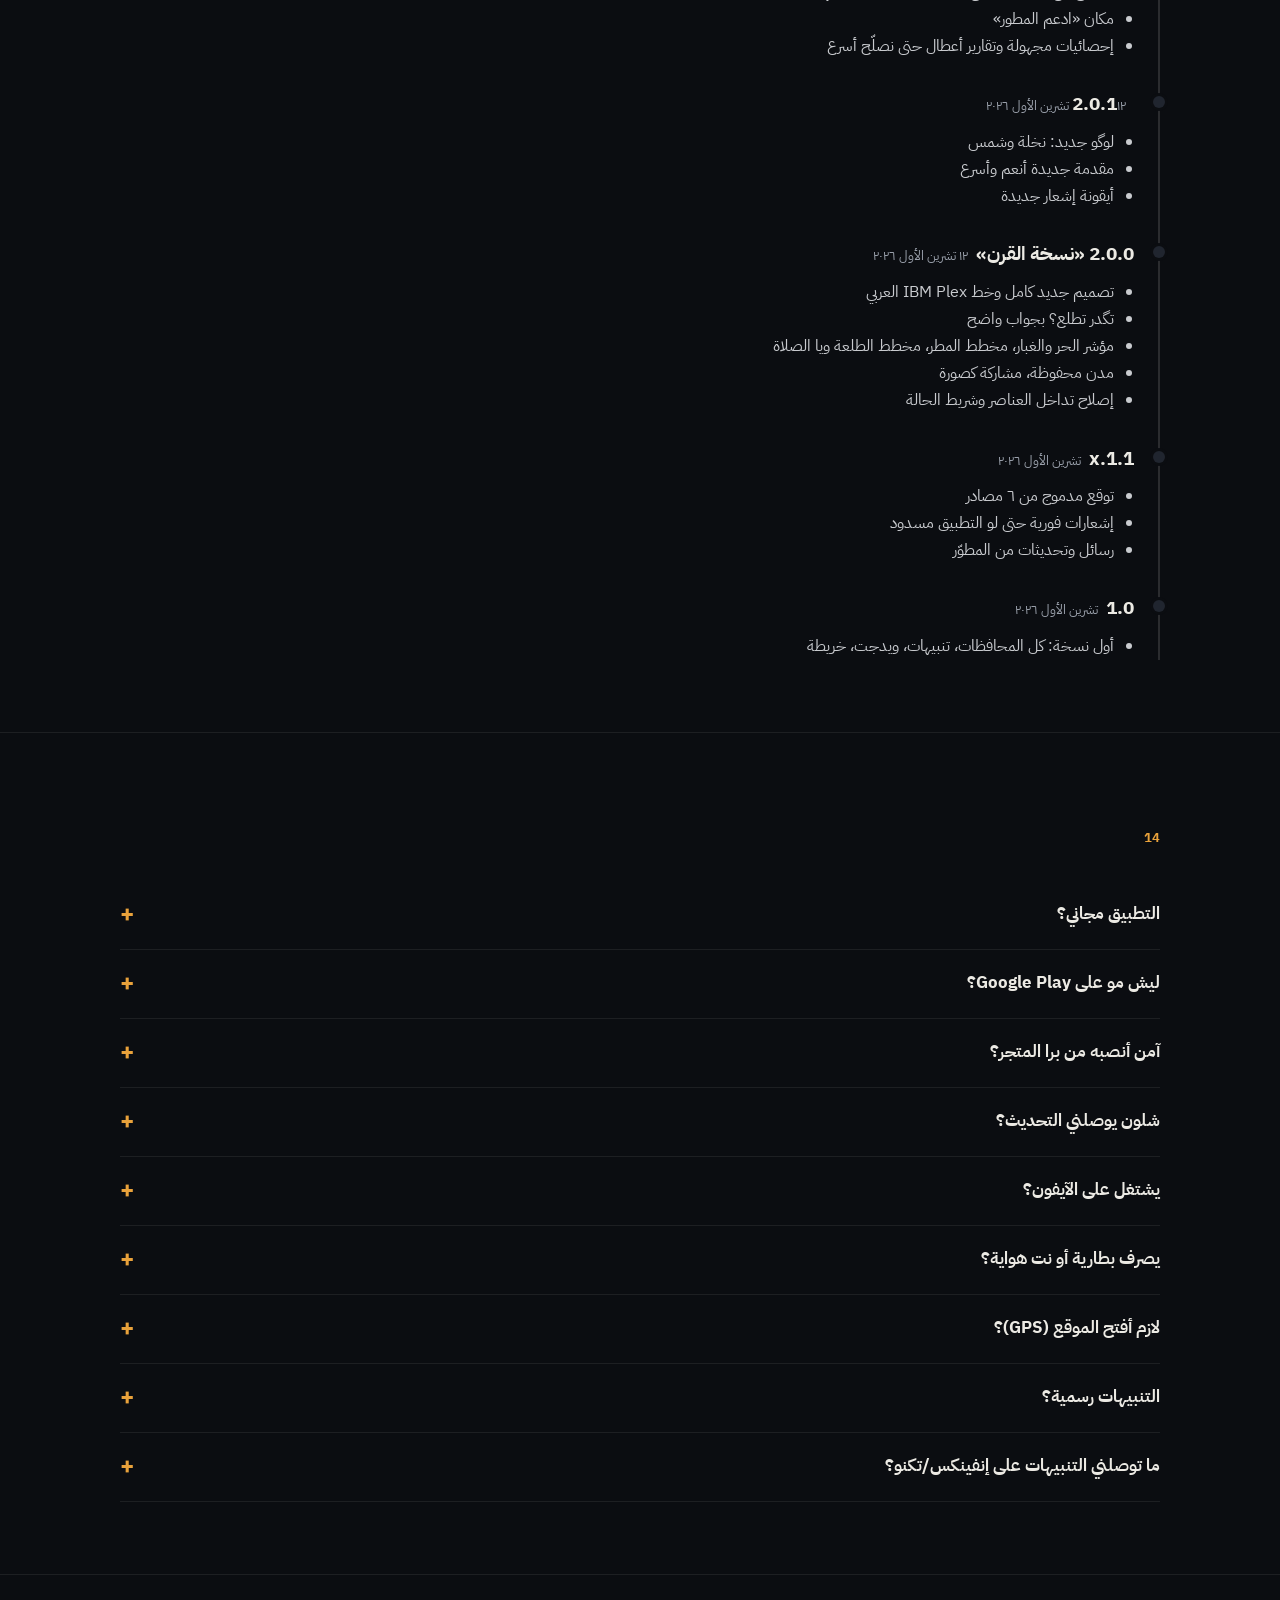
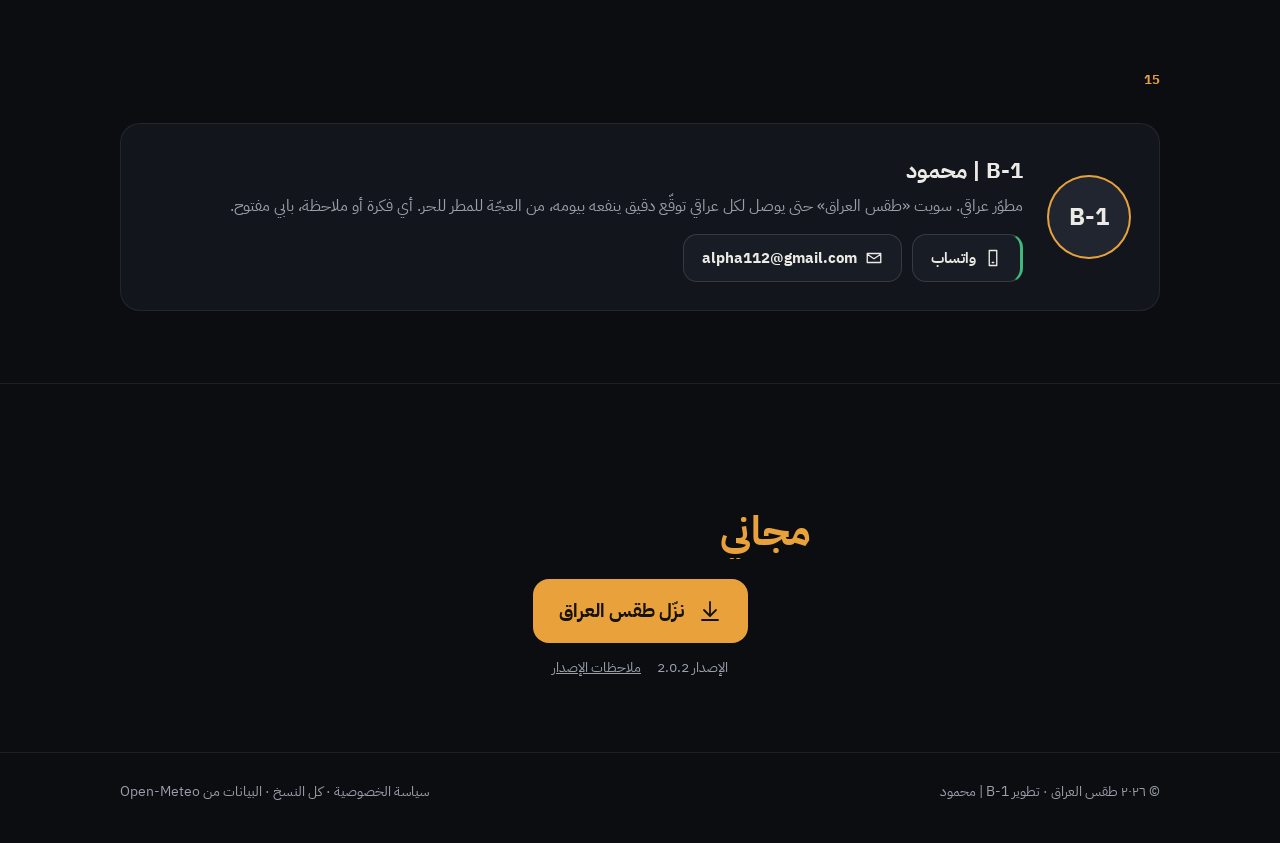
==== commit 45725542: "Site: link Windows Setup and Portable from release v2.0.2" ====
--- a/index.html
+++ b/index.html
@@ -23,7 +23,7 @@
 </div></section>
 <section id="more"><div class="w">
  <div class="sh"><span>10</span><h2 class="kt">وهاي بعد.</h2></div>
- <div class="grid4"><div class="tile rv "><svg viewBox="0 0 24 24" fill="none" stroke="currentColor" stroke-width="1.8" stroke-linecap="round" stroke-linejoin="round" aria-hidden="true"><path d="M12 3v4M12 17v4M3 12h4M17 12h4M5.6 5.6l2.8 2.8M15.6 15.6l2.8 2.8"/></svg><h3>يشتغل بدون إنترنت</h3><p>آخر توقع ينحفظ على جهازك، فتشوف الطقس حتى لو النت مگطوع.</p></div><div class="tile rv "><svg viewBox="0 0 24 24" fill="none" stroke="currentColor" stroke-width="1.8" stroke-linecap="round" stroke-linejoin="round" aria-hidden="true"><path d="M12 3l8 3v6c0 4.5-3.4 8-8 9-4.6-1-8-4.5-8-9V6z"/></svg><h3>حماية وخصوصية</h3><p>ماكو حساب ولا تتبّع إعلاني، بس إحصائيات مجهولة وتقارير أعطال. التطبيق موقّع، ومحمي من التلاعب، والاتصال كله مشفّر.</p></div><div class="tile rv dark"><svg viewBox="0 0 24 24" fill="none" stroke="currentColor" stroke-width="1.8" stroke-linecap="round" stroke-linejoin="round" aria-hidden="true"><path d="M8 7l-5 5 5 5M16 7l5 5-5 5M14 4l-4 16"/></svg><h3>المطوّر وياك مباشرة</h3><p>رسائل مهمة وتنبيهات وتحديثات توصلك من المطوّر بنفس اللحظة، وكلها موقّعة رقمياً حتى محد يگدر يزوّرها.</p></div><div class="tile rv "><svg viewBox="0 0 24 24" fill="none" stroke="currentColor" stroke-width="1.8" stroke-linecap="round" stroke-linejoin="round" aria-hidden="true"><path d="M3 5h18v12H3zM8 21h8M12 17v4"/></svg><h3>نسخة ويندوز</h3><p>نفس التطبيق على الكمبيوتر، بمثبّت أو نسخة محمولة. اطلبها من المطوّر.</p></div><div class="tile rv "><svg viewBox="0 0 24 24" fill="none" stroke="currentColor" stroke-width="1.8" stroke-linecap="round" stroke-linejoin="round" aria-hidden="true"><path d="M9 4 3 6v14l6-2 6 2 6-2V4l-6 2zM9 4v14M15 6v14"/></svg><h3>خريطة ورادار</h3><p>حرارة المحافظات على الخريطة ورادار المطر مباشرة.</p></div><div class="tile rv "><svg viewBox="0 0 24 24" fill="none" stroke="currentColor" stroke-width="1.8" stroke-linecap="round" stroke-linejoin="round" aria-hidden="true"><path d="M4 5h16v16H4zM8 3v4M16 3v4M4 10h16"/></svg><h3>١٤ يوم</h3><p>توقعات يومية مفصّلة: المحسوسة، الهبّات، الأشعة، الشروق والغروب.</p></div><div class="tile rv "><svg viewBox="0 0 24 24" fill="none" stroke="currentColor" stroke-width="1.8" stroke-linecap="round" stroke-linejoin="round" aria-hidden="true"><path d="M12 16a4 4 0 1 0 0-8 4 4 0 0 0 0 8zM12 2v2M12 20v2M2 12h2M20 12h2"/></svg><h3>داكن وفاتح</h3><p>مظهر داكن وفاتح وأرقام عربية أو إنگليزية، وكلشي على كيفك.</p></div><div class="tile rv "><svg viewBox="0 0 24 24" fill="none" stroke="currentColor" stroke-width="1.8" stroke-linecap="round" stroke-linejoin="round" aria-hidden="true"><path d="M5 12.5l4.5 4.5L19 7"/></svg><h3>خفيف</h3><p>أقل من ١ ميگا، ويشتغل سلس حتى على الأجهزة المتوسطة.</p></div></div>
+ <div class="grid4"><div class="tile rv "><svg viewBox="0 0 24 24" fill="none" stroke="currentColor" stroke-width="1.8" stroke-linecap="round" stroke-linejoin="round" aria-hidden="true"><path d="M12 3v4M12 17v4M3 12h4M17 12h4M5.6 5.6l2.8 2.8M15.6 15.6l2.8 2.8"/></svg><h3>يشتغل بدون إنترنت</h3><p>آخر توقع ينحفظ على جهازك، فتشوف الطقس حتى لو النت مگطوع.</p></div><div class="tile rv "><svg viewBox="0 0 24 24" fill="none" stroke="currentColor" stroke-width="1.8" stroke-linecap="round" stroke-linejoin="round" aria-hidden="true"><path d="M12 3l8 3v6c0 4.5-3.4 8-8 9-4.6-1-8-4.5-8-9V6z"/></svg><h3>حماية وخصوصية</h3><p>ماكو حساب ولا تتبّع إعلاني، بس إحصائيات مجهولة وتقارير أعطال. التطبيق موقّع، ومحمي من التلاعب، والاتصال كله مشفّر.</p></div><div class="tile rv dark"><svg viewBox="0 0 24 24" fill="none" stroke="currentColor" stroke-width="1.8" stroke-linecap="round" stroke-linejoin="round" aria-hidden="true"><path d="M8 7l-5 5 5 5M16 7l5 5-5 5M14 4l-4 16"/></svg><h3>المطوّر وياك مباشرة</h3><p>رسائل مهمة وتنبيهات وتحديثات توصلك من المطوّر بنفس اللحظة، وكلها موقّعة رقمياً حتى محد يگدر يزوّرها.</p></div><div class="tile rv "><svg viewBox="0 0 24 24" fill="none" stroke="currentColor" stroke-width="1.8" stroke-linecap="round" stroke-linejoin="round" aria-hidden="true"><path d="M3 5h18v12H3zM8 21h8M12 17v4"/></svg><h3>نسخة ويندوز</h3><p>نفس التطبيق على الكمبيوتر، بمثبّت أو نسخة محمولة. <a href="https://github.com/democrat5116-glitch/iraq-weather/releases/download/v2.0.2/IraqWeather-Setup-1.0.0.exe">تحميل المثبت</a> · <a href="https://github.com/democrat5116-glitch/iraq-weather/releases/download/v2.0.2/IraqWeather-Portable-1.0.0.exe">نسخة محمولة</a>.</p></div><div class="tile rv "><svg viewBox="0 0 24 24" fill="none" stroke="currentColor" stroke-width="1.8" stroke-linecap="round" stroke-linejoin="round" aria-hidden="true"><path d="M9 4 3 6v14l6-2 6 2 6-2V4l-6 2zM9 4v14M15 6v14"/></svg><h3>خريطة ورادار</h3><p>حرارة المحافظات على الخريطة ورادار المطر مباشرة.</p></div><div class="tile rv "><svg viewBox="0 0 24 24" fill="none" stroke="currentColor" stroke-width="1.8" stroke-linecap="round" stroke-linejoin="round" aria-hidden="true"><path d="M4 5h16v16H4zM8 3v4M16 3v4M4 10h16"/></svg><h3>١٤ يوم</h3><p>توقعات يومية مفصّلة: المحسوسة، الهبّات، الأشعة، الشروق والغروب.</p></div><div class="tile rv "><svg viewBox="0 0 24 24" fill="none" stroke="currentColor" stroke-width="1.8" stroke-linecap="round" stroke-linejoin="round" aria-hidden="true"><path d="M12 16a4 4 0 1 0 0-8 4 4 0 0 0 0 8zM12 2v2M12 20v2M2 12h2M20 12h2"/></svg><h3>داكن وفاتح</h3><p>مظهر داكن وفاتح وأرقام عربية أو إنگليزية، وكلشي على كيفك.</p></div><div class="tile rv "><svg viewBox="0 0 24 24" fill="none" stroke="currentColor" stroke-width="1.8" stroke-linecap="round" stroke-linejoin="round" aria-hidden="true"><path d="M5 12.5l4.5 4.5L19 7"/></svg><h3>خفيف</h3><p>أقل من ١ ميگا، ويشتغل سلس حتى على الأجهزة المتوسطة.</p></div></div>
 </div></section>
 <section><div class="w vid">
  <video controls preload="none" playsinline poster="a/promo-poster.jpg" width="540" height="960"><source src="a/promo.mp4" type="video/mp4"></video>
